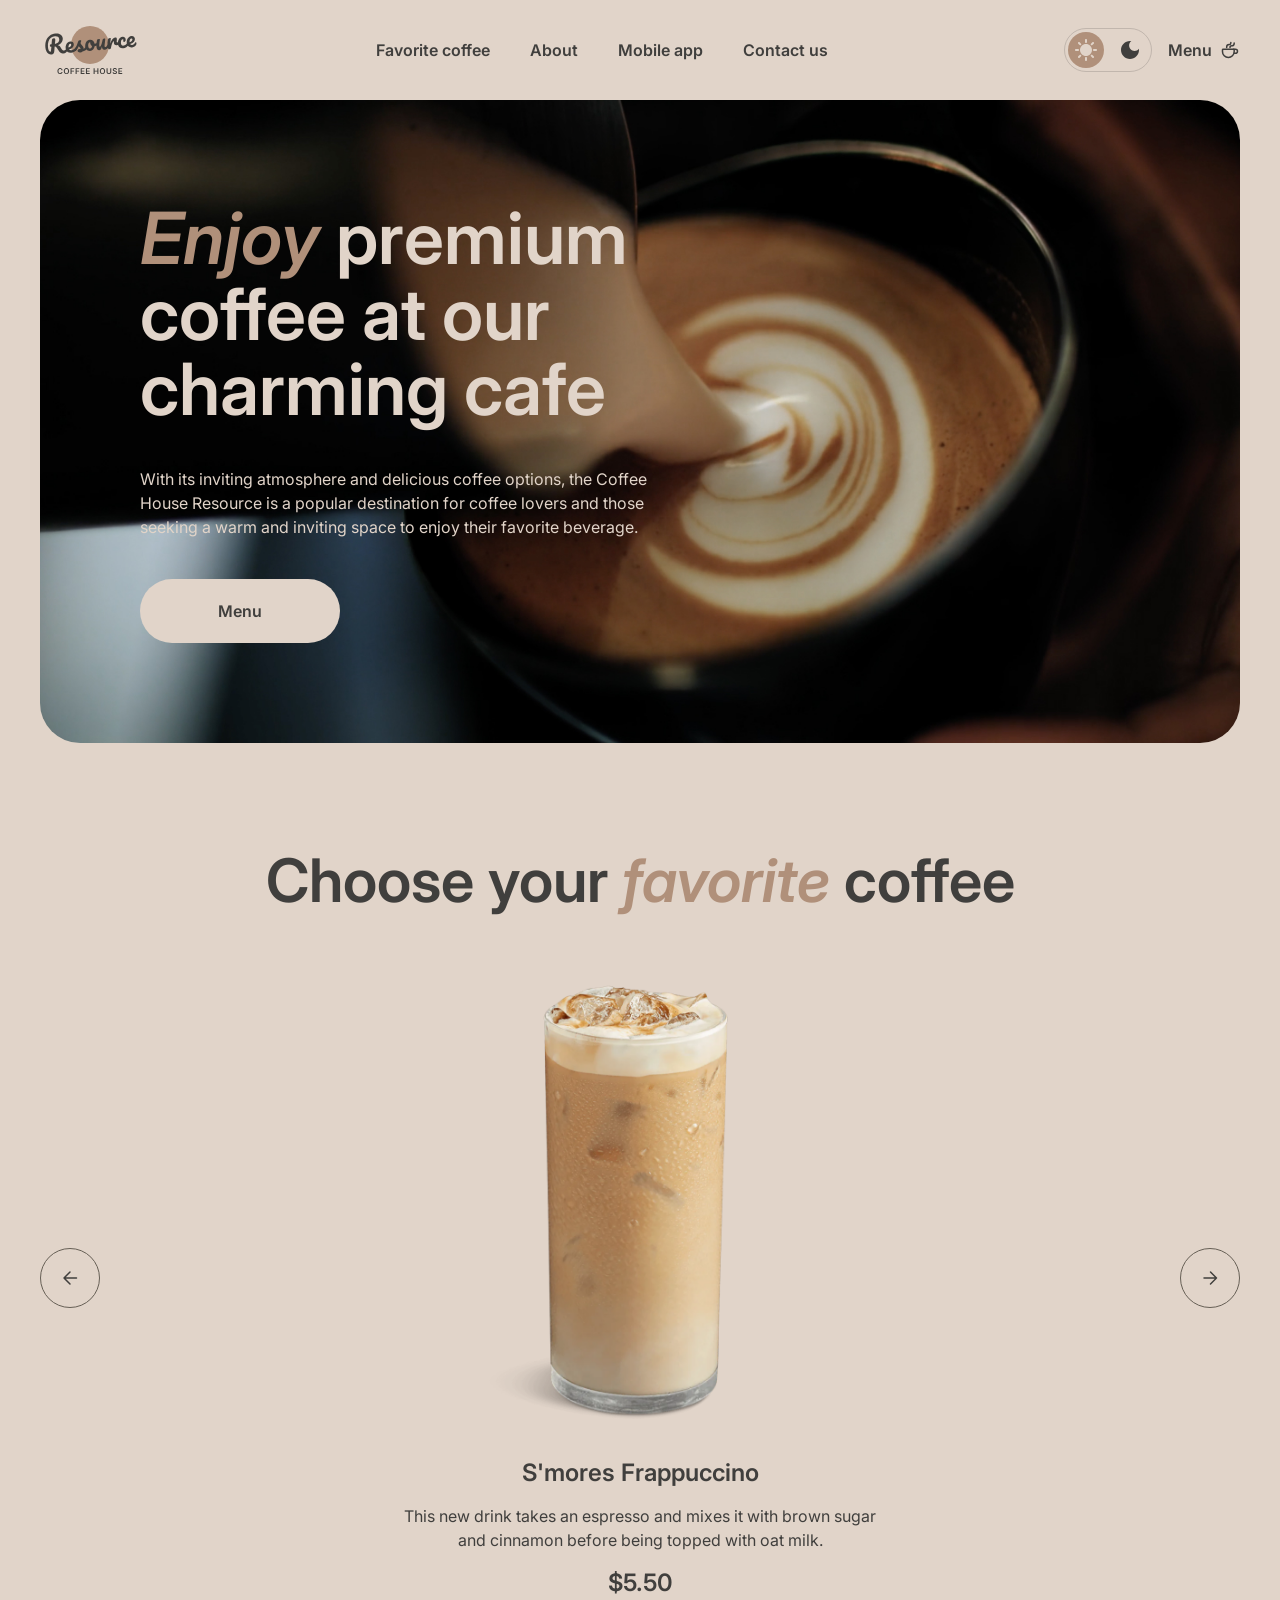
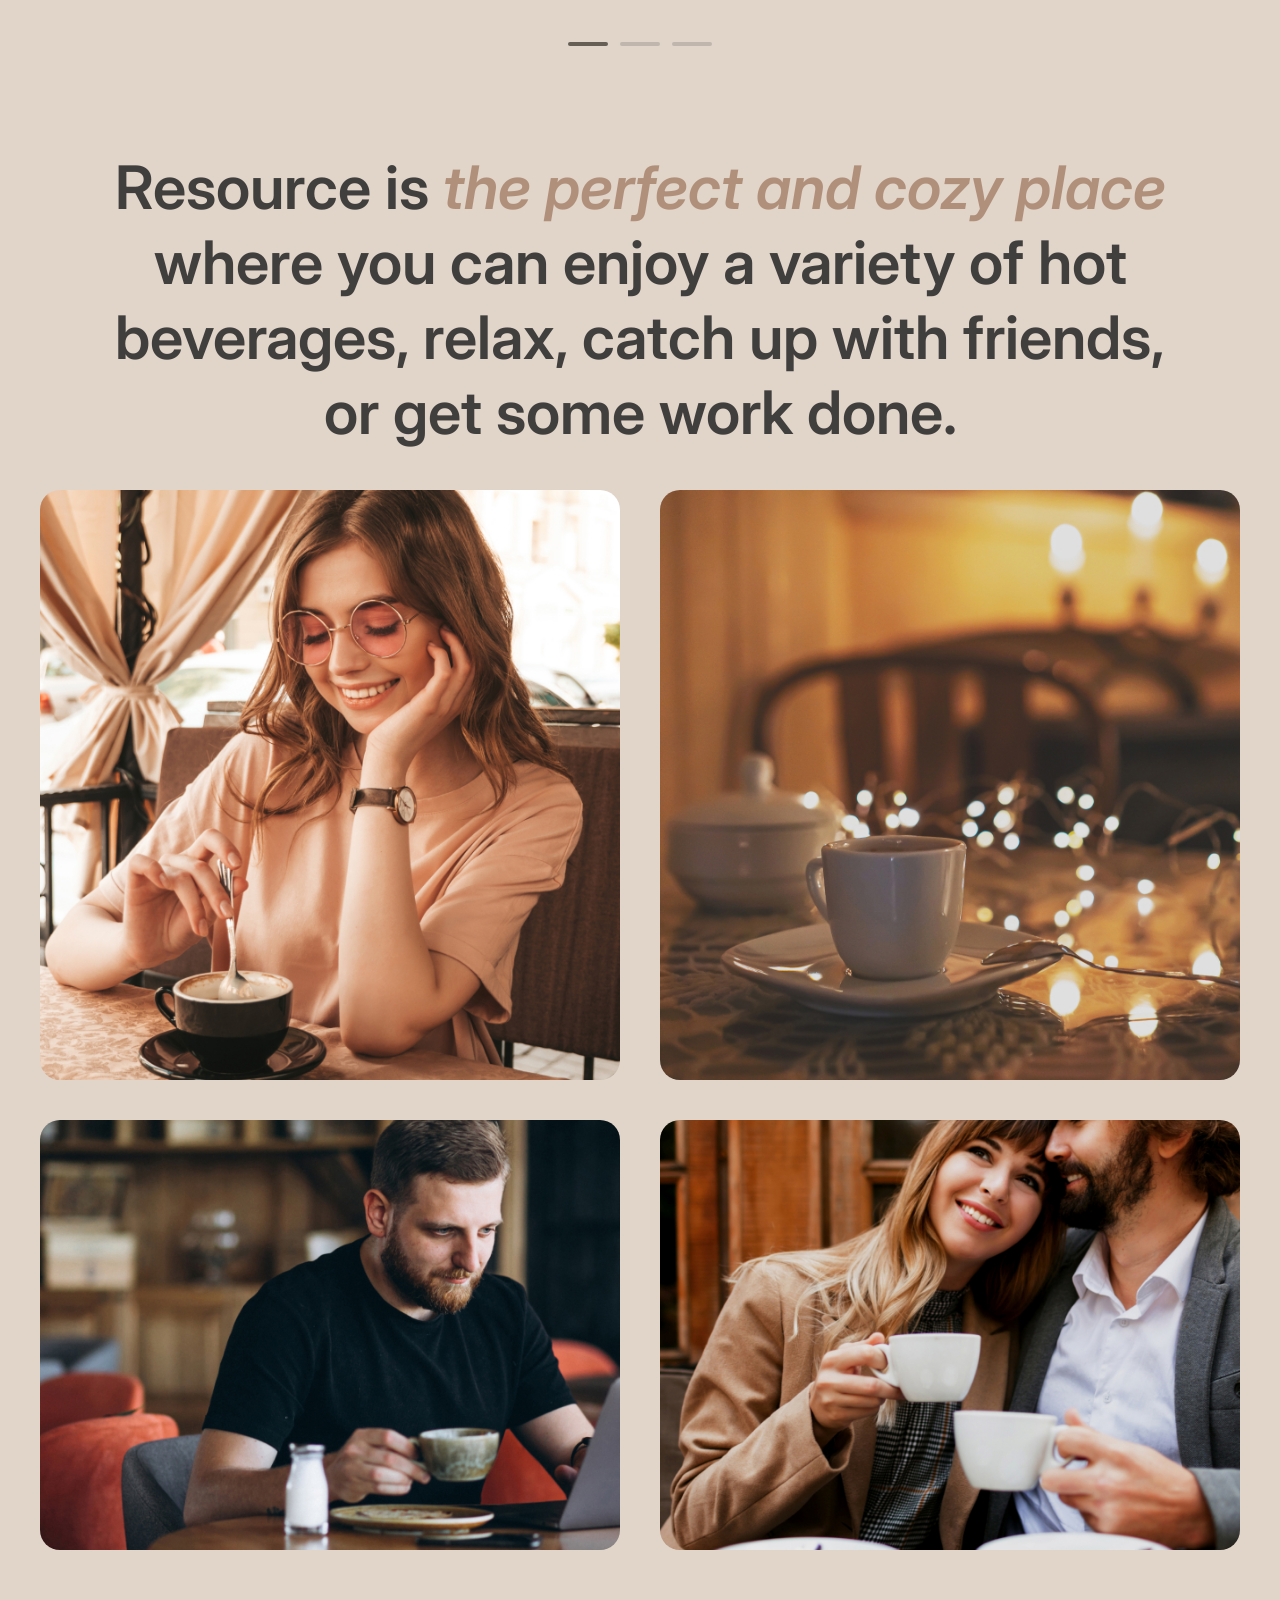
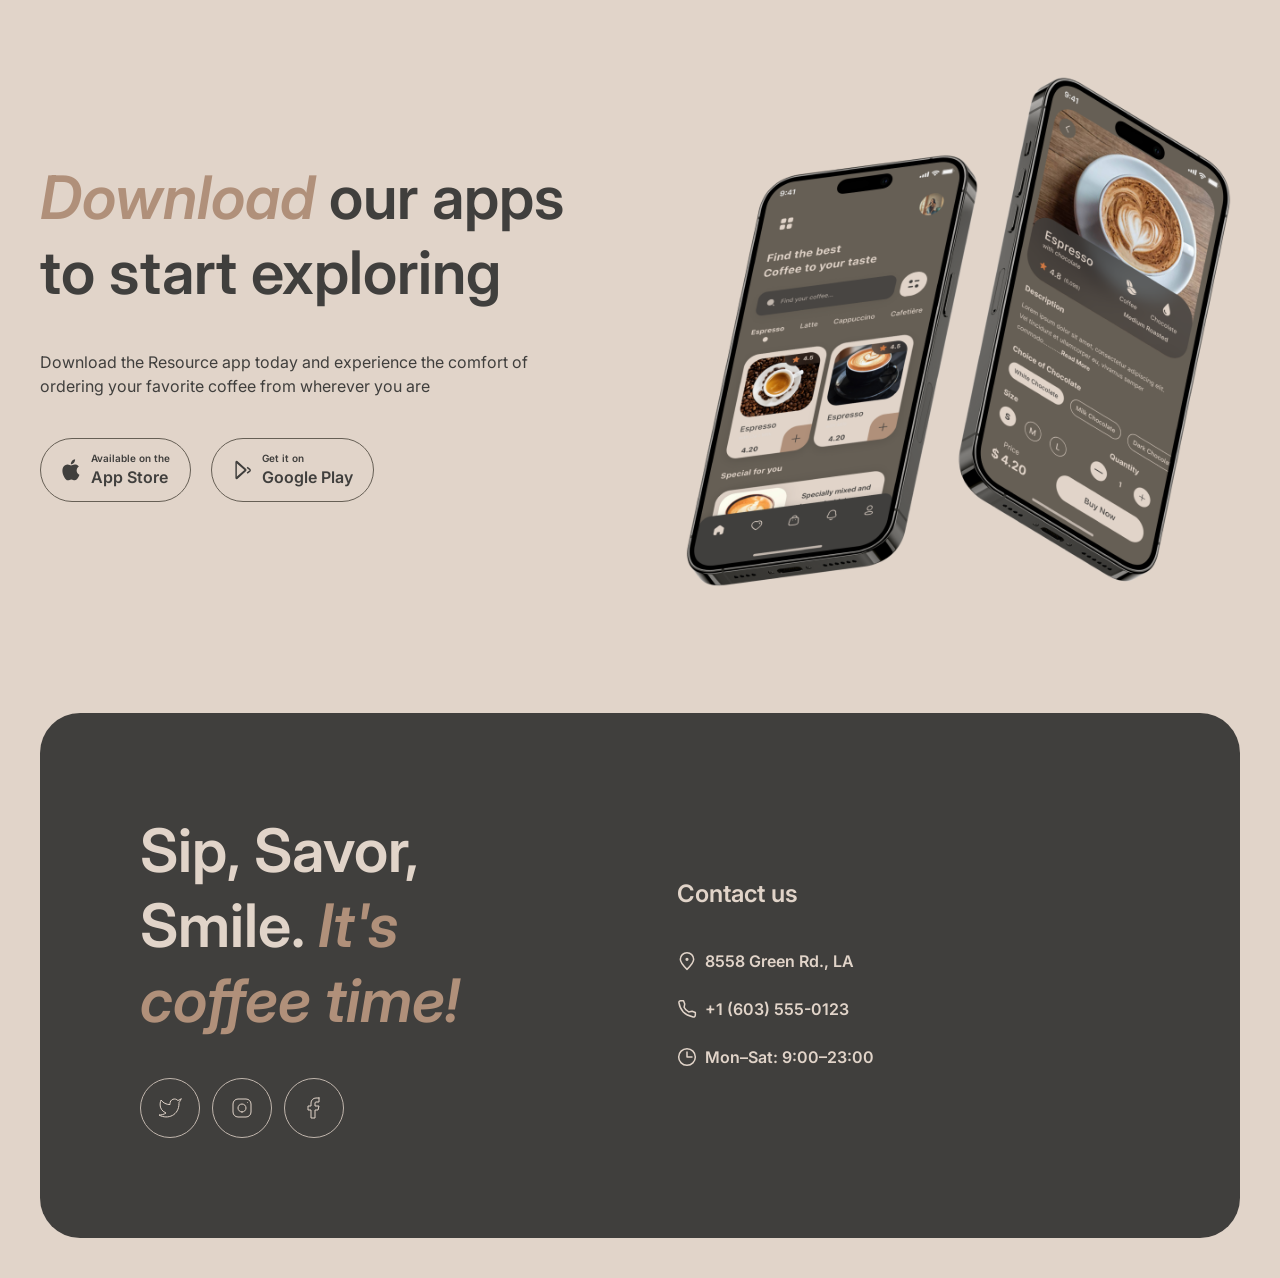
==== index.html @ b9a14c4c "fix: align header, hero, theme switch and palette with mockup styleguide" ====
<!DOCTYPE html>
<html lang="en" data-theme="light">
<head>
  <meta charset="UTF-8">
  <meta name="viewport" content="width=device-width, initial-scale=1.0">
  <meta name="description" content="Coffee House — a cozy cafe serving premium coffee, tea and desserts.">
  <title>Coffee House</title>
  <link rel="icon" type="image/svg+xml" href="favicon.svg">
  <script>
    (function () {
      var theme = 'light';
      try {
        var saved = localStorage.getItem('coffee-house-theme');
        if (saved === 'dark' || saved === 'light') {
          theme = saved;
        } else if (window.matchMedia && window.matchMedia('(prefers-color-scheme: dark)').matches) {
          theme = 'dark';
        }
      } catch (e) { /* keep default */ }
      document.documentElement.dataset.theme = theme;
    })();
  </script>
  <link rel="preconnect" href="https://fonts.googleapis.com">
  <link rel="preconnect" href="https://fonts.gstatic.com" crossorigin>
  <link href="https://fonts.googleapis.com/css2?family=Inter:ital,wght@0,400;0,600;0,700;1,600&display=swap" rel="stylesheet">
  <link rel="stylesheet" href="css/style.css">
</head>
<body>
  <header class="header">
    <div class="container header__inner">
      <a class="logo" href="index.html" aria-label="Coffee House — home page">
        <svg class="logo__img" aria-hidden="true" viewBox="0 0 100 60" fill="none" xmlns="http://www.w3.org/2000/svg"> <path d="M69 25C69 35.4934 60.4934 44 50 44C39.5066 44 31 35.4934 31 25C31 14.5066 39.5066 6 50 6C60.4934 6 69 14.5066 69 25Z" fill="#B0907A"/> <path d="M95.6784 22.2913C95.8856 22.2732 96.0534 22.3548 96.1817 22.5364C96.326 22.7165 96.4127 22.9739 96.442 23.3086C96.4922 23.8824 96.4 24.3884 96.1652 24.8265C95.7789 25.5509 95.2359 26.1365 94.5362 26.5832C93.8524 27.0285 93.0084 27.295 92.0042 27.3829C90.4741 27.5168 89.2469 27.1664 88.3226 26.3318C87.3969 25.4812 86.8658 24.2749 86.7291 22.7129C86.6329 21.6131 86.7748 20.5727 87.1547 19.5919C87.5333 18.5951 88.1046 17.7822 88.8687 17.1532C89.6487 16.5229 90.5568 16.1623 91.5928 16.0717C92.5173 15.9908 93.2829 16.2049 93.8895 16.714C94.4948 17.2071 94.8386 17.9239 94.9209 18.8643C95.0171 19.9641 94.7016 20.9473 93.9743 21.814C93.2617 22.6633 91.9772 23.4021 90.1208 24.0303C90.5675 24.73 91.2451 25.0401 92.1537 24.9606C92.8072 24.9035 93.3279 24.7053 93.7158 24.3662C94.1197 24.0257 94.5692 23.4725 95.0643 22.7064C95.2346 22.4506 95.4393 22.3122 95.6784 22.2913ZM91.3914 18.4503C90.8016 18.5019 90.3295 18.8885 89.9751 19.6102C89.6365 20.3304 89.5098 21.1767 89.5949 22.149L89.5991 22.1968C90.5199 21.8914 91.2318 21.4918 91.7347 20.9981C92.2376 20.5044 92.4632 19.9626 92.4117 19.3729C92.3852 19.0701 92.2766 18.8386 92.0859 18.6786C91.9098 18.5013 91.6783 18.4252 91.3914 18.4503Z" fill="currentColor"/> <path d="M83.2976 28.1446C81.7356 28.2813 80.4779 27.9497 79.5245 27.1497C78.5857 26.3324 78.0529 25.1985 77.926 23.7481C77.813 22.457 77.969 21.303 78.394 20.2861C78.819 19.2692 79.4149 18.4622 80.1818 17.8651C80.9487 17.268 81.7784 16.9304 82.671 16.8523C83.5477 16.7756 84.2481 16.9793 84.7723 17.4635C85.311 17.9303 85.6159 18.5702 85.6871 19.383C85.7456 20.0525 85.6437 20.6316 85.3813 21.1203C85.1348 21.6076 84.7725 21.8722 84.2944 21.9141C83.9915 21.9406 83.7382 21.8904 83.5344 21.7637C83.3465 21.6356 83.2414 21.444 83.2191 21.189C83.2093 21.0774 83.2141 20.9485 83.2334 20.8023C83.2527 20.6561 83.2676 20.5504 83.278 20.4852C83.3367 20.2392 83.357 20.0125 83.3389 19.8053C83.3208 19.5981 83.2511 19.4436 83.1297 19.3418C83.0243 19.2386 82.876 19.1953 82.6847 19.2121C82.3181 19.2441 81.9901 19.4415 81.7006 19.8041C81.4097 20.1508 81.193 20.6114 81.0506 21.186C80.9081 21.7606 80.8661 22.3826 80.9247 23.0521C81.0865 24.901 81.9723 25.7551 83.5821 25.6142C84.2356 25.557 84.9181 25.2805 85.6296 24.7846C86.3556 24.2714 87.0469 23.5444 87.7034 22.6036C87.8752 22.3637 88.0806 22.2333 88.3197 22.2124C88.5269 22.1942 88.6946 22.2759 88.8229 22.4574C88.9672 22.6375 89.054 22.895 89.0832 23.2297C89.1362 23.8354 89.028 24.3427 88.7587 24.7518C88.0904 25.7418 87.2526 26.5378 86.2452 27.1399C85.2524 27.7247 84.2699 28.0596 83.2976 28.1446Z" fill="currentColor"/> <path d="M69.548 29.3476C68.9423 29.4006 68.4841 29.1195 68.1733 28.5042C67.8784 27.8876 67.6696 26.8779 67.5469 25.4753C67.3656 23.4032 67.4882 21.4089 67.9148 19.4924C68.0179 19.0177 68.2197 18.6627 68.5203 18.4276C68.8355 18.1752 69.288 18.0232 69.8778 17.9716C70.1965 17.9437 70.4232 17.964 70.5577 18.0326C70.6921 18.1011 70.7692 18.2469 70.7887 18.4701C70.811 18.7251 70.7416 19.3094 70.5806 20.2229C70.477 20.8744 70.3983 21.4434 70.3445 21.93C70.2907 22.4165 70.2626 23.0132 70.2602 23.7201C70.6663 22.3033 71.1584 21.136 71.7366 20.2181C72.3148 19.3002 72.8987 18.6308 73.4883 18.2098C74.0938 17.7874 74.6595 17.5532 75.1855 17.5072C76.2215 17.4166 76.7849 17.8893 76.8755 18.9253C76.8936 19.1325 76.8658 19.6409 76.7921 20.4504C76.7204 21.0991 76.6915 21.5032 76.7054 21.6626C76.7542 22.2204 76.9779 22.4819 77.3764 22.4471C77.8227 22.408 78.3658 22.0072 79.0057 21.2445C79.1948 21.0191 79.4009 20.8967 79.6241 20.8772C79.8313 20.8591 79.9991 20.9408 80.1274 21.1223C80.2702 21.2864 80.3549 21.5199 80.3814 21.8228C80.433 22.4125 80.314 22.8887 80.0245 23.2513C79.6187 23.7526 79.1275 24.1971 78.5511 24.5848C77.9893 24.9552 77.3736 25.1697 76.7042 25.2282C75.8594 25.3021 75.1951 25.1434 74.7111 24.7521C74.2431 24.3594 73.977 23.7965 73.9129 23.0633C73.892 22.8242 73.895 22.583 73.9219 22.3397C73.9258 22.0182 73.923 21.8016 73.9132 21.69C73.8909 21.435 73.7921 21.3151 73.6167 21.3305C73.3777 21.3514 73.0826 21.6503 72.7315 22.2271C72.395 22.7865 72.0738 23.5213 71.768 24.4314C71.4621 25.3415 71.2322 26.2932 71.0782 27.2864C70.9684 28.0509 70.8058 28.5791 70.5904 28.8709C70.3896 29.1455 70.0421 29.3044 69.548 29.3476Z" fill="currentColor"/> <path d="M59.2452 30.2488C58.5279 30.3116 57.9096 30.0364 57.3902 29.4233C56.8853 28.7929 56.5897 27.9836 56.5032 26.9954C56.3986 25.8 56.3828 24.7012 56.4557 23.699C56.5273 22.6809 56.6975 21.5979 56.9665 20.4501C57.0841 19.958 57.2772 19.5958 57.546 19.3635C57.8148 19.1312 58.26 18.9878 58.8816 18.9334C59.2323 18.9028 59.4762 18.9376 59.6135 19.038C59.7667 19.1371 59.8531 19.2981 59.8726 19.5213C59.8838 19.6488 59.8337 20.0868 59.7226 20.8354C59.6148 21.4391 59.534 21.9842 59.4802 22.4707C59.3078 24.1722 59.246 25.3019 59.2948 25.8598C59.3241 26.1945 59.3849 26.4301 59.4771 26.5666C59.568 26.6871 59.7011 26.7397 59.8764 26.7244C60.1155 26.7035 60.3895 26.4386 60.6983 25.9297C61.023 25.4195 61.3421 24.6608 61.6555 23.6536C61.9849 22.6451 62.2788 21.4148 62.5372 19.9627C62.6229 19.4734 62.7842 19.114 63.0211 18.8845C63.2739 18.6535 63.6633 18.5151 64.1893 18.4691C64.5559 18.437 64.8151 18.4625 64.967 18.5456C65.1174 18.6127 65.203 18.7658 65.224 19.0049C65.2588 19.4034 65.1551 20.5127 64.9128 22.3327C64.645 24.412 64.532 25.6907 64.5739 26.1688C64.6004 26.4717 64.685 26.7052 64.8279 26.8694C64.9693 27.0176 65.1437 27.0827 65.3509 27.0645C65.6697 27.0366 66.0275 26.8126 66.4244 26.3924C66.8358 25.9549 67.3698 25.2657 68.0263 24.3249C68.198 24.0851 68.4035 23.9547 68.6425 23.9337C68.8498 23.9156 69.0175 23.9973 69.1458 24.1788C69.2901 24.3589 69.3768 24.6163 69.4061 24.9511C69.4619 25.5886 69.3537 26.096 69.0815 26.4731C68.4701 27.3779 67.7896 28.1361 67.04 28.7477C66.3064 29.358 65.4375 29.707 64.4334 29.7949C63.6683 29.8618 63.0766 29.6165 62.6585 29.0588C62.2562 28.4997 62.0084 27.6862 61.9149 26.6183C61.7388 27.7259 61.4055 28.5982 60.9152 29.2354C60.4235 29.8566 59.8668 30.1944 59.2452 30.2488Z" fill="currentColor"/> <path d="M57.5606 22.8796C57.7678 22.8614 57.9362 22.9511 58.0659 23.1485C58.1956 23.346 58.2744 23.6041 58.3023 23.9229C58.3692 24.688 58.1779 25.1625 57.7282 25.3463C56.8011 25.7647 55.7659 26.048 54.6225 26.1963C54.4367 27.5616 53.9332 28.6898 53.1117 29.5808C52.2888 30.4559 51.3115 30.9429 50.1799 31.0419C49.2235 31.1256 48.3824 30.9663 47.6566 30.564C46.9467 30.1603 46.383 29.5913 45.9654 28.8569C45.5478 28.1225 45.3 27.309 45.2219 26.4164C45.1159 25.205 45.2529 24.1089 45.6328 23.1281C46.0114 22.1313 46.5841 21.3343 47.351 20.7372C48.1165 20.1242 48.9933 19.7744 49.9816 19.688C51.1929 19.582 52.2022 19.9193 53.0093 20.6999C53.8309 21.4632 54.3592 22.453 54.5941 23.6691C55.339 23.5558 56.2177 23.3183 57.23 22.9567C57.3547 22.9136 57.4649 22.8879 57.5606 22.8796ZM50.1494 28.4908C50.6595 28.4462 51.0797 28.2007 51.41 27.7542C51.7563 27.3063 51.959 26.6863 52.0182 25.8941C51.4948 25.6026 51.0739 25.1977 50.7555 24.6795C50.4531 24.1599 50.2754 23.5972 50.2224 22.9916C50.2001 22.7365 50.2017 22.4794 50.2272 22.2202L50.1076 22.2307C49.4701 22.2864 48.9633 22.644 48.5873 23.3032C48.2259 23.9452 48.094 24.824 48.1916 25.9398C48.2683 26.8164 48.4942 27.4712 48.8694 27.9042C49.2605 28.3357 49.6872 28.5313 50.1494 28.4908Z" fill="currentColor"/> <path d="M40.3093 32.4354C39.4805 32.508 38.8262 32.3725 38.3464 32.029C37.8826 31.6841 37.6298 31.2726 37.5879 30.7944C37.5517 30.38 37.6717 30.0081 37.9481 29.6787C38.2244 29.3494 38.6575 29.1589 39.2472 29.1073C39.4544 29.0892 39.6956 29.0922 39.9708 29.1163C40.2604 29.1231 40.4777 29.1282 40.6226 29.1316C40.5704 28.7185 40.4406 28.3364 40.2332 27.9851C40.0417 27.6325 39.8038 27.3 39.5195 26.9876C39.2338 26.6592 38.9682 26.3773 38.7228 26.1418C38.3109 27.1254 37.8851 27.9497 37.4454 28.6145C37.0216 29.278 36.5472 29.9137 36.0222 30.5218C35.7604 30.8338 35.4701 31.0038 35.1513 31.0316C34.8963 31.054 34.6814 30.9844 34.5067 30.823C34.3306 30.6457 34.2307 30.4216 34.207 30.1506C34.1791 29.8318 34.2648 29.5272 34.4643 29.2367L34.7416 28.827C35.5235 27.6664 36.1068 26.7159 36.4918 25.9756C36.7223 25.4896 36.9874 24.8481 37.2871 24.0509C37.5853 23.2379 37.8735 22.4016 38.1517 21.542C38.3932 20.8142 38.9921 20.4085 39.9484 20.3248C40.3947 20.2858 40.709 20.2984 40.8913 20.3628C41.0736 20.4271 41.1725 20.547 41.1878 20.7223C41.1962 20.8179 41.1775 20.9722 41.1319 21.1849C41.0863 21.3977 41.0167 21.6126 40.9233 21.8296C40.6866 22.4285 40.5857 22.9272 40.6205 23.3257C40.6415 23.5647 40.7442 23.8208 40.9286 24.0937C41.1291 24.3653 41.4235 24.7009 41.8118 25.1006C42.3804 25.7254 42.8131 26.2657 43.11 26.7216C43.4214 27.1601 43.6015 27.6583 43.6503 28.2162C43.6642 28.3756 43.6678 28.6001 43.6611 28.8898C44.4156 28.5187 45.2617 27.6335 46.1993 26.2345C46.371 25.9946 46.5765 25.8642 46.8155 25.8433C47.0227 25.8252 47.1905 25.9069 47.3188 26.0884C47.4631 26.2685 47.5498 26.5259 47.5791 26.8606C47.6321 27.4663 47.5239 27.9737 47.2545 28.3827C46.544 29.4407 45.8382 30.185 45.1371 30.6158C44.4505 31.0292 43.5747 31.2985 42.5095 31.4238C41.9194 32.0215 41.186 32.3587 40.3093 32.4354Z" fill="currentColor"/> <path d="M36.6171 26.7357C36.8243 26.7175 36.9921 26.7992 37.1204 26.9807C37.2646 27.1608 37.3514 27.4183 37.3807 27.753C37.4365 28.3905 37.3283 28.8979 37.0561 29.2751C36.5291 30.0439 35.7502 30.7786 34.7193 31.4791C33.7044 32.1782 32.5833 32.5815 31.3559 32.6888C29.6823 32.8353 28.3436 32.4947 27.3396 31.667C26.3356 30.8394 25.7646 29.6365 25.6266 28.0586C25.5304 26.9588 25.6722 25.9185 26.0522 24.9376C26.4308 23.9408 27.0021 23.1279 27.7662 22.4989C28.5462 21.8686 29.4542 21.508 30.4903 21.4174C31.4147 21.3365 32.1803 21.5506 32.787 22.0597C33.3923 22.5528 33.7361 23.2696 33.8183 24.21C33.9145 25.3098 33.599 26.293 32.8718 27.1597C32.1591 28.009 30.8826 28.7471 29.0422 29.3739C29.5048 30.0722 30.294 30.3726 31.4098 30.275C32.127 30.2122 32.9183 29.894 33.7836 29.3204C34.6634 28.7295 35.4025 27.9983 36.0009 27.1269C36.1726 26.887 36.378 26.7566 36.6171 26.7357ZM30.2888 23.796C29.6991 23.8476 29.227 24.2342 28.8725 24.9559C28.534 25.6761 28.4073 26.5224 28.4923 27.4947L28.4965 27.5425C29.4174 27.2371 30.1293 26.8375 30.6322 26.3438C31.1351 25.8501 31.3607 25.3083 31.3091 24.7186C31.2826 24.4158 31.174 24.1843 30.9834 24.0243C30.8072 23.847 30.5757 23.7709 30.2888 23.796Z" fill="currentColor"/> <path d="M27.6906 27.5167C27.8978 27.4986 28.0656 27.5803 28.1939 27.7618C28.3382 27.9419 28.4249 28.1993 28.4542 28.5341C28.5086 29.1557 28.4004 29.6631 28.1296 30.0561C27.4454 31.0476 26.7351 31.8324 25.9987 32.4108C25.261 32.9733 24.3581 33.3012 23.2902 33.3946C22.2541 33.4853 21.3451 33.2837 20.5631 32.79C19.797 32.2949 19.028 31.3985 18.256 30.1009C17.6351 29.063 17.151 28.3023 16.8035 27.8188C16.4547 27.3193 16.119 26.9712 15.7967 26.7745C15.4903 26.5765 15.1198 26.4724 14.6852 26.4622C14.6508 26.8025 14.5595 27.8705 14.4114 29.6663C14.3537 30.4744 14.3165 30.9675 14.3 31.1456C14.2256 32.1319 13.9724 32.9089 13.5402 33.4767C13.1067 34.0286 12.4038 34.3471 11.4315 34.4321C10.3636 34.5256 9.38799 34.2977 8.50477 33.7486C7.63609 33.1822 6.9298 32.3606 6.38589 31.2839C5.84059 30.1913 5.50518 28.9277 5.37968 27.4932C5.1454 24.8154 5.40544 22.4638 6.15978 20.4383C6.93006 18.4115 8.10738 16.8148 9.69174 15.6483C11.2906 14.4644 13.1899 13.7763 15.3895 13.5838C16.9196 13.45 18.223 13.5688 19.2994 13.9404C20.3759 14.312 21.1968 14.8826 21.762 15.6523C22.3432 16.4206 22.6784 17.3148 22.7676 18.3349C22.8457 19.2275 22.7073 20.1229 22.3522 21.0213C22.0117 21.9023 21.4476 22.7066 20.66 23.434C19.8724 24.1614 18.8869 24.7375 17.7034 25.1622C18.4866 25.3025 19.1057 25.5856 19.5605 26.0116C20.0154 26.4376 20.4891 27.0787 20.9816 27.9351C21.5115 28.8524 22.0112 29.5153 22.4806 29.924C22.966 30.3312 23.4955 30.5098 24.0693 30.4596C24.5794 30.4149 25.0509 30.205 25.4838 29.8299C25.9154 29.4388 26.4456 28.7981 27.0744 27.9079C27.2461 27.6681 27.4515 27.5377 27.6906 27.5167ZM11.3837 26.727C10.8418 26.7744 10.4561 26.6797 10.2266 26.4428C10.013 26.2045 9.89225 25.9259 9.86436 25.6071C9.8309 25.2246 9.92394 24.9113 10.1435 24.6672C10.379 24.4218 10.6562 24.2851 10.9749 24.2572L11.5727 24.2049C11.691 22.6206 11.8123 21.2528 11.9364 20.1016C12.053 19.0474 12.6771 18.4708 13.8088 18.3718C14.7173 18.2923 15.2071 18.659 15.2782 19.4719C15.2936 19.6473 15.2975 19.7835 15.2899 19.8805L14.9199 23.9121C15.7764 23.789 16.5393 23.5134 17.2085 23.0855C17.8937 22.6561 18.4149 22.0966 18.7722 21.4068C19.1454 20.7156 19.2957 19.9556 19.2232 19.1268C19.1353 18.1226 18.7236 17.3636 17.988 16.8498C17.2524 16.3359 16.2232 16.1369 14.9002 16.2526C13.3382 16.3893 12.0016 16.8997 10.8904 17.7839C9.79381 18.6508 8.98568 19.8779 8.46605 21.4653C7.94503 23.0366 7.78003 24.9142 7.97108 27.0978C8.06033 28.1179 8.24063 28.9855 8.51198 29.7006C8.78334 30.4157 9.08648 30.9432 9.42139 31.2834C9.75631 31.6235 10.0592 31.7817 10.3302 31.7579C10.5374 31.7398 10.6957 31.6216 10.8051 31.4032C10.9304 31.1834 11.0127 30.839 11.052 30.3698L11.3837 26.727Z" fill="currentColor"/> <path d="M78.4033 54.0001V48.1819H82.1874V49.0654H79.4573V50.645H81.9914V51.5285H79.4573V53.1165H82.2101V54.0001H78.4033Z" fill="currentColor"/> <path d="M75.9698 49.7813C75.9433 49.5332 75.8316 49.34 75.6346 49.2017C75.4395 49.0635 75.1857 48.9943 74.8732 48.9943C74.6535 48.9943 74.4651 49.0275 74.3079 49.0938C74.1507 49.1601 74.0304 49.25 73.9471 49.3637C73.8638 49.4773 73.8211 49.607 73.8192 49.7529C73.8192 49.8741 73.8467 49.9792 73.9016 50.0682C73.9585 50.1572 74.0352 50.233 74.1317 50.2955C74.2283 50.3561 74.3353 50.4072 74.4528 50.4489C74.5702 50.4906 74.6886 50.5256 74.8079 50.554L75.3533 50.6904C75.573 50.7415 75.7842 50.8106 75.9869 50.8977C76.1914 50.9849 76.3742 51.0947 76.5352 51.2273C76.698 51.3599 76.8268 51.5199 76.9215 51.7074C77.0162 51.8949 77.0636 52.1146 77.0636 52.3665C77.0636 52.7074 76.9764 53.0076 76.8022 53.2671C76.628 53.5246 76.3761 53.7263 76.0465 53.8722C75.7189 54.0161 75.3221 54.0881 74.8562 54.0881C74.4035 54.0881 74.0105 54.018 73.6772 53.8779C73.3458 53.7377 73.0863 53.5332 72.8988 53.2642C72.7132 52.9953 72.6128 52.6676 72.5977 52.2813H73.6346C73.6497 52.4839 73.7122 52.6525 73.8221 52.787C73.9319 52.9214 74.0749 53.0218 74.2511 53.0881C74.4291 53.1544 74.628 53.1875 74.8477 53.1875C75.0768 53.1875 75.2776 53.1534 75.4499 53.0852C75.6242 53.0152 75.7605 52.9186 75.859 52.7955C75.9575 52.6705 76.0077 52.5246 76.0096 52.358C76.0077 52.2065 75.9632 52.0815 75.8761 51.983C75.7889 51.8826 75.6668 51.7993 75.5096 51.733C75.3543 51.6648 75.1725 51.6042 74.9641 51.5512L74.3022 51.3807C73.823 51.2576 73.4442 51.071 73.1658 50.821C72.8893 50.5692 72.7511 50.2349 72.7511 49.8182C72.7511 49.4754 72.8439 49.1752 73.0295 48.9176C73.217 48.6601 73.4717 48.4602 73.7937 48.3182C74.1156 48.1743 74.4802 48.1023 74.8874 48.1023C75.3003 48.1023 75.6621 48.1743 75.9727 48.3182C76.2852 48.4602 76.5304 48.6582 76.7085 48.912C76.8865 49.1638 76.9783 49.4536 76.984 49.7813H75.9698Z" fill="currentColor"/> <path d="M70.2086 48.1819H71.2626V51.983C71.2626 52.3997 71.1641 52.7662 70.9672 53.0825C70.7721 53.3987 70.4975 53.6459 70.1433 53.8239C69.7891 54.0001 69.3753 54.0881 68.9018 54.0881C68.4264 54.0881 68.0117 54.0001 67.6575 53.8239C67.3033 53.6459 67.0287 53.3987 66.8336 53.0825C66.6386 52.7662 66.541 52.3997 66.541 51.983V48.1819H67.595V51.895C67.595 52.1374 67.648 52.3533 67.7541 52.5427C67.862 52.7321 68.0136 52.8807 68.2086 52.9887C68.4037 53.0948 68.6348 53.1478 68.9018 53.1478C69.1689 53.1478 69.3999 53.0948 69.595 52.9887C69.792 52.8807 69.9435 52.7321 70.0495 52.5427C70.1556 52.3533 70.2086 52.1374 70.2086 51.895V48.1819Z" fill="currentColor"/> <path d="M65.1444 51.0909C65.1444 51.7178 65.027 52.2548 64.7922 52.7017C64.5592 53.1468 64.241 53.4877 63.8376 53.7245C63.4361 53.9612 62.9806 54.0796 62.4711 54.0796C61.9617 54.0796 61.5052 53.9612 61.1018 53.7245C60.7003 53.4858 60.3821 53.144 60.1473 52.6989C59.9143 52.2519 59.7979 51.7159 59.7979 51.0909C59.7979 50.464 59.9143 49.9281 60.1473 49.483C60.3821 49.036 60.7003 48.6942 61.1018 48.4574C61.5052 48.2207 61.9617 48.1023 62.4711 48.1023C62.9806 48.1023 63.4361 48.2207 63.8376 48.4574C64.241 48.6942 64.5592 49.036 64.7922 49.483C65.027 49.9281 65.1444 50.464 65.1444 51.0909ZM64.0848 51.0909C64.0848 50.6496 64.0157 50.2775 63.8774 49.9745C63.741 49.6695 63.5516 49.4394 63.3092 49.2841C63.0668 49.1269 62.7874 49.0483 62.4711 49.0483C62.1549 49.0483 61.8755 49.1269 61.6331 49.2841C61.3907 49.4394 61.2003 49.6695 61.0621 49.9745C60.9257 50.2775 60.8575 50.6496 60.8575 51.0909C60.8575 51.5322 60.9257 51.9053 61.0621 52.2102C61.2003 52.5133 61.3907 52.7434 61.6331 52.9006C61.8755 53.0559 62.1549 53.1335 62.4711 53.1335C62.7874 53.1335 63.0668 53.0559 63.3092 52.9006C63.5516 52.7434 63.741 52.5133 63.8774 52.2102C64.0157 51.9053 64.0848 51.5322 64.0848 51.0909Z" fill="currentColor"/> <path d="M53.5918 54.0001V48.1819H54.6458V50.645H57.3418V48.1819H58.3986V54.0001H57.3418V51.5285H54.6458V54.0001H53.5918Z" fill="currentColor"/> <path d="M45.9482 54.0001V48.1819H49.7323V49.0654H47.0022V50.645H49.5363V51.5285H47.0022V53.1165H49.7551V54.0001H45.9482Z" fill="currentColor"/> <path d="M40.6895 54.0001V48.1819H44.4735V49.0654H41.7434V50.645H44.2775V51.5285H41.7434V53.1165H44.4963V54.0001H40.6895Z" fill="currentColor"/> <path d="M35.6016 54.0001V48.1819H39.3288V49.0654H36.6555V50.645H39.0732V51.5285H36.6555V54.0001H35.6016Z" fill="currentColor"/> <path d="M30.5137 54.0001V48.1819H34.2409V49.0654H31.5676V50.645H33.9853V51.5285H31.5676V54.0001H30.5137Z" fill="currentColor"/> <path d="M29.1181 51.0909C29.1181 51.7178 29.0007 52.2548 28.7658 52.7017C28.5328 53.1468 28.2147 53.4877 27.8113 53.7245C27.4097 53.9612 26.9542 54.0796 26.4448 54.0796C25.9353 54.0796 25.4789 53.9612 25.0755 53.7245C24.6739 53.4858 24.3558 53.144 24.1209 52.6989C23.888 52.2519 23.7715 51.7159 23.7715 51.0909C23.7715 50.464 23.888 49.9281 24.1209 49.483C24.3558 49.036 24.6739 48.6942 25.0755 48.4574C25.4789 48.2207 25.9353 48.1023 26.4448 48.1023C26.9542 48.1023 27.4097 48.2207 27.8113 48.4574C28.2147 48.6942 28.5328 49.036 28.7658 49.483C29.0007 49.9281 29.1181 50.464 29.1181 51.0909ZM28.0584 51.0909C28.0584 50.6496 27.9893 50.2775 27.851 49.9745C27.7147 49.6695 27.5253 49.4394 27.2828 49.2841C27.0404 49.1269 26.7611 49.0483 26.4448 49.0483C26.1285 49.0483 25.8491 49.1269 25.6067 49.2841C25.3643 49.4394 25.1739 49.6695 25.0357 49.9745C24.8993 50.2775 24.8311 50.6496 24.8311 51.0909C24.8311 51.5322 24.8993 51.9053 25.0357 52.2102C25.1739 52.5133 25.3643 52.7434 25.6067 52.9006C25.8491 53.0559 26.1285 53.1335 26.4448 53.1335C26.7611 53.1335 27.0404 53.0559 27.2828 52.9006C27.5253 52.7434 27.7147 52.5133 27.851 52.2102C27.9893 51.9053 28.0584 51.5322 28.0584 51.0909Z" fill="currentColor"/> <path d="M22.5536 50.1449H21.4911C21.4608 49.9707 21.4049 49.8163 21.3235 49.6818C21.2421 49.5455 21.1407 49.4299 21.0195 49.3352C20.8983 49.2406 20.7601 49.1695 20.6048 49.1222C20.4513 49.0729 20.2856 49.0483 20.1076 49.0483C19.7913 49.0483 19.511 49.1279 19.2667 49.287C19.0224 49.4442 18.8311 49.6752 18.6928 49.9801C18.5546 50.2832 18.4854 50.6534 18.4854 51.0909C18.4854 51.536 18.5546 51.911 18.6928 52.2159C18.833 52.519 19.0243 52.7481 19.2667 52.9034C19.511 53.0568 19.7904 53.1335 20.1048 53.1335C20.279 53.1335 20.4419 53.1108 20.5934 53.0654C20.7468 53.018 20.8841 52.9489 21.0053 52.858C21.1284 52.7671 21.2317 52.6553 21.315 52.5227C21.4002 52.3902 21.4589 52.2387 21.4911 52.0682L22.5536 52.0739C22.5138 52.3504 22.4277 52.6099 22.2951 52.8523C22.1644 53.0947 21.993 53.3087 21.7809 53.4943C21.5688 53.6781 21.3207 53.822 21.0366 53.9262C20.7525 54.0284 20.4371 54.0796 20.0906 54.0796C19.5792 54.0796 19.1228 53.9612 18.7212 53.7245C18.3197 53.4877 18.0034 53.1459 17.7724 52.6989C17.5413 52.2519 17.4258 51.7159 17.4258 51.0909C17.4258 50.464 17.5423 49.9281 17.7752 49.483C18.0082 49.036 18.3254 48.6942 18.7269 48.4574C19.1284 48.2207 19.583 48.1023 20.0906 48.1023C20.4144 48.1023 20.7156 48.1477 20.994 48.2387C21.2724 48.3296 21.5205 48.4631 21.7383 48.6392C21.9561 48.8135 22.1351 49.0275 22.2752 49.2813C22.4173 49.5332 22.5101 49.821 22.5536 50.1449Z" fill="currentColor"/> </svg>
      </a>

      <nav class="nav" aria-label="Main navigation">
        <ul class="nav__list">
          <li class="nav__item"><a class="nav__link" href="#favorite">Favorite coffee</a></li>
          <li class="nav__item"><a class="nav__link" href="#about">About</a></li>
          <li class="nav__item"><a class="nav__link" href="#mobile-app">Mobile app</a></li>
          <li class="nav__item"><a class="nav__link" href="#contacts">Contact us</a></li>
        </ul>
      </nav>

      <div class="header__actions">
        <button class="theme-toggle" type="button" data-theme-toggle aria-label="Switch to dark theme" aria-pressed="false">
          <span class="theme-toggle__option theme-toggle__option--sun">
            <svg viewBox="0 0 22 22" width="22" height="22" aria-hidden="true">
              <path d="M10 3V1c0-.55.45-1 1-1s1 .45 1 1v2c0 .55-.45 1-1 1s-1-.45-1-1zm7.36 3.05 1.41-1.42c.39-.39.39-1.02 0-1.41s-1.02-.39-1.41 0l-1.41 1.42c-.39.39-.39 1.02 0 1.41s1.02.39 1.41 0zM21 10h-2c-.55 0-1 .45-1 1s.45 1 1 1h2c.55 0 1-.45 1-1s-.45-1-1-1zm-10 8c-.55 0-1 .45-1 1v2c0 .55.45 1 1 1s1-.45 1-1v-2c0-.55-.45-1-1-1zM4.64 6.05 3.22 4.64c-.39-.39-.39-1.03 0-1.41.39-.38 1.03-.39 1.41 0l1.41 1.41c.39.39.39 1.03 0 1.41-.39.38-1.02.39-1.4 0zm11.31 9.9c-.39.39-.39 1.03 0 1.41l1.41 1.41c.39.39 1.03.39 1.41 0 .39-.39.39-1.03 0-1.41l-1.41-1.41c-.39-.39-1.02-.39-1.41 0zM1 12h2c.55 0 1-.45 1-1s-.45-1-1-1H1c-.55 0-1 .45-1 1s.45 1 1 1zm3.64 6.78 1.41-1.41c.39-.39.39-1.03 0-1.41-.38-.38-1.02-.39-1.41 0l-1.41 1.41c-.39.39-.39 1.03 0 1.41.38.39 1.02.39 1.41 0zM11 5c-3.31 0-6 2.69-6 6s2.69 6 6 6 6-2.69 6-6-2.69-6-6-6z" fill="#E1D4C9"/>
            </svg>
          </span>
          <span class="theme-toggle__option theme-toggle__option--moon">
            <svg viewBox="0 0 18 18" width="18" height="18" aria-hidden="true">
              <path d="M9 0C4.03 0 0 4.03 0 9c0 4.97 4.03 9 9 9 4.97 0 9-4.03 9-9 0-.46-.04-.92-.1-1.36-.98 1.37-2.58 2.26-4.4 2.26-2.98 0-5.4-2.42-5.4-5.4 0-1.81.89-3.42 2.26-4.4C9.92.04 9.46 0 9 0z" fill="currentColor"/>
            </svg>
          </span>
        </button>

        <a class="menu-link" href="menu.html">
          <span>Menu</span>
          <svg class="menu-link__icon" viewBox="0 0 20 20" width="20" height="20" aria-hidden="true">
            <path d="M14.167 9.76667V11.6667C14.167 14.8883 11.5553 17.5 8.33366 17.5C5.112 17.5 2.50033 14.8883 2.50033 11.6667V9.76667C2.50033 9.4353 2.76896 9.16667 3.10033 9.16667H13.567C13.8984 9.16667 14.167 9.4353 14.167 9.76667Z" fill="none" stroke="currentColor" stroke-width="1.5" stroke-linecap="round" stroke-linejoin="round"/>
            <path d="M10.0003 7.50008C10.0003 6.66675 10.5956 5.83341 11.786 5.83341C13.101 5.83341 14.167 4.76743 14.167 3.45246V2.91675" fill="none" stroke="currentColor" stroke-width="1.5" stroke-linecap="round" stroke-linejoin="round"/>
            <path d="M6.66634 7.5V7.08333C6.66634 5.70262 7.78563 4.58333 9.16634 4.58333C10.0868 4.58333 10.833 3.83714 10.833 2.91667V2.5" fill="none" stroke="currentColor" stroke-width="1.5" stroke-linecap="round" stroke-linejoin="round"/>
            <path d="M13.333 9.16675H15.4163C16.5669 9.16675 17.4997 10.0995 17.4997 11.2501C17.4997 12.4007 16.5669 13.3334 15.4163 13.3334H14.1663" fill="none" stroke="currentColor" stroke-width="1.5" stroke-linecap="round" stroke-linejoin="round"/>
          </svg>
        </a>

        <button class="burger" type="button" aria-label="Open menu" aria-expanded="false">
          <span class="burger__line"></span>
          <span class="burger__line"></span>
        </button>
      </div>
    </div>
  </header>

  <main>
    <!-- Hero -->
    <section class="hero">
      <div class="container">
        <div class="hero__wrapper">
          <div class="hero__content">
            <h1 class="hero__title"><em>Enjoy</em> premium coffee at our charming cafe</h1>
            <p class="hero__text">With its inviting atmosphere and delicious coffee options, the Coffee House Resource is a popular destination for coffee lovers and those seeking a warm and inviting space to enjoy their favorite beverage.</p>
            <a class="hero__button" href="menu.html">
              <span>Menu</span>
              <svg class="hero__button-icon" viewBox="0 0 20 20" width="20" height="20" aria-hidden="true">
                <path d="M14.167 9.76667V11.6667C14.167 14.8883 11.5553 17.5 8.33366 17.5C5.112 17.5 2.50033 14.8883 2.50033 11.6667V9.76667C2.50033 9.4353 2.76896 9.16667 3.10033 9.16667H13.567C13.8984 9.16667 14.167 9.4353 14.167 9.76667Z" fill="none" stroke="currentColor" stroke-width="1.5" stroke-linecap="round" stroke-linejoin="round"/>
                <path d="M10.0003 7.50008C10.0003 6.66675 10.5956 5.83341 11.786 5.83341C13.101 5.83341 14.167 4.76743 14.167 3.45246V2.91675" fill="none" stroke="currentColor" stroke-width="1.5" stroke-linecap="round" stroke-linejoin="round"/>
                <path d="M6.66634 7.5V7.08333C6.66634 5.70262 7.78563 4.58333 9.16634 4.58333C10.0868 4.58333 10.833 3.83714 10.833 2.91667V2.5" fill="none" stroke="currentColor" stroke-width="1.5" stroke-linecap="round" stroke-linejoin="round"/>
                <path d="M13.333 9.16675H15.4163C16.5669 9.16675 17.4997 10.0995 17.4997 11.2501C17.4997 12.4007 16.5669 13.3334 15.4163 13.3334H14.1663" fill="none" stroke="currentColor" stroke-width="1.5" stroke-linecap="round" stroke-linejoin="round"/>
              </svg>
            </a>
          </div>
        </div>
      </div>
    </section>

    <!-- Favorite coffee slider -->
    <section class="section favorite" id="favorite">
      <div class="container">
        <h2 class="section__title">Choose your <em>favorite</em> coffee</h2>

        <div class="slider">
          <button class="slider__arrow slider__arrow--prev" type="button" aria-label="Previous slide">
            <svg viewBox="0 0 24 24" width="24" height="24" aria-hidden="true">
              <path d="M18.5 12H6M6 12l6-6M6 12l6 6" fill="none" stroke="currentColor" stroke-width="1.5" stroke-linecap="round" stroke-linejoin="round"/>
            </svg>
          </button>

          <div class="slider__viewport">
            <ul class="slider__track">
              <li class="slider__slide slide">
                <img class="slide__image" src="assets/img/slider-1.png" alt="S'mores Frappuccino" width="480" height="480">
                <h3 class="slide__name">S'mores Frappuccino</h3>
                <p class="slide__description">This new drink takes an espresso and mixes it with brown sugar and cinnamon before being topped with oat milk.</p>
                <p class="slide__price">$5.50</p>
              </li>
              <li class="slider__slide slide" aria-hidden="true">
                <img class="slide__image" src="assets/img/slider-2.png" alt="Caramel Macchiato" width="480" height="480">
                <h3 class="slide__name">Caramel Macchiato</h3>
                <p class="slide__description">Fragrant and unique classic espresso with rich caramel-peanut syrup, with cream under whipped thick foam.</p>
                <p class="slide__price">$5.00</p>
              </li>
              <li class="slider__slide slide" aria-hidden="true">
                <img class="slide__image" src="assets/img/slider-3.png" alt="Ice coffee" width="480" height="480">
                <h3 class="slide__name">Ice coffee</h3>
                <p class="slide__description">A popular summer drink that tones and invigorates. Prepared from coffee, milk and ice.</p>
                <p class="slide__price">$4.50</p>
              </li>
            </ul>
          </div>

          <button class="slider__arrow slider__arrow--next" type="button" aria-label="Next slide">
            <svg viewBox="0 0 24 24" width="24" height="24" aria-hidden="true">
              <path d="M6 12h12.5M18.5 12L12.5 6M18.5 12l-6 6" fill="none" stroke="currentColor" stroke-width="1.5" stroke-linecap="round" stroke-linejoin="round"/>
            </svg>
          </button>
        </div>

        <ul class="slider__controls">
          <li><button class="slider__dot slider__dot--active" type="button" aria-label="Go to slide 1" aria-current="true"><span></span></button></li>
          <li><button class="slider__dot" type="button" aria-label="Go to slide 2"><span></span></button></li>
          <li><button class="slider__dot" type="button" aria-label="Go to slide 3"><span></span></button></li>
        </ul>
      </div>
    </section>

    <!-- About -->
    <section class="section about" id="about">
      <div class="container">
        <h2 class="section__title">Resource is <em>the perfect and cozy place</em> where you can enjoy a variety of hot beverages, relax, catch up with friends, or get some work done.</h2>

        <div class="about__grid">
          <div class="about__item about__item--tall">
            <img src="assets/img/about-1.jpg" alt="Barista pouring latte art in the cafe" loading="lazy">
          </div>
          <div class="about__item about__item--short">
            <img src="assets/img/about-2.jpg" alt="Cup of coffee on a wooden table" loading="lazy">
          </div>
          <div class="about__item about__item--short">
            <img src="assets/img/about-3.jpg" alt="Freshly roasted coffee beans" loading="lazy">
          </div>
          <div class="about__item about__item--tall">
            <img src="assets/img/about-4.jpg" alt="Cozy interior of the coffee house" loading="lazy">
          </div>
        </div>
      </div>
    </section>

    <!-- Mobile app -->
    <section class="section mobile-app" id="mobile-app">
      <div class="container mobile-app__inner">
        <div class="mobile-app__content">
          <h2 class="section__title"><em>Download</em> our apps to start exploring</h2>
          <p class="mobile-app__text">Download the Resource app today and experience the comfort of ordering your favorite coffee from wherever you are</p>
          <div class="mobile-app__buttons">
            <a class="store-button" href="https://www.apple.com/app-store/" target="_blank" rel="noopener noreferrer">
              <svg viewBox="0 0 24 24" width="22" height="22" aria-hidden="true">
                <path d="M17.05 12.54c-.03-2.89 2.36-4.27 2.47-4.34-1.35-1.97-3.44-2.24-4.18-2.27-1.78-.18-3.47 1.05-4.37 1.05-.9 0-2.29-1.02-3.77-1-1.94.03-3.72 1.13-4.72 2.86-2.01 3.49-.51 8.66 1.45 11.5.96 1.39 2.1 2.94 3.6 2.88 1.45-.06 2-.93 3.74-.93s2.24.93 3.77.9c1.56-.03 2.55-1.41 3.5-2.8 1.1-1.61 1.55-3.17 1.58-3.25-.04-.02-3.03-1.16-3.07-4.6zM14.16 4.06c.8-.97 1.34-2.32 1.19-3.66-1.15.05-2.55.77-3.38 1.73-.74.86-1.39 2.23-1.22 3.55 1.29.1 2.6-.65 3.41-1.62z" fill="currentColor"/>
              </svg>
              <span class="store-button__text">
                <span class="store-button__caption">Available on the</span>
                <span class="store-button__name">App Store</span>
              </span>
            </a>
            <a class="store-button" href="https://play.google.com/store" target="_blank" rel="noopener noreferrer">
              <svg viewBox="0 0 24 24" width="22" height="22" aria-hidden="true">
                <path d="M4.5 3.2v17.6c0 .4.44.64.78.43l9.6-8.8a.5.5 0 0 0 0-.86L5.28 2.77a.5.5 0 0 0-.78.43z" fill="none" stroke="currentColor" stroke-width="1.6" stroke-linejoin="round"/>
                <path d="M4.9 3.4l9.9 8.6M4.9 20.6l9.9-8.6" stroke="currentColor" stroke-width="1.6"/>
                <path d="M16.5 9.2l2.9 2.2a1.15 1.15 0 0 1 0 1.8l-2.9 2.2" fill="none" stroke="currentColor" stroke-width="1.6" stroke-linejoin="round"/>
              </svg>
              <span class="store-button__text">
                <span class="store-button__caption">Get it on</span>
                <span class="store-button__name">Google Play</span>
              </span>
            </a>
          </div>
        </div>

        <div class="mobile-app__screens">
          <img class="mobile-app__image" src="assets/img/mobile-screens.png" alt="Coffee House mobile app screens" width="630" height="630" loading="lazy">
        </div>
      </div>
    </section>
  </main>

  <footer class="footer" id="contacts">
    <div class="container">
      <div class="footer__inner">
        <div class="footer__left">
          <h2 class="footer__title">Sip, Savor, Smile. <em>It's coffee time!</em></h2>
          <ul class="footer__socials">
            <li>
              <a class="social" href="https://x.com" target="_blank" rel="noopener noreferrer" aria-label="Coffee House on X (Twitter)">
                <svg viewBox="0 0 24 24" width="24" height="24" aria-hidden="true">
                  <path d="M23 3.01006C23 3.01006 20.9821 4.20217 19.86 4.54006C19.2577 3.84757 18.4573 3.35675 17.567 3.13398C16.6767 2.91122 15.7395 2.96725 14.8821 3.29451C14.0247 3.62177 13.2884 4.20446 12.773 4.96377C12.2575 5.72309 11.9877 6.62239 12 7.54006V8.54006C10.2426 8.58562 8.50127 8.19587 6.93101 7.4055C5.36074 6.61513 4.01032 5.44869 3 4.01006C3 4.01006 -1 13.0101 8 17.0101C5.94053 18.408 3.48716 19.109 1 19.0101C10 24.0101 21 19.0101 21 7.51006C20.9991 7.23151 20.9723 6.95365 20.92 6.68006C21.9406 5.67355 23 3.01006 23 3.01006Z" fill="none" stroke="currentColor" stroke-linecap="round" stroke-linejoin="round"/>
                </svg>
              </a>
            </li>
            <li>
              <a class="social" href="https://www.instagram.com" target="_blank" rel="noopener noreferrer" aria-label="Coffee House on Instagram">
                <svg viewBox="0 0 24 24" width="24" height="24" aria-hidden="true">
                  <path d="M12 16C14.2091 16 16 14.2091 16 12C16 9.79086 14.2091 8 12 8C9.79086 8 8 9.79086 8 12C8 14.2091 9.79086 16 12 16Z" fill="none" stroke="currentColor" stroke-linecap="round" stroke-linejoin="round"/>
                  <path d="M3 16V8C3 5.23858 5.23858 3 8 3H16C18.7614 3 21 5.23858 21 8V16C21 18.7614 18.7614 21 16 21H8C5.23858 21 3 18.7614 3 16Z" fill="none" stroke="currentColor"/>
                  <path d="M17.5 6.51L17.51 6.49889" fill="none" stroke="currentColor" stroke-linecap="round" stroke-linejoin="round"/>
                </svg>
              </a>
            </li>
            <li>
              <a class="social" href="https://www.facebook.com" target="_blank" rel="noopener noreferrer" aria-label="Coffee House on Facebook">
                <svg viewBox="0 0 24 24" width="24" height="24" aria-hidden="true">
                  <path d="M17 2H14C12.6739 2 11.4021 2.52678 10.4645 3.46447C9.52678 4.40215 9 5.67392 9 7V10H6V14H9V22H13V14H16L17 10H13V7C13 6.73478 13.1054 6.48043 13.2929 6.29289C13.4804 6.10536 13.7348 6 14 6H17V2Z" fill="none" stroke="currentColor" stroke-linecap="round" stroke-linejoin="round"/>
                </svg>
              </a>
            </li>
          </ul>
        </div>

        <div class="footer__right">
          <h3 class="footer__subtitle">Contact us</h3>
          <ul class="footer__contacts">
            <li>
              <a class="footer__contact" href="https://maps.google.com/?q=8558+Pecan+St.,+Pittsburgh,+PA+15217" target="_blank" rel="noopener noreferrer">
                <svg viewBox="0 0 20 20" width="20" height="20" aria-hidden="true">
                  <path d="M16.6663 8.33329C16.6663 12.0152 9.99967 18.3333 9.99967 18.3333C9.99967 18.3333 3.33301 12.0152 3.33301 8.33329C3.33301 4.65139 6.31778 1.66663 9.99967 1.66663C13.6816 1.66663 16.6663 4.65139 16.6663 8.33329Z" fill="none" stroke="currentColor" stroke-width="1.5"/>
                  <path d="M10.0003 9.16667C10.4606 9.16667 10.8337 8.79357 10.8337 8.33333C10.8337 7.8731 10.4606 7.5 10.0003 7.5C9.54009 7.5 9.16699 7.8731 9.16699 8.33333C9.16699 8.79357 9.54009 9.16667 10.0003 9.16667Z" fill="currentColor" stroke="currentColor" stroke-width="1.5" stroke-linecap="round" stroke-linejoin="round"/>
                </svg>
                <span>8558 Green Rd., LA</span>
              </a>
            </li>
            <li>
              <a class="footer__contact" href="tel:+16035550123">
                <svg viewBox="0 0 20 20" width="20" height="20" aria-hidden="true">
                  <path d="M15.0984 12.2516L11.6665 12.9166C9.34845 11.7531 7.91654 10.4166 7.08321 8.33329L7.72483 4.89154L6.51197 1.66663L3.72946 1.66663C2.60191 1.66663 1.71466 2.59958 1.90108 3.71161C2.29888 6.08454 3.37231 10.0391 6.24987 12.9166C9.27338 15.9401 13.5661 17.3318 16.1378 17.9288C17.299 18.1983 18.3332 17.2908 18.3332 16.0988L18.3332 13.4843L15.0984 12.2516Z" fill="none" stroke="currentColor" stroke-width="1.5" stroke-linecap="round" stroke-linejoin="round"/>
                </svg>
                <span>+1 (603) 555-0123</span>
              </a>
            </li>
            <li>
              <span class="footer__contact footer__contact--static">
                <svg viewBox="0 0 20 20" width="20" height="20" aria-hidden="true">
                  <path d="M10 5L10 10L15 10" fill="none" stroke="currentColor" stroke-width="1.5" stroke-linecap="round" stroke-linejoin="round"/>
                  <path d="M10.0003 18.3333C14.6027 18.3333 18.3337 14.6023 18.3337 9.99996C18.3337 5.39759 14.6027 1.66663 10.0003 1.66663C5.39795 1.66663 1.66699 5.39759 1.66699 9.99996C1.66699 14.6023 5.39795 18.3333 10.0003 18.3333Z" fill="none" stroke="currentColor" stroke-width="1.5" stroke-linecap="round" stroke-linejoin="round"/>
                </svg>
                <span>Mon–Sat: 9:00–23:00</span>
              </span>
            </li>
          </ul>
        </div>
      </div>
    </div>
  </footer>

  <script src="js/theme.js"></script>
</body>
</html>
---- css/style.css ----
/* ============================================================
   Coffee House — main stylesheet
   Sections: variables/themes, base, header, hero, slider,
   about, mobile app, footer, menu page, responsive
   ============================================================ */

/* ---------- Theme variables ---------- */
:root {
  --bg-body: #e1d4c9;
  --bg-card: transparent;
  --bg-container-dark: #403f3d;
  --bg-backdrop: rgba(64, 63, 61, 0.35);
  --border-light: #c1b6ad;
  --border-dark: #665f55;

  --text-dark: #403f3d;
  --text-light: #e1d4c9;
  --text-accent: #b0907a;

  --button-bg: #665f55;
  --button-text: #e1d4c9;

  --dot-track: #c1b6ad;
  --dot-active: #665f55;

  --color-scheme: light;
}

[data-theme="dark"] {
  --bg-body: #292826;
  --bg-card: transparent;
  --bg-container-dark: #403f3d;
  --bg-backdrop: rgba(20, 17, 15, 0.5);
  --border-light: #c1b6ad;
  --border-dark: #c1b6ad;

  --text-dark: #e1d4c9;
  --text-light: #e1d4c9;
  --text-accent: #b0907a;

  --button-bg: #403f3d;
  --button-text: #e1d4c9;

  --dot-track: #665f55;
  --dot-active: #c1b6ad;

  --color-scheme: dark;
}

/* ---------- Base ---------- */
*,
*::before,
*::after {
  box-sizing: border-box;
}

html {
  scroll-behavior: smooth;
  color-scheme: var(--color-scheme);
}

body {
  margin: 0;
  font-family: "Inter", "Segoe UI", Arial, sans-serif;
  font-size: 16px;
  line-height: 1.5;
  font-weight: 400;
  color: var(--text-dark);
  background-color: var(--bg-body);
  overflow-x: clip;
  transition: background-color 0.4s ease, color 0.4s ease;
}

img {
  display: block;
  max-width: 100%;
  height: auto;
}

h1, h2, h3, p, ul {
  margin: 0;
  padding: 0;
}

ul {
  list-style: none;
}

a {
  color: inherit;
  text-decoration: none;
}

button {
  font: inherit;
  color: inherit;
  background: none;
  border: none;
  padding: 0;
  cursor: pointer;
}

.container {
  max-width: 1440px;
  margin: 0 auto;
  padding: 0 40px;
}

.section {
  padding: 50px 0;
}

section[id],
footer[id] {
  scroll-margin-top: 90px;
}

.section__title {
  font-size: 60px;
  line-height: 1.25;
  font-weight: 600;
  text-align: center;
  max-width: 1100px;
  margin: 0 auto 40px;
}

.section__title em,
.hero__title em,
.footer__title em {
  font-style: italic;
  color: var(--text-accent);
}

/* ---------- Header ---------- */
.header {
  background-color: var(--bg-body);
  transition: background-color 0.4s ease;
}

.header__inner {
  display: flex;
  align-items: center;
  justify-content: space-between;
  gap: 24px;
  padding-top: 20px;
  padding-bottom: 20px;
}

.logo {
  display: inline-flex;
  align-items: center;
  color: var(--text-dark);
  transition: color 0.3s ease, opacity 0.3s ease;
}

.logo:hover {
  color: var(--text-accent);
}

.logo__img {
  display: block;
  width: 100px;
  height: 60px;
}

.nav__list {
  display: flex;
  align-items: center;
  gap: 40px;
}

.nav__link {
  position: relative;
  display: inline-block;
  padding: 4px 0;
  font-weight: 600;
  line-height: 1.5;
}

.nav__link::after {
  content: "";
  position: absolute;
  left: 50%;
  bottom: -2px;
  width: 0;
  height: 2px;
  background-color: currentColor;
  transform: translateX(-50%);
  transition: width 0.3s ease;
}

.nav__link:hover::after {
  width: 100%;
}

.header__actions {
  display: flex;
  align-items: center;
  gap: 16px;
}

.menu-link {
  display: inline-flex;
  align-items: center;
  gap: 8px;
  font-weight: 600;
  line-height: 1.5;
  padding: 4px 0;
  position: relative;
}

.menu-link::after {
  content: "";
  position: absolute;
  left: 50%;
  bottom: -2px;
  width: 0;
  height: 2px;
  background-color: currentColor;
  transform: translateX(-50%);
  transition: width 0.3s ease;
}

.menu-link:hover::after,
.menu-link--active::after {
  width: 100%;
}

.menu-link--active {
  cursor: default;
}

.theme-toggle {
  display: inline-flex;
  align-items: center;
  justify-content: space-between;
  width: 88px;
  height: 44px;
  padding: 3px;
  border: 1px solid var(--border-light);
  border-radius: 100px;
  transition: border-color 0.3s ease;
}

.theme-toggle__option {
  display: inline-flex;
  align-items: center;
  justify-content: center;
  width: 36px;
  height: 36px;
  border-radius: 50%;
  transition: background-color 0.3s ease, color 0.3s ease;
}

.theme-toggle__option--moon {
  color: #403f3d;
}

[data-theme="dark"] .theme-toggle__option--moon {
  color: #e1d4c9;
}

[data-theme="light"] .theme-toggle__option--sun,
.theme-toggle__option--sun:hover {
  background-color: #b0907a;
}

[data-theme="dark"] .theme-toggle__option--moon,
[data-theme="dark"] .theme-toggle__option--moon:hover {
  background-color: #665f55;
  color: #e1d4c9;
}

[data-theme="light"] .theme-toggle__option--moon:hover {
  background-color: #665f55;
  color: #e1d4c9;
}

[data-theme="dark"] .theme-toggle__option--sun:hover {
  background-color: #b0907a;
}

.burger {
  display: none;
  flex-direction: column;
  align-items: center;
  justify-content: center;
  gap: 8px;
  width: 44px;
  height: 44px;
  border: 1px solid var(--border-dark);
  border-radius: 50%;
  transition: background-color 0.3s ease, border-color 0.3s ease;
}

.burger__line {
  display: block;
  width: 18px;
  height: 2px;
  border-radius: 1px;
  background-color: var(--text-dark);
  transition: background-color 0.3s ease, transform 0.3s ease;
}

.burger:hover {
  background-color: var(--button-bg);
  border-color: var(--button-bg);
}

.burger:hover .burger__line {
  background-color: var(--button-text);
}

/* ---------- Hero ---------- */
.hero {
  padding: 0 0 50px;
}

.hero__wrapper {
  border-radius: 40px;
  overflow: hidden;
  background-image: url("../assets/img/hero.jpg");
  background-size: cover;
  background-position: center;
  display: flex;
  flex-direction: column;
  justify-content: center;
  align-items: flex-start;
  padding: 100px;
}

.hero__content {
  display: flex;
  flex-direction: column;
  gap: 40px;
  max-width: 530px;
  color: #e1d4c9;
}

.hero__title {
  font-size: 72px;
  line-height: 1.05;
  font-weight: 600;
}

.hero__title em {
  color: #b0907a;
}

.hero__text {
  line-height: 1.5;
}

.hero__button {
  position: relative;
  display: flex;
  align-items: center;
  justify-content: center;
  width: 200px;
  padding: 20px;
  border-radius: 100px;
  background-color: #e1d4c9;
  color: #403f3d;
  font-weight: 600;
  line-height: 1.5;
  transition: background-color 0.3s ease, color 0.3s ease;
}

.hero__button-icon {
  position: absolute;
  right: 53px;
  opacity: 0;
  transition: opacity 0.3s ease;
}

.hero__button:hover .hero__button-icon {
  opacity: 1;
}

/* ---------- Slider ---------- */
.slider {
  display: flex;
  align-items: center;
  justify-content: space-between;
  gap: 40px;
}

.slider__arrow {
  flex: 0 0 auto;
  display: inline-flex;
  align-items: center;
  justify-content: center;
  width: 60px;
  height: 60px;
  border: 1px solid var(--border-dark);
  border-radius: 50%;
  color: var(--text-dark);
  transition: background-color 0.3s ease, color 0.3s ease, border-color 0.3s ease;
}

.slider__arrow:hover {
  background-color: var(--bg-container-dark);
  color: var(--text-light);
  border-color: var(--bg-container-dark);
}

.slider__viewport {
  flex: 1 1 auto;
  max-width: 480px;
  overflow: hidden;
}

.slider__track {
  display: flex;
}

.slider__slide {
  flex: 0 0 100%;
  min-width: 0;
}

.slider__slide[aria-hidden="true"] {
  visibility: hidden;
}

.slide {
  text-align: center;
}

.slide__image {
  width: 100%;
  aspect-ratio: 1 / 1;
  object-fit: cover;
  border-radius: 40px;
  margin-bottom: 20px;
}

.slide__name {
  font-size: 24px;
  font-weight: 600;
  line-height: 1.25;
  margin-bottom: 16px;
}

.slide__description {
  margin-bottom: 16px;
}

.slide__price {
  font-size: 24px;
  font-weight: 600;
  line-height: 1.25;
}

.slider__controls {
  display: flex;
  justify-content: center;
  gap: 12px;
  margin-top: 40px;
}

.slider__dot {
  display: flex;
  align-items: center;
  padding: 4px 0;
}

.slider__dot span {
  display: block;
  width: 40px;
  height: 4px;
  border-radius: 100px;
  background-color: var(--dot-track);
  transition: background-color 0.3s ease;
}

.slider__dot--active span {
  background-color: var(--dot-active);
}

/* ---------- About ---------- */
.about__grid {
  display: grid;
  grid-template-columns: 1fr 1fr;
  grid-template-rows: 590px 430px;
  gap: 40px;
}

.about__item {
  border-radius: 20px;
  overflow: hidden;
}

.about__item img {
  width: 100%;
  height: 100%;
  object-fit: cover;
  transform: scale(1.1);
  transition: transform 0.6s ease;
}

.about__item:hover img {
  transform: scale(1);
}

.about__item--tall {
  grid-row: span 1;
}

/* ---------- Mobile app ---------- */
.mobile-app__inner {
  display: flex;
  align-items: center;
  justify-content: space-between;
  gap: 100px;
}

.mobile-app__content {
  flex: 1 1 50%;
}

.mobile-app__content .section__title {
  text-align: left;
  margin: 0 0 40px;
}

.mobile-app__text {
  margin-bottom: 40px;
}

.mobile-app__buttons {
  display: flex;
  flex-wrap: wrap;
  gap: 20px;
}

.store-button {
  display: inline-flex;
  align-items: center;
  gap: 8px;
  padding: 12px 20px;
  border: 1px solid var(--border-dark);
  border-radius: 100px;
  color: var(--text-dark);
  transition: background-color 0.3s ease, color 0.3s ease, border-color 0.3s ease;
}

.store-button:hover {
  background-color: var(--bg-container-dark);
  color: var(--text-light);
  border-color: var(--bg-container-dark);
}

.store-button__text {
  display: flex;
  flex-direction: column;
  text-align: left;
}

.store-button__caption {
  font-size: 10px;
  line-height: 1.4;
  font-weight: 600;
}

.store-button__name {
  font-size: 16px;
  line-height: 1.5;
  font-weight: 600;
}

.mobile-app__screens {
  flex: 0 1 630px;
  min-width: 0;
}

.mobile-app__image {
  width: 100%;
  height: auto;
}

/* ---------- Footer ---------- */
.footer {
  padding: 50px 0 40px;
}

.footer__inner {
  display: flex;
  align-items: center;
  justify-content: space-between;
  gap: 100px;
  padding: 100px;
  border-radius: 40px;
  background-color: var(--bg-container-dark);
  color: var(--text-light);
  transition: background-color 0.4s ease;
}

.footer__left {
  flex: 1 1 50%;
}

.footer__title {
  font-size: 60px;
  line-height: 1.25;
  font-weight: 600;
  margin-bottom: 40px;
}

.footer__socials {
  display: flex;
  gap: 12px;
}

.social {
  display: inline-flex;
  align-items: center;
  justify-content: center;
  width: 60px;
  height: 60px;
  border: 1px solid var(--border-light);
  border-radius: 50%;
  color: var(--text-light);
  transition: background-color 0.3s ease, color 0.3s ease, border-color 0.3s ease;
}

.social:hover {
  background-color: var(--text-light);
  color: var(--bg-container-dark);
  border-color: var(--text-light);
}

.footer__right {
  flex: 0 1 530px;
}

.footer__subtitle {
  font-size: 24px;
  font-weight: 600;
  line-height: 1.25;
  margin-bottom: 40px;
}

.footer__contacts {
  display: flex;
  flex-direction: column;
  gap: 20px;
}

.footer__contact {
  display: inline-flex;
  align-items: center;
  gap: 8px;
  font-weight: 600;
  line-height: 1.5;
  position: relative;
  width: fit-content;
}

.footer__contact::after {
  content: "";
  position: absolute;
  left: 0;
  bottom: -3px;
  width: 0;
  height: 2px;
  background-color: currentColor;
  transition: width 0.3s ease;
}

a.footer__contact:hover::after {
  width: 100%;
}

/* ---------- Menu page ---------- */
.menu__title {
  max-width: 800px;
}

.menu__tabs {
  display: flex;
  justify-content: center;
  flex-wrap: wrap;
  gap: 16px;
  margin-bottom: 40px;
}

.tab {
  display: inline-flex;
  align-items: center;
  gap: 8px;
  padding: 10px 16px 10px 8px;
  border: 1px solid var(--border-light);
  border-radius: 100px;
  font-weight: 600;
  color: var(--text-dark);
  transition: background-color 0.3s ease, color 0.3s ease, border-color 0.3s ease;
}

.tab__icon {
  display: inline-flex;
  align-items: center;
  justify-content: center;
  width: 30px;
  height: 30px;
  border-radius: 50%;
  background-color: var(--border-light);
  transition: background-color 0.3s ease;
}

.tab__icon img {
  width: 17px;
  height: 17px;
  object-fit: contain;
}

.tab:hover {
  background-color: var(--bg-container-dark);
  color: var(--text-light);
  border-color: var(--bg-container-dark);
}

.tab:hover .tab__icon {
  background-color: var(--bg-body);
}

.tab--active,
.tab--active:hover {
  background-color: var(--bg-container-dark);
  color: var(--text-light);
  border-color: var(--bg-container-dark);
  cursor: default;
}

.tab--active .tab__icon {
  background-color: var(--bg-body);
}

.menu__grid {
  display: grid;
  grid-template-columns: repeat(4, 1fr);
  gap: 40px;
}

.card[hidden] {
  display: none;
}

.card {
  display: flex;
  flex-direction: column;
  border: 1px solid var(--border-light);
  border-radius: 40px;
  overflow: hidden;
  cursor: pointer;
  transition: border-color 0.4s ease;
}

.card__image {
  border-radius: 40px;
  overflow: hidden;
  margin: -1px;
}

.card__image img {
  width: 100%;
  aspect-ratio: 1 / 1;
  object-fit: cover;
  transform: scale(1.05);
  transition: transform 0.6s ease;
}

.card:hover .card__image img {
  transform: scale(1);
}

.card__body {
  display: flex;
  flex-direction: column;
  flex: 1 1 auto;
  gap: 12px;
  padding: 20px;
}

.card__name {
  font-size: 24px;
  font-weight: 600;
  line-height: 1.25;
}

.card__price {
  margin-top: auto;
  font-size: 24px;
  font-weight: 600;
  line-height: 1.25;
}

.menu__more {
  display: flex;
  align-items: center;
  justify-content: center;
  width: 60px;
  height: 60px;
  margin: 40px auto 0;
  border: 1px solid var(--border-dark);
  border-radius: 50%;
  color: var(--text-dark);
  transition: background-color 0.3s ease, color 0.3s ease, border-color 0.3s ease;
}

.menu__more:hover {
  background-color: var(--bg-container-dark);
  color: var(--text-light);
  border-color: var(--bg-container-dark);
}

/* ============================================================
   Responsive
   ============================================================ */

@media (max-width: 1200px) {
  .mobile-app__inner {
    gap: 60px;
  }

  .mobile-app__screens {
    flex-basis: 480px;
  }

  .footer__inner {
    padding: 60px;
    gap: 60px;
  }

  .menu__grid {
    grid-template-columns: repeat(3, 1fr);
  }
}

@media (max-width: 1024px) {
  .menu__grid {
    grid-template-columns: repeat(2, 1fr);
  }

  .mobile-app__inner {
    flex-direction: column;
    align-items: flex-start;
  }

  .mobile-app__screens {
    align-self: center;
  }

  .footer__inner {
    flex-direction: column;
    align-items: flex-start;
    padding: 60px;
  }

  .footer__right {
    flex-basis: auto;
  }
}

@media (max-width: 900px) {
  .about__grid {
    grid-template-rows: 480px 360px;
    gap: 32px;
  }
}

@media (max-width: 768px) {
  .nav {
    display: none;
  }

  .burger {
    display: inline-flex;
  }

  .hero__wrapper {
    padding: 100px 60px;
  }

  .hero__title {
    font-size: 42px;
    line-height: 1.15;
  }

  .slider {
    gap: 16px;
  }

  .about__grid {
    grid-template-columns: 1fr;
    grid-template-rows: none;
    grid-auto-rows: 590px;
  }

  .about__item--short {
    display: none;
  }

  .menu__grid {
    gap: 32px;
  }
}

@media (max-width: 640px) {
  .section {
    padding: 40px 0;
  }

  .hero__wrapper {
    padding: 60px 24px;
  }

  .slider__arrow {
    display: none;
  }

  .slider {
    justify-content: center;
  }

  .about__grid {
    grid-auto-rows: 420px;
  }

  .mobile-app__screens {
    flex-basis: auto;
    width: 100%;
    max-width: 348px;
  }

  .footer__inner {
    padding: 50px 24px;
    gap: 40px;
  }

  .menu__grid {
    grid-template-columns: 1fr;
    max-width: 420px;
    margin: 0 auto;
  }
}

@media (max-width: 480px) {
  .container {
    padding: 0 16px;
  }

  .section__title,
  .footer__title {
    font-size: 32px;
  }

  .hero__wrapper {
    padding: 60px 16px;
  }

  .menu__tabs {
    gap: 8px;
  }

  .tab {
    padding: 8px 12px 8px 6px;
    gap: 6px;
    font-size: 14px;
  }

  .header__inner {
    gap: 12px;
  }

  .menu-link span {
    display: none;
  }

  .menu-link {
    padding: 10px;
    border: 1px solid var(--border-dark);
    border-radius: 50%;
  }

  .menu-link::after {
    display: none;
  }

  .about__grid {
    grid-auto-rows: 348px;
  }

  .footer__inner {
    border-radius: 32px;
  }
}
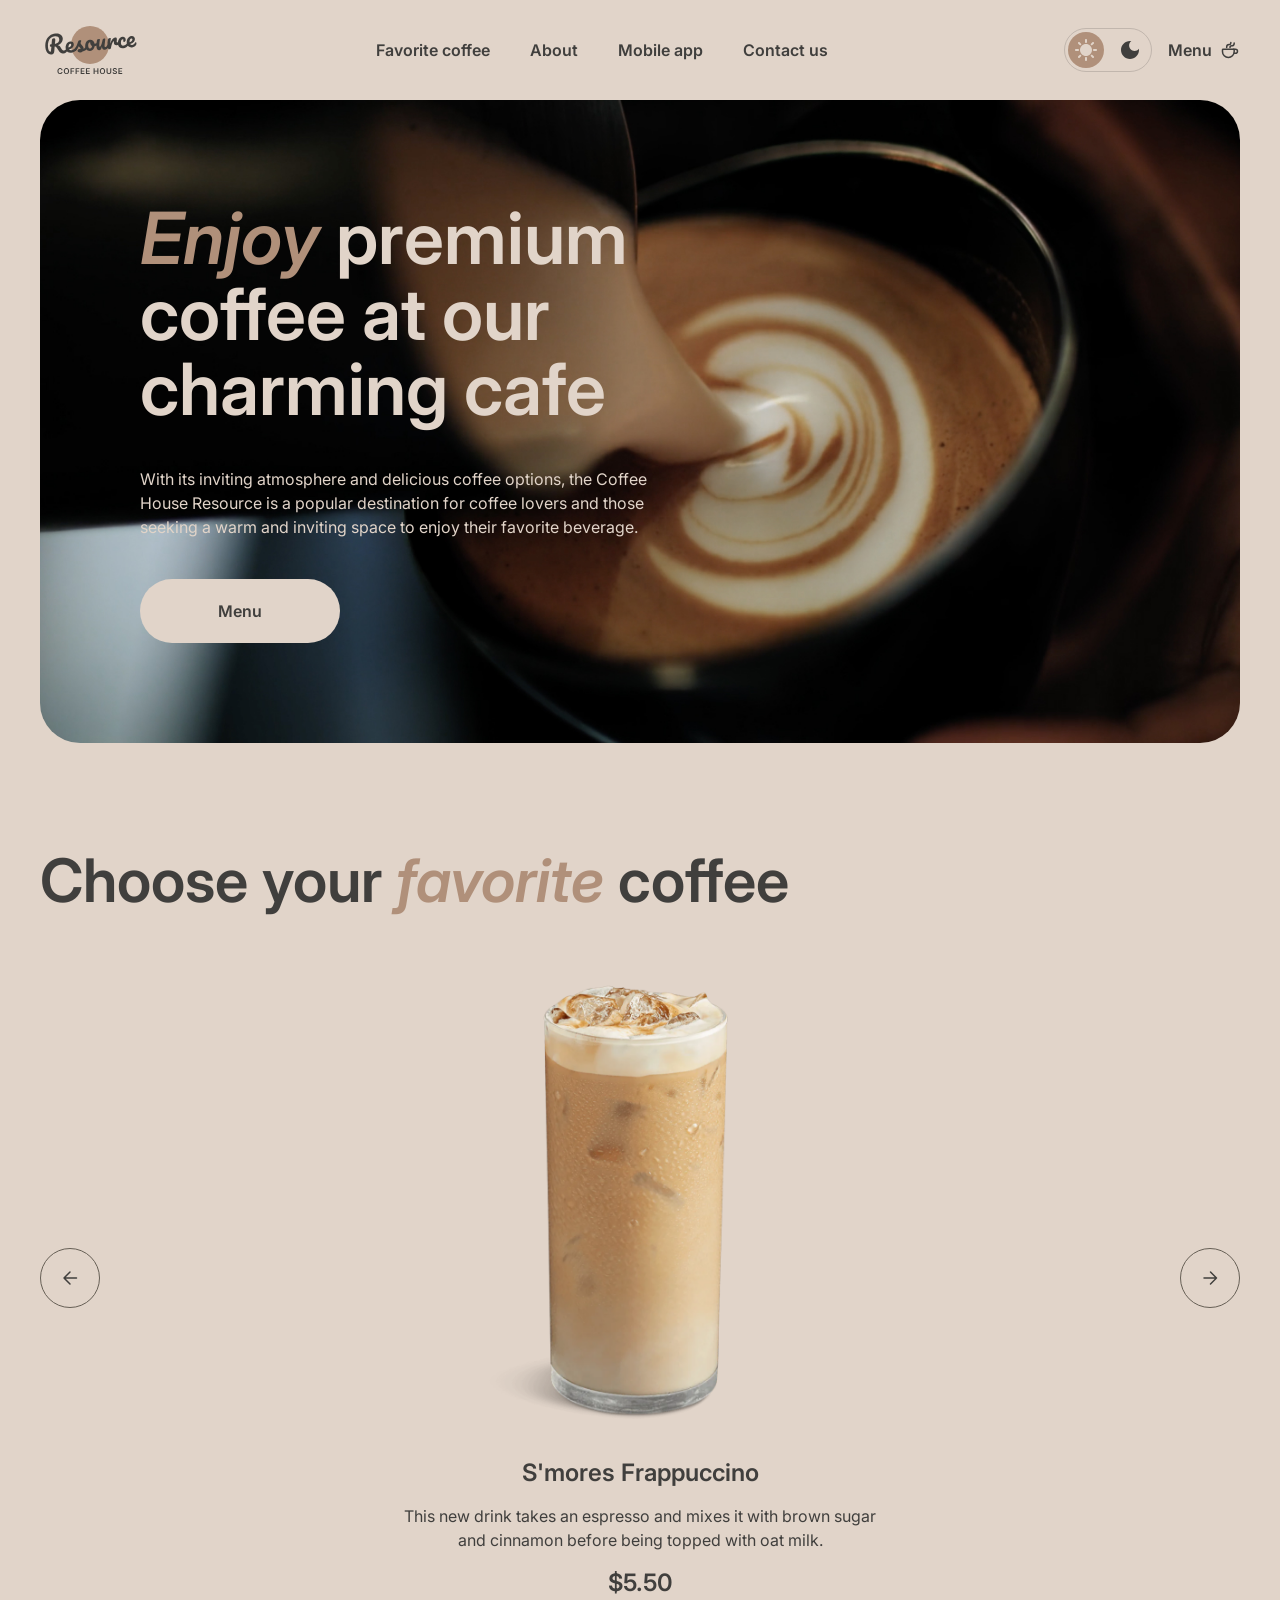
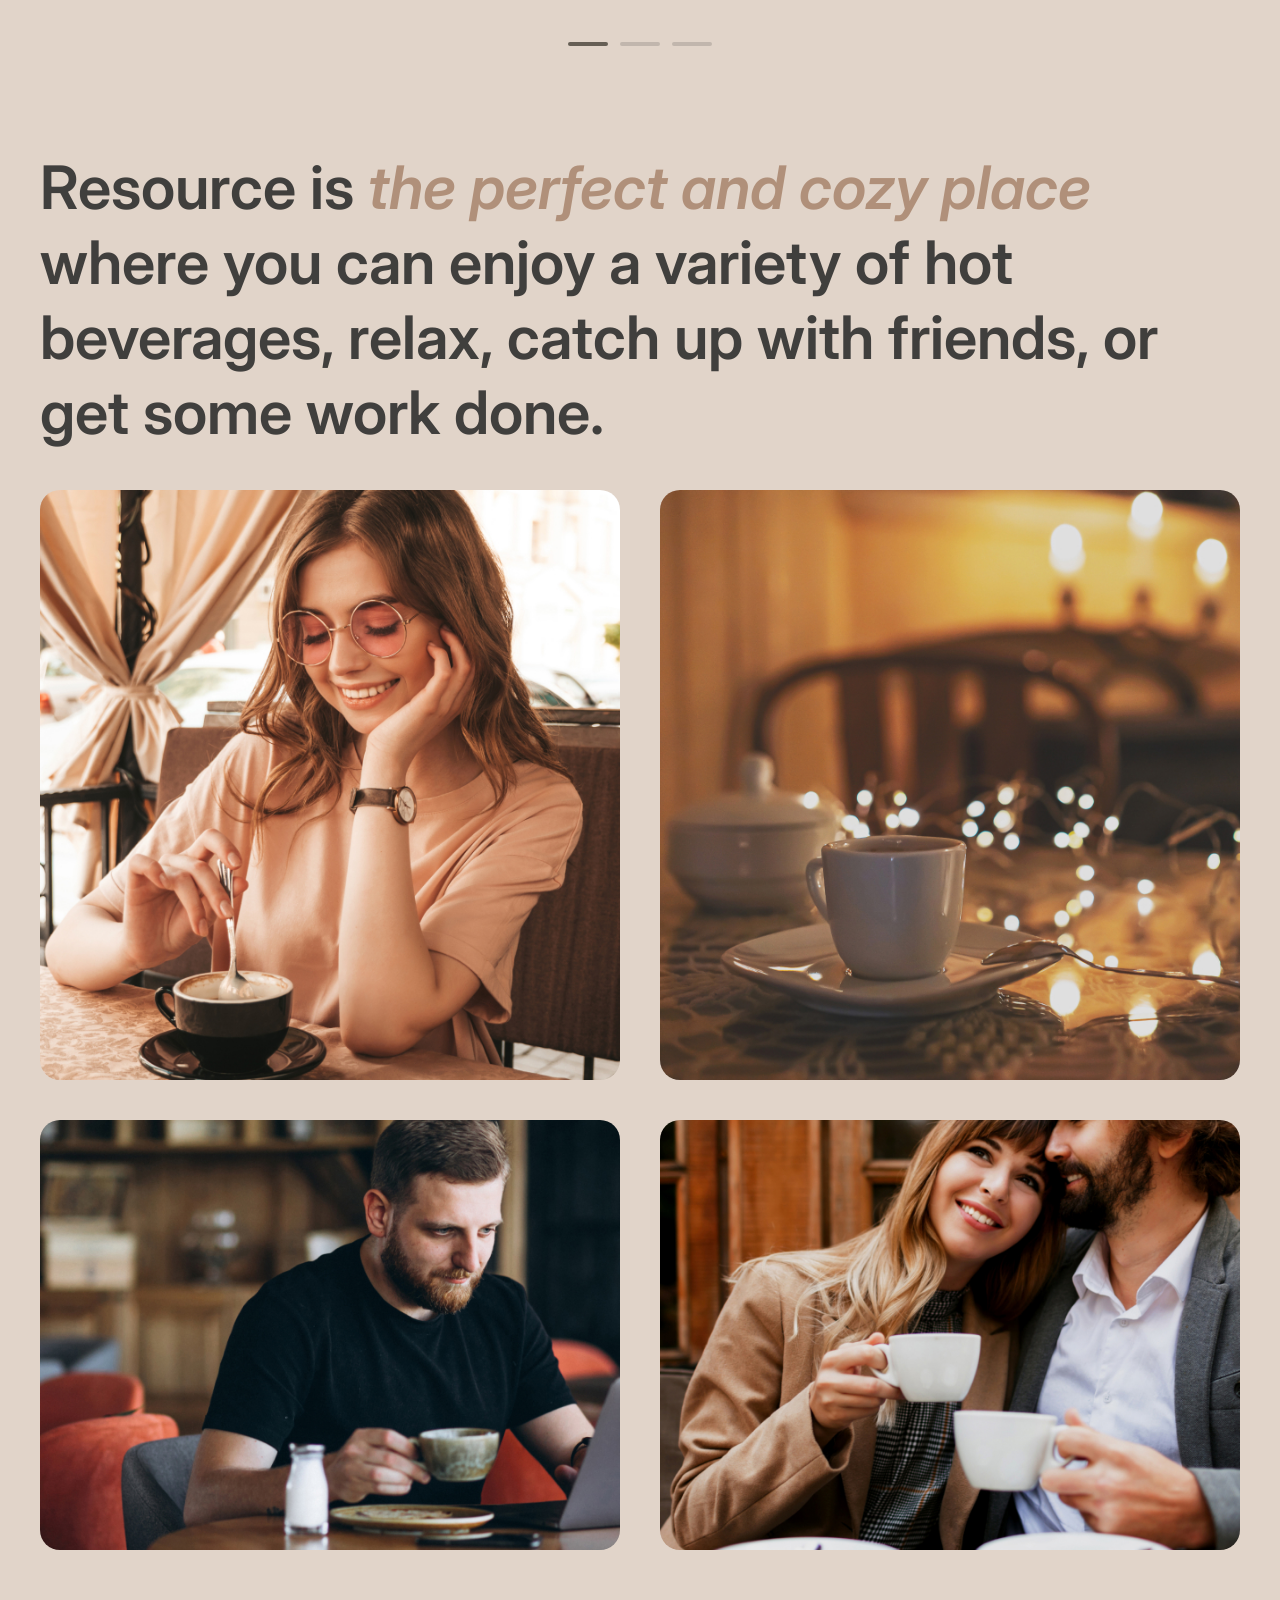
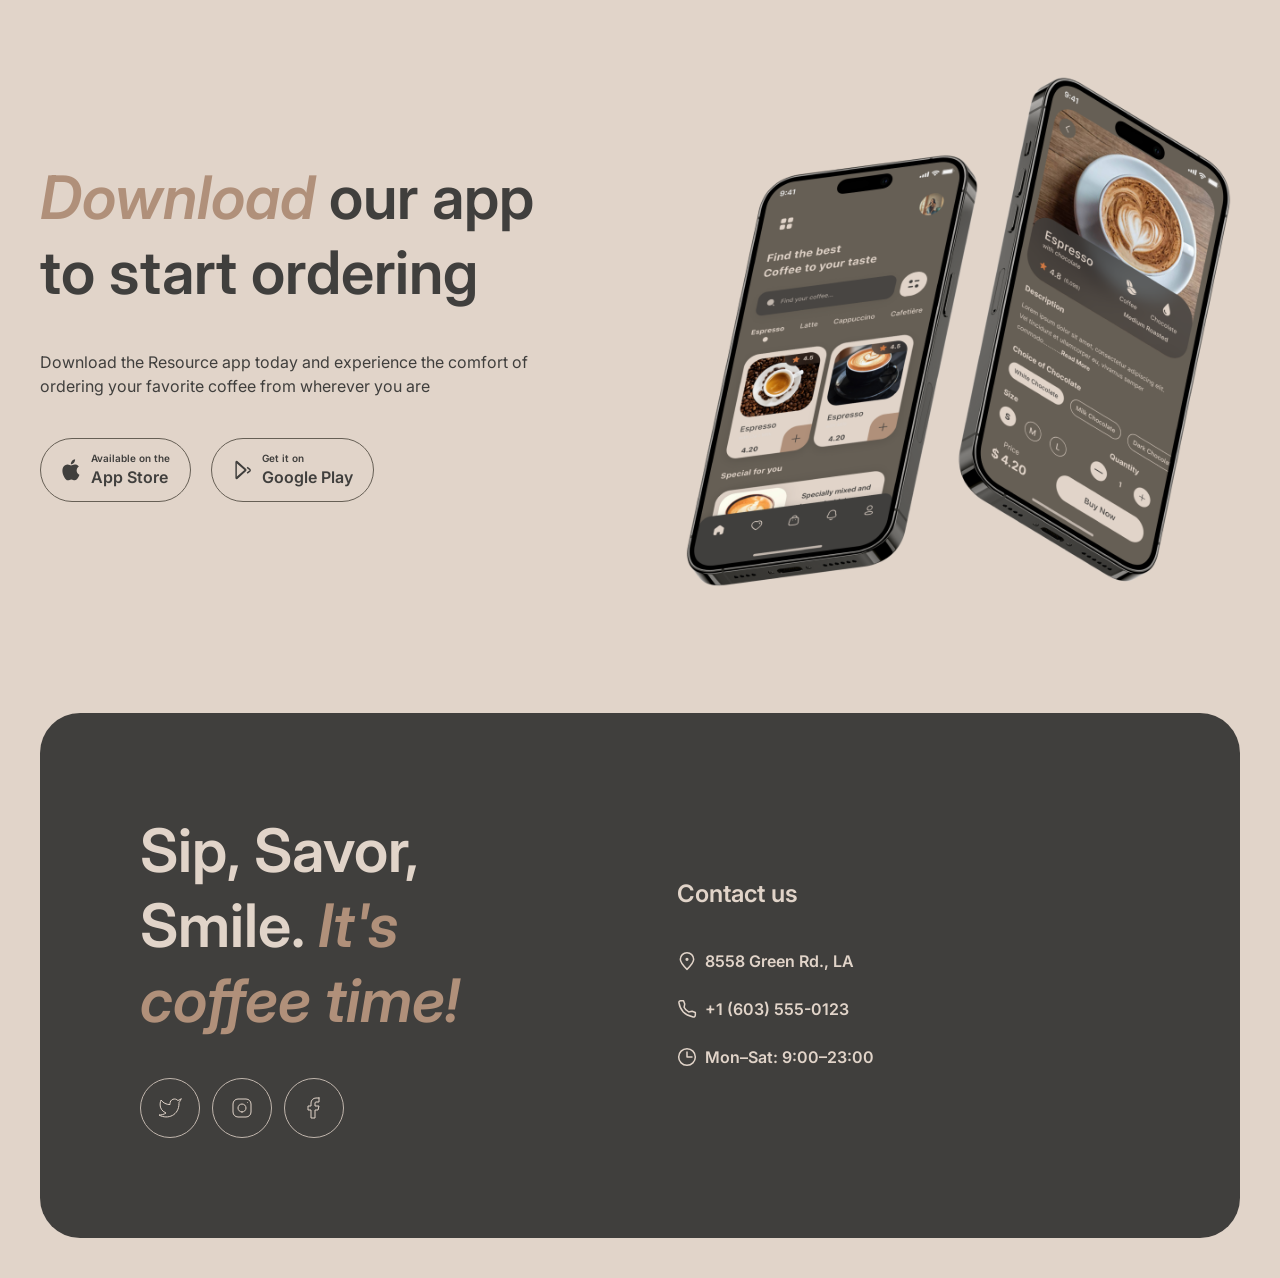
==== commit 1a191b5e: "fix: section mobile app title" ====
--- a/index.html
+++ b/index.html
@@ -171,7 +171,7 @@
     <section class="section mobile-app" id="mobile-app">
       <div class="container mobile-app__inner">
         <div class="mobile-app__content">
-          <h2 class="section__title"><em>Download</em> our apps to start exploring</h2>
+          <h2 class="section__title"><em>Download</em> our app to start ordering</h2>
           <p class="mobile-app__text">Download the Resource app today and experience the comfort of ordering your favorite coffee from wherever you are</p>
           <div class="mobile-app__buttons">
             <a class="store-button" href="https://www.apple.com/app-store/" target="_blank" rel="noopener noreferrer">
--- a/css/style.css
+++ b/css/style.css
@@ -119,8 +119,6 @@
   font-size: 60px;
   line-height: 1.25;
   font-weight: 600;
-  text-align: center;
-  max-width: 1100px;
   margin: 0 auto 40px;
 }
 
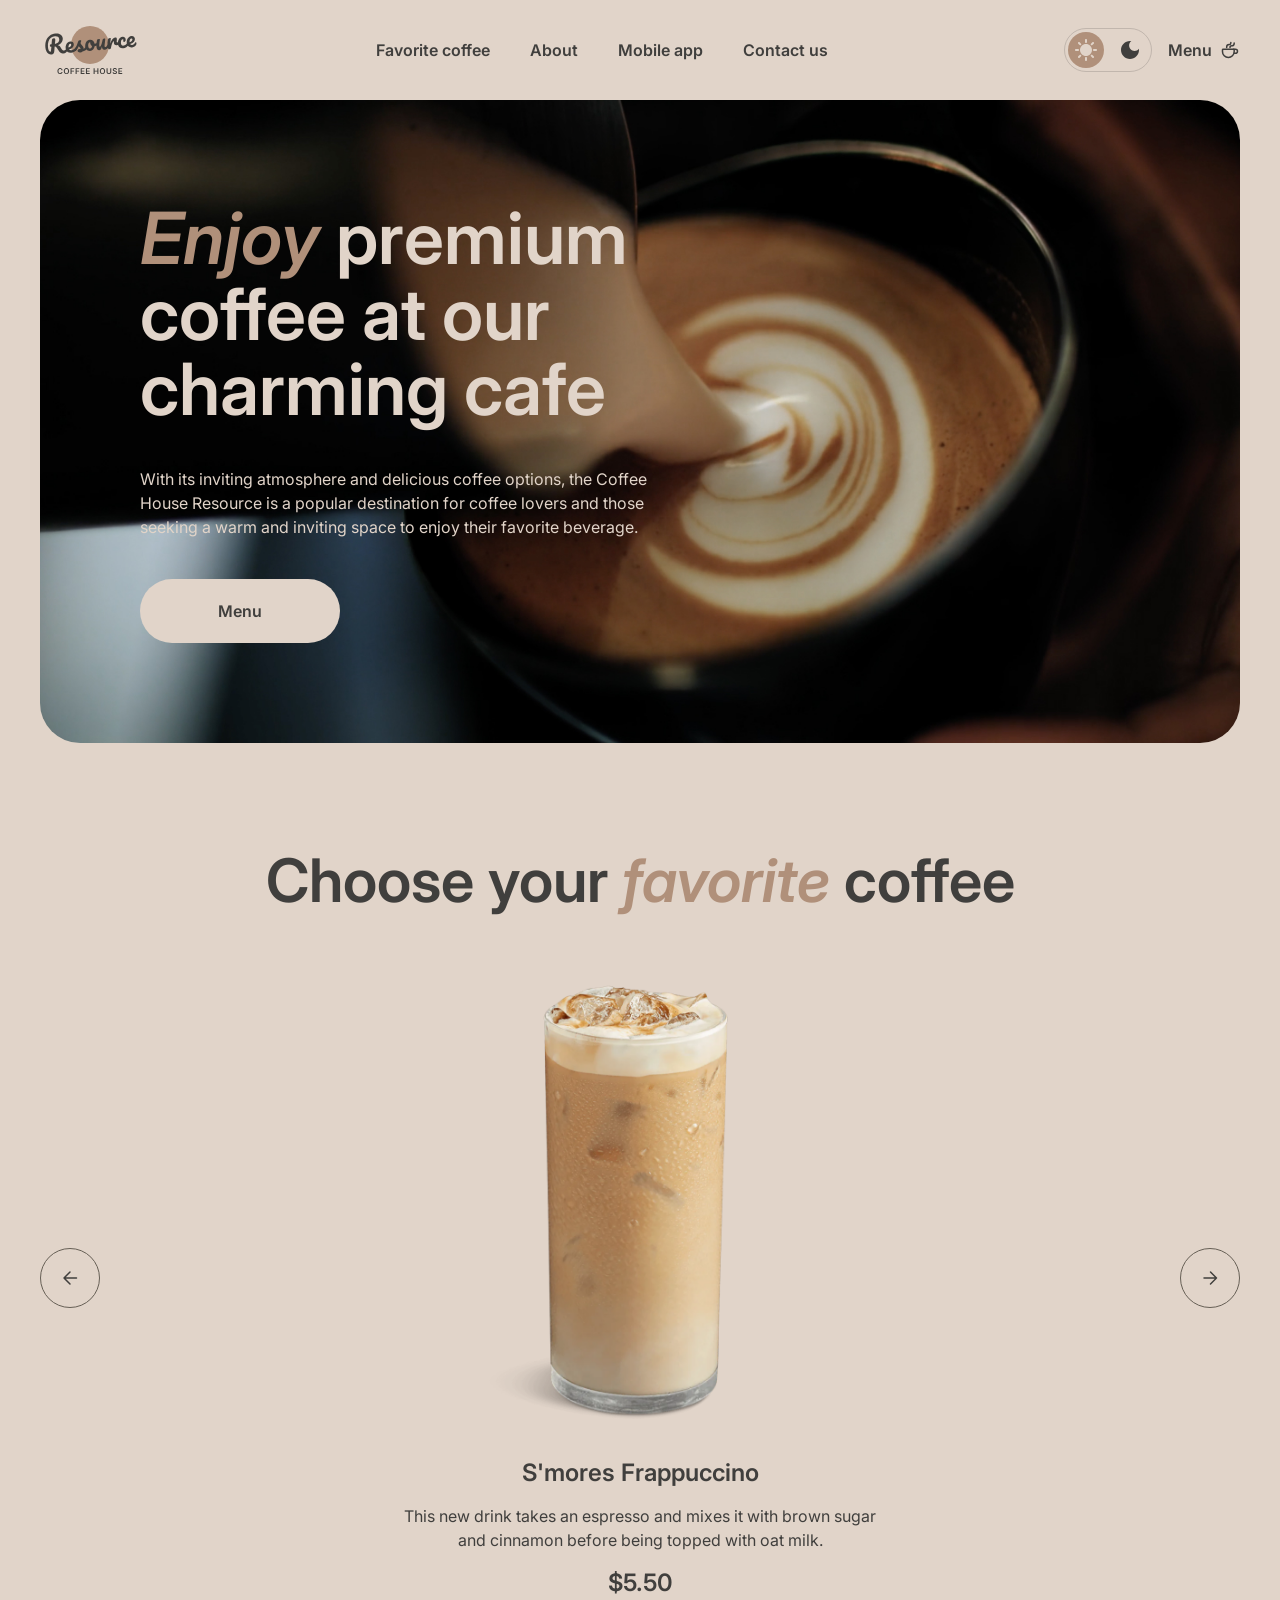
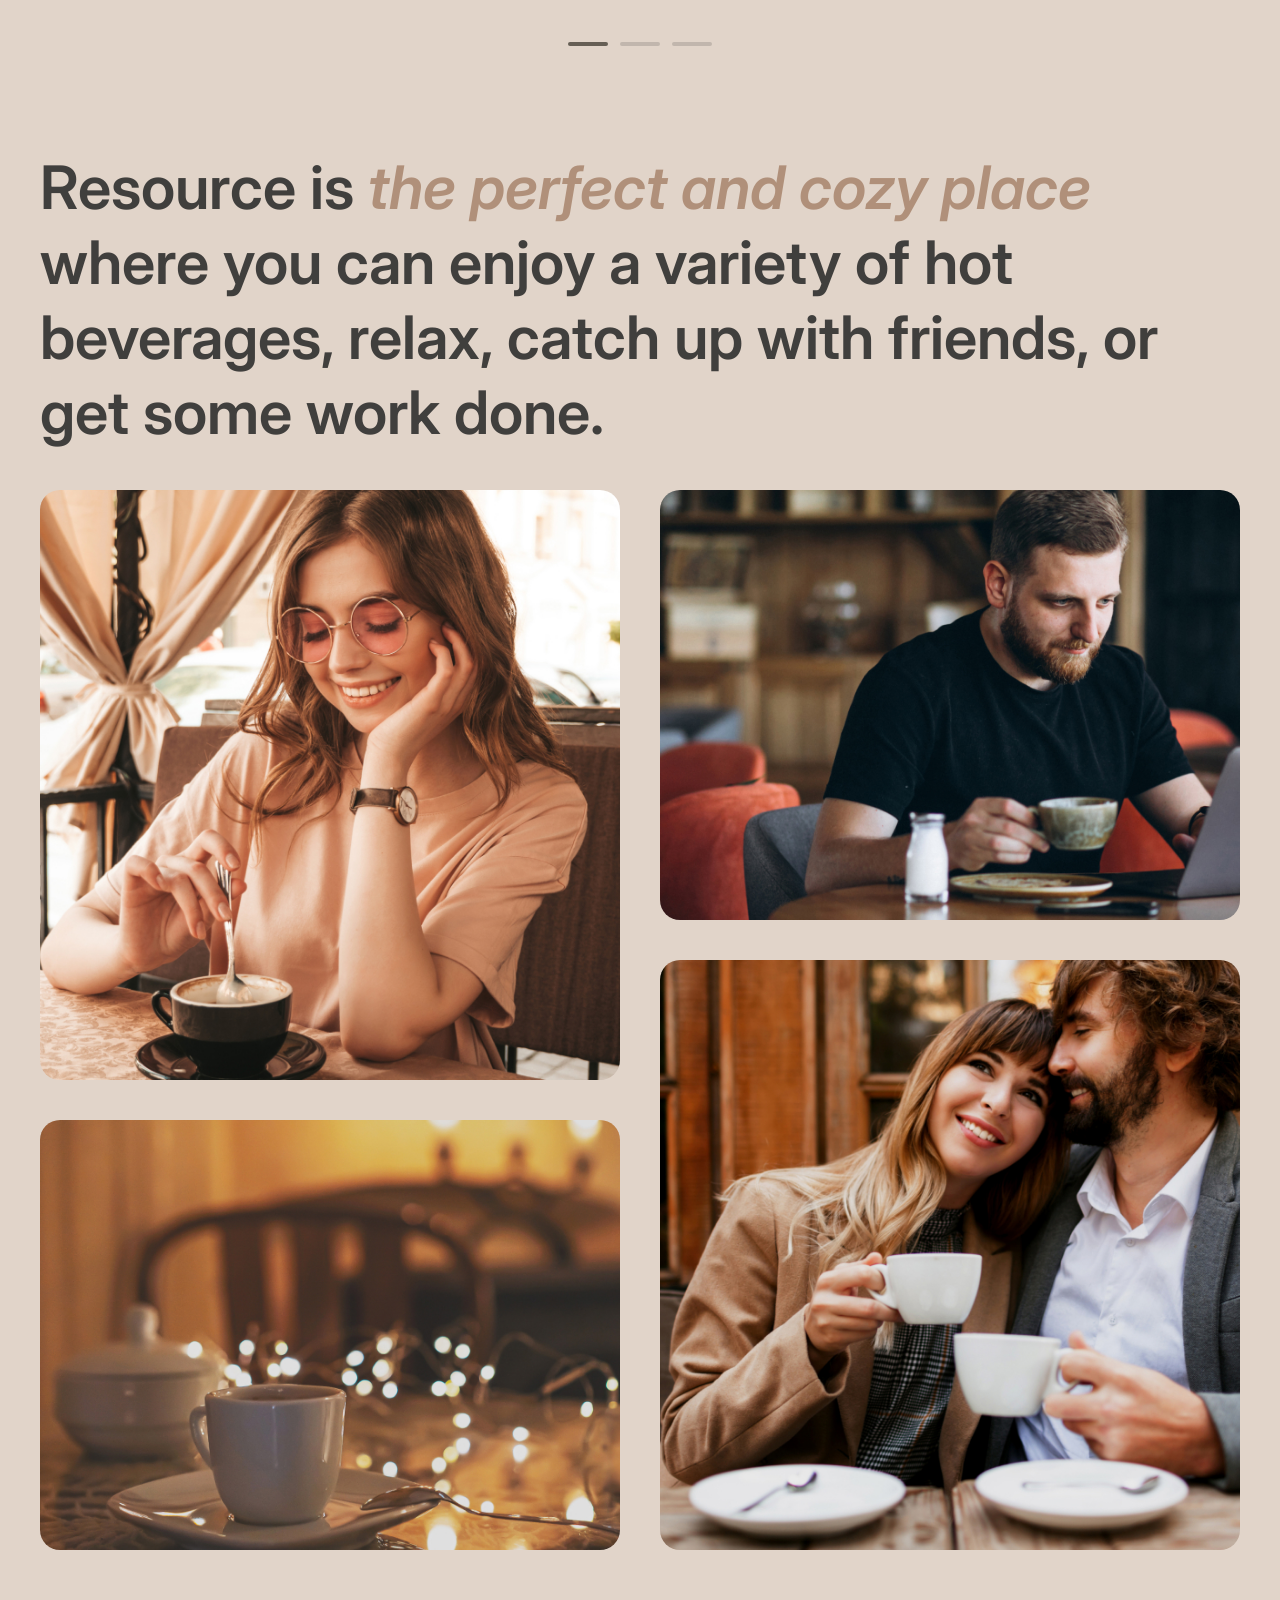
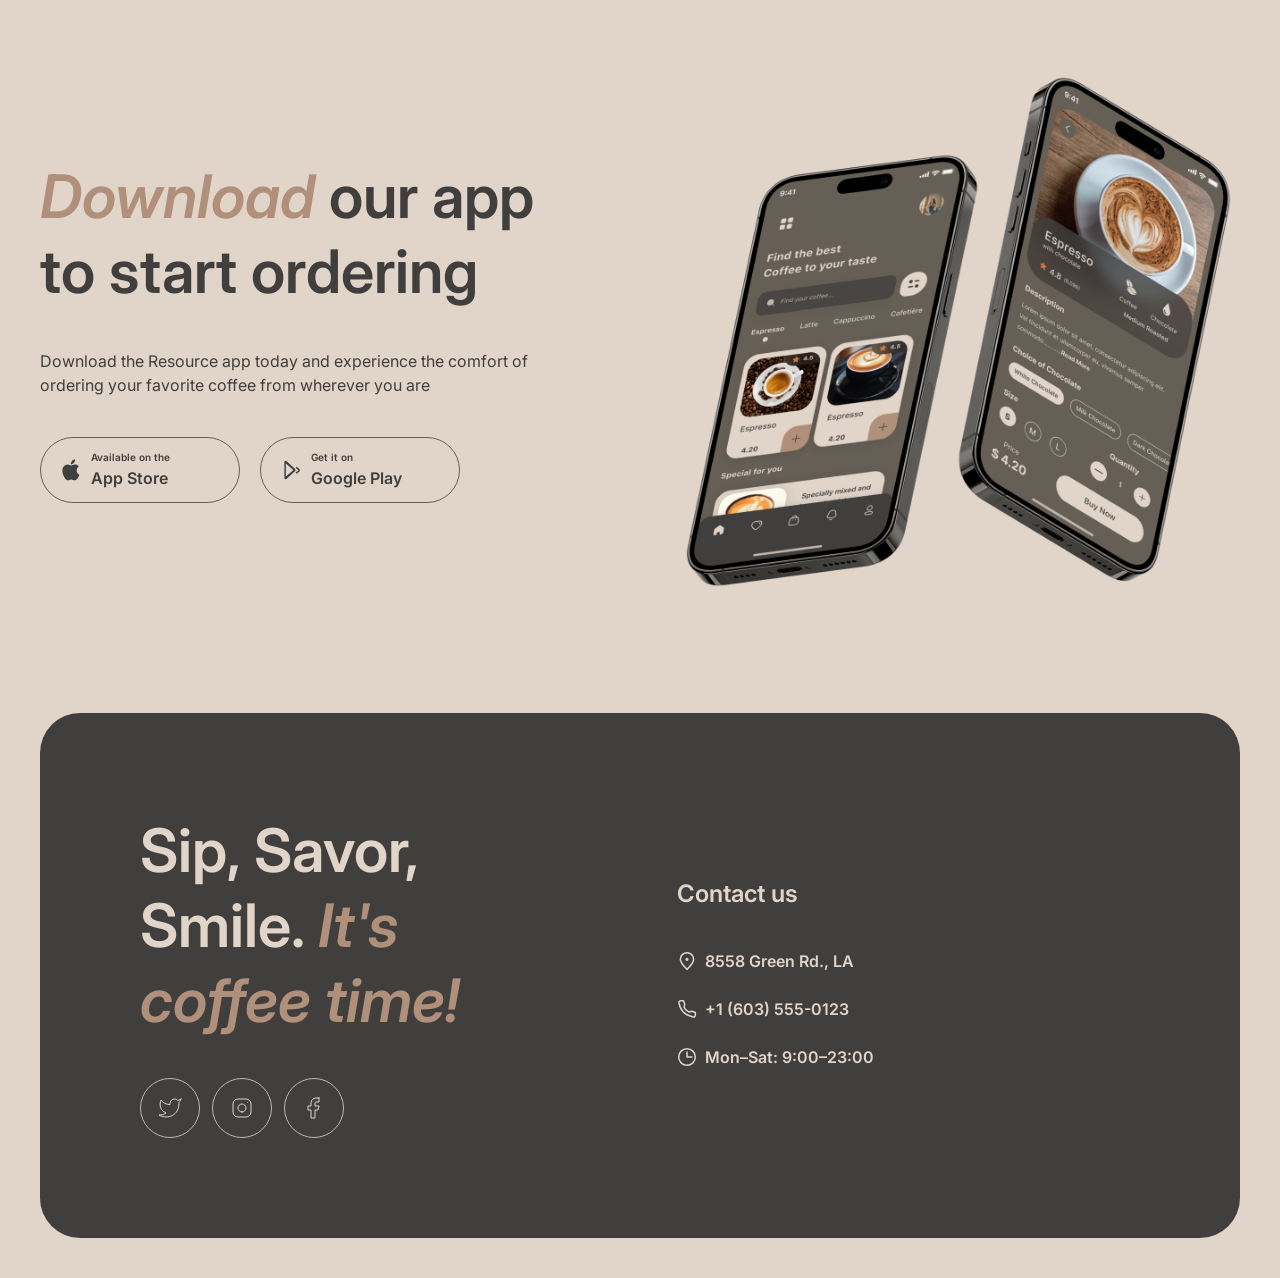
==== commit ed5f362e: "fix: staggered about gallery columns, fixed-width store buttons, scoped title centering" ====
--- a/index.html
+++ b/index.html
@@ -151,17 +151,21 @@
         <h2 class="section__title">Resource is <em>the perfect and cozy place</em> where you can enjoy a variety of hot beverages, relax, catch up with friends, or get some work done.</h2>
 
         <div class="about__grid">
-          <div class="about__item about__item--tall">
-            <img src="assets/img/about-1.jpg" alt="Barista pouring latte art in the cafe" loading="lazy">
-          </div>
-          <div class="about__item about__item--short">
-            <img src="assets/img/about-2.jpg" alt="Cup of coffee on a wooden table" loading="lazy">
-          </div>
-          <div class="about__item about__item--short">
-            <img src="assets/img/about-3.jpg" alt="Freshly roasted coffee beans" loading="lazy">
-          </div>
-          <div class="about__item about__item--tall">
-            <img src="assets/img/about-4.jpg" alt="Cozy interior of the coffee house" loading="lazy">
+          <div class="about__column">
+            <div class="about__item about__item--big">
+              <img src="assets/img/about-1.jpg" alt="Barista pouring latte art in the cafe" loading="lazy">
+            </div>
+            <div class="about__item about__item--small">
+              <img src="assets/img/about-2.jpg" alt="Cup of coffee on a wooden table" loading="lazy">
+            </div>
+          </div>
+          <div class="about__column">
+            <div class="about__item about__item--small">
+              <img src="assets/img/about-3.jpg" alt="Freshly roasted coffee beans" loading="lazy">
+            </div>
+            <div class="about__item about__item--big">
+              <img src="assets/img/about-4.jpg" alt="Cozy interior of the coffee house" loading="lazy">
+            </div>
           </div>
         </div>
       </div>
--- a/css/style.css
+++ b/css/style.css
@@ -119,7 +119,14 @@
   font-size: 60px;
   line-height: 1.25;
   font-weight: 600;
-  margin: 0 auto 40px;
+  margin: 0 0 40px;
+}
+
+.favorite .section__title,
+.menu__title {
+  text-align: center;
+  margin-left: auto;
+  margin-right: auto;
 }
 
 .section__title em,
@@ -480,29 +487,46 @@
 .about__grid {
   display: grid;
   grid-template-columns: 1fr 1fr;
-  grid-template-rows: 590px 430px;
+  gap: 40px;
+}
+
+.about__column {
+  display: flex;
+  flex-direction: column;
   gap: 40px;
 }
 
 .about__item {
   border-radius: 20px;
   overflow: hidden;
+  cursor: pointer;
+}
+
+.about__item--big {
+  height: 590px;
+}
+
+.about__item--small {
+  height: 430px;
 }
 
 .about__item img {
   width: 100%;
   height: 100%;
   object-fit: cover;
-  transform: scale(1.1);
   transition: transform 0.6s ease;
+}
+
+.about__item--big img {
+  transform: scale(1.12);
+}
+
+.about__item--small img {
+  transform: scale(1.09);
 }
 
 .about__item:hover img {
   transform: scale(1);
-}
-
-.about__item--tall {
-  grid-row: span 1;
 }
 
 /* ---------- Mobile app ---------- */
@@ -528,14 +552,15 @@
 
 .mobile-app__buttons {
   display: flex;
-  flex-wrap: wrap;
   gap: 20px;
 }
 
 .store-button {
-  display: inline-flex;
+  display: flex;
   align-items: center;
   gap: 8px;
+  width: 100%;
+  max-width: 200px;
   padding: 12px 20px;
   border: 1px solid var(--border-dark);
   border-radius: 100px;
@@ -546,13 +571,17 @@
 .store-button:hover {
   background-color: var(--bg-container-dark);
   color: var(--text-light);
-  border-color: var(--bg-container-dark);
+  border-color: transparent;
+}
+
+.store-button svg {
+  flex-shrink: 0;
 }
 
 .store-button__text {
   display: flex;
   flex-direction: column;
-  text-align: left;
+  align-items: flex-start;
 }
 
 .store-button__caption {
@@ -565,6 +594,7 @@
   font-size: 16px;
   line-height: 1.5;
   font-weight: 600;
+  margin-top: 2px;
 }
 
 .mobile-app__screens {
@@ -673,6 +703,7 @@
 /* ---------- Menu page ---------- */
 .menu__title {
   max-width: 800px;
+  text-align: center;
 }
 
 .menu__tabs {
@@ -860,13 +891,6 @@
   }
 }
 
-@media (max-width: 900px) {
-  .about__grid {
-    grid-template-rows: 480px 360px;
-    gap: 32px;
-  }
-}
-
 @media (max-width: 768px) {
   .nav {
     display: none;
@@ -891,11 +915,9 @@
 
   .about__grid {
     grid-template-columns: 1fr;
-    grid-template-rows: none;
-    grid-auto-rows: 590px;
-  }
-
-  .about__item--short {
+  }
+
+  .about__item--small {
     display: none;
   }
 
@@ -921,8 +943,8 @@
     justify-content: center;
   }
 
-  .about__grid {
-    grid-auto-rows: 420px;
+  .about__item--big {
+    height: 420px;
   }
 
   .mobile-app__screens {
@@ -985,8 +1007,12 @@
     display: none;
   }
 
-  .about__grid {
-    grid-auto-rows: 348px;
+  .about__item--big {
+    height: 348px;
+  }
+
+  .mobile-app__buttons {
+    flex-direction: column;
   }
 
   .footer__inner {
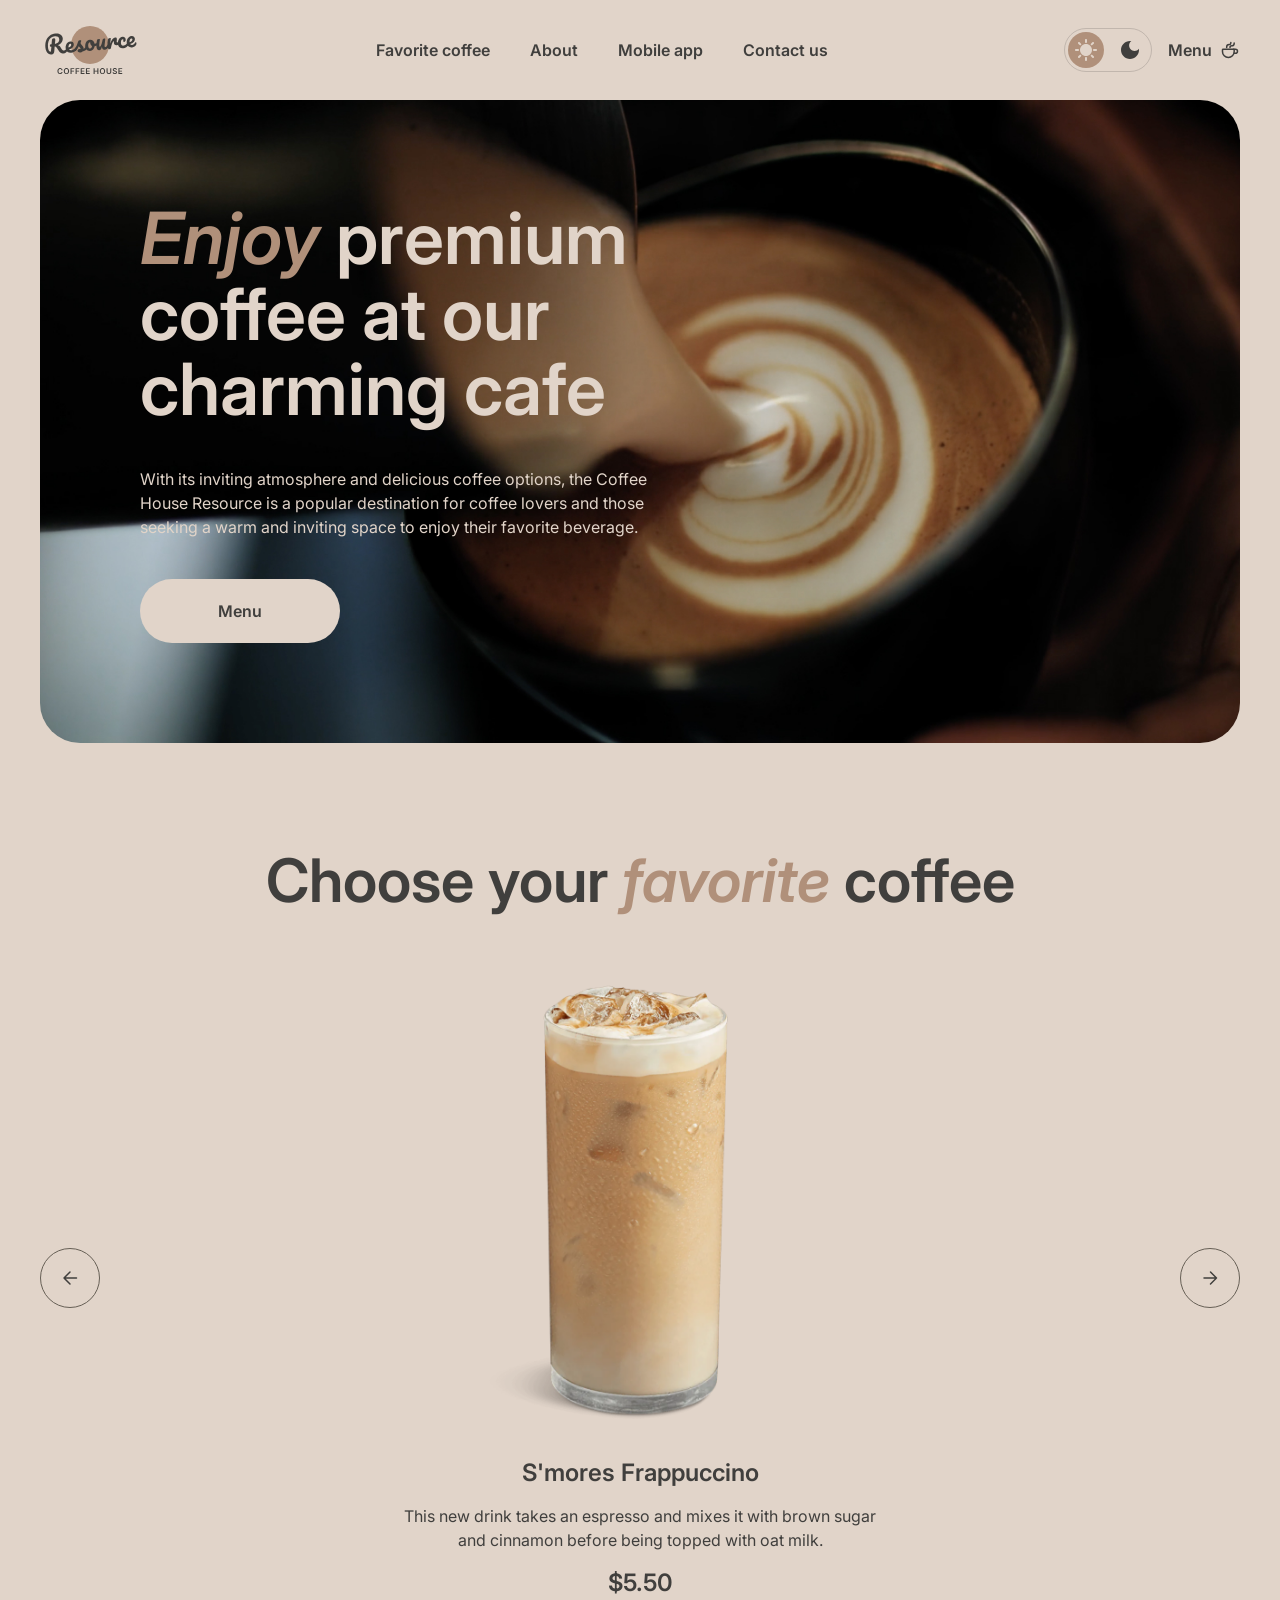
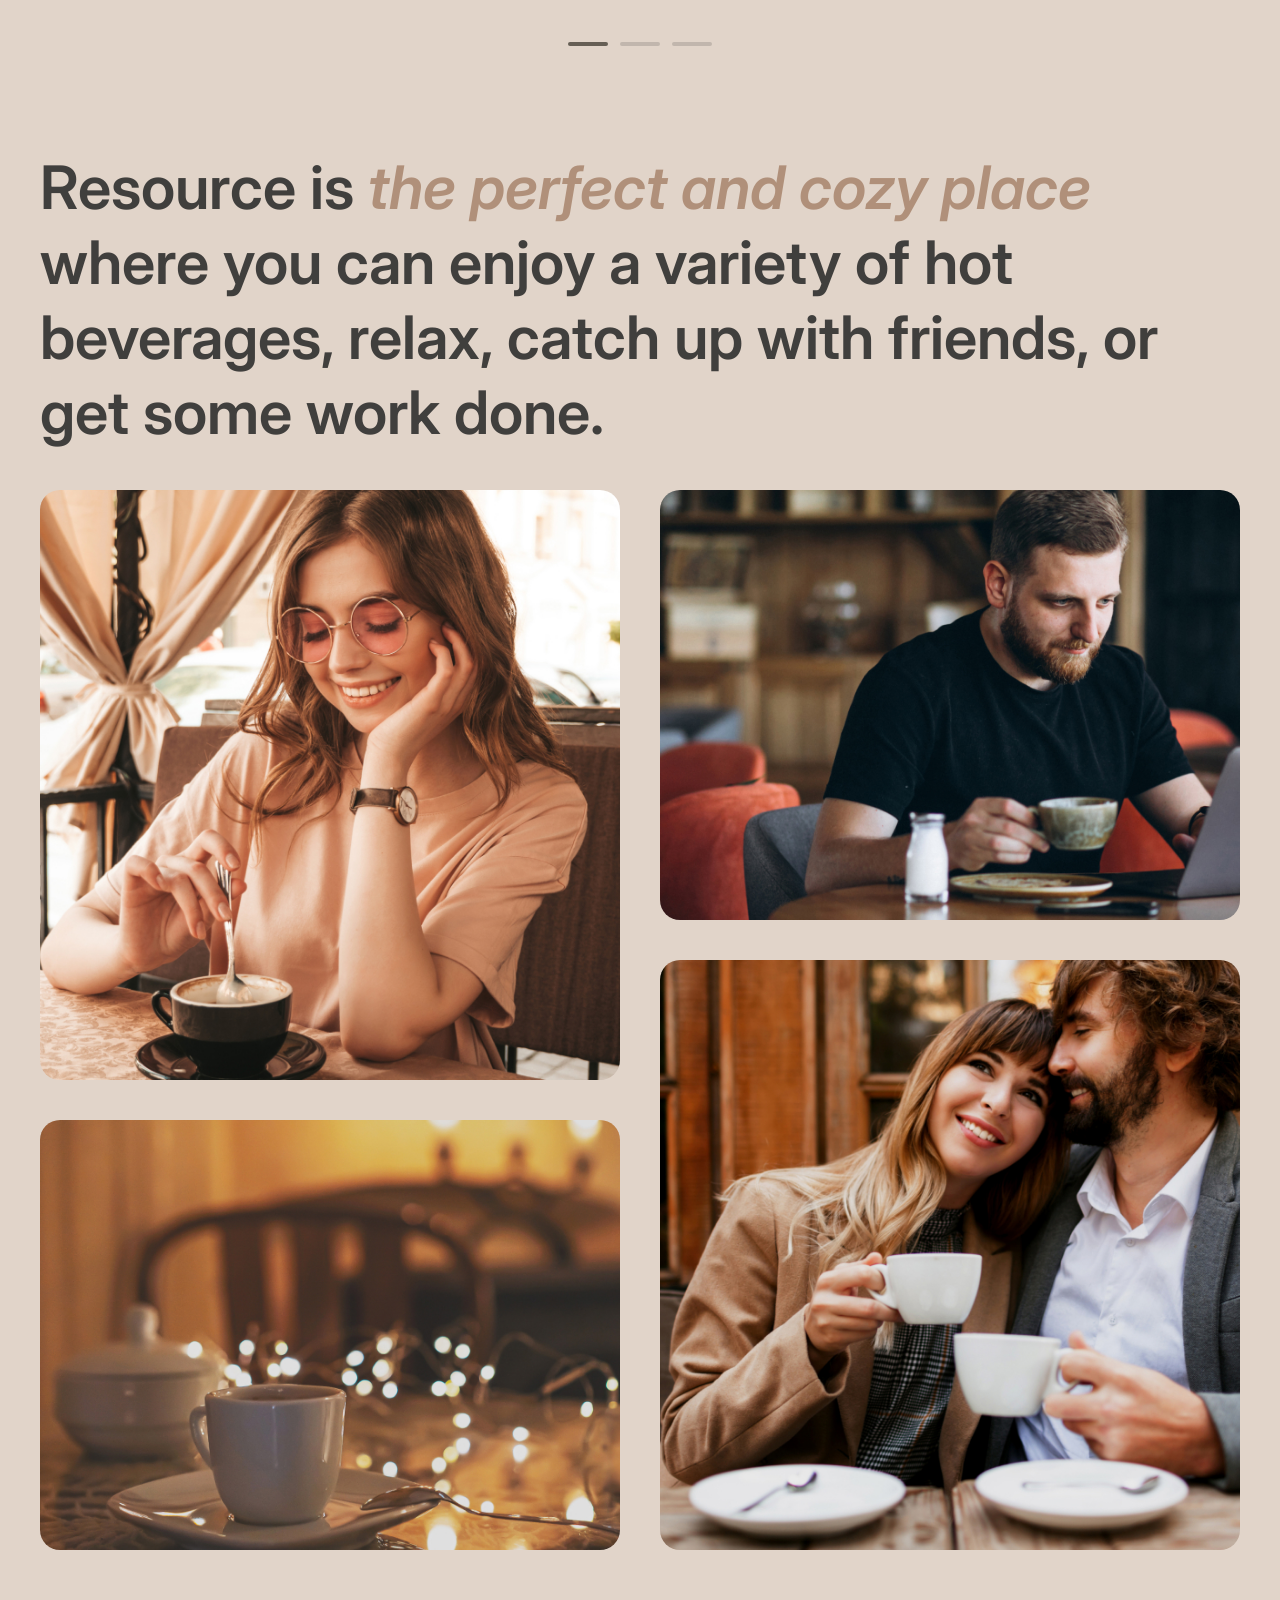
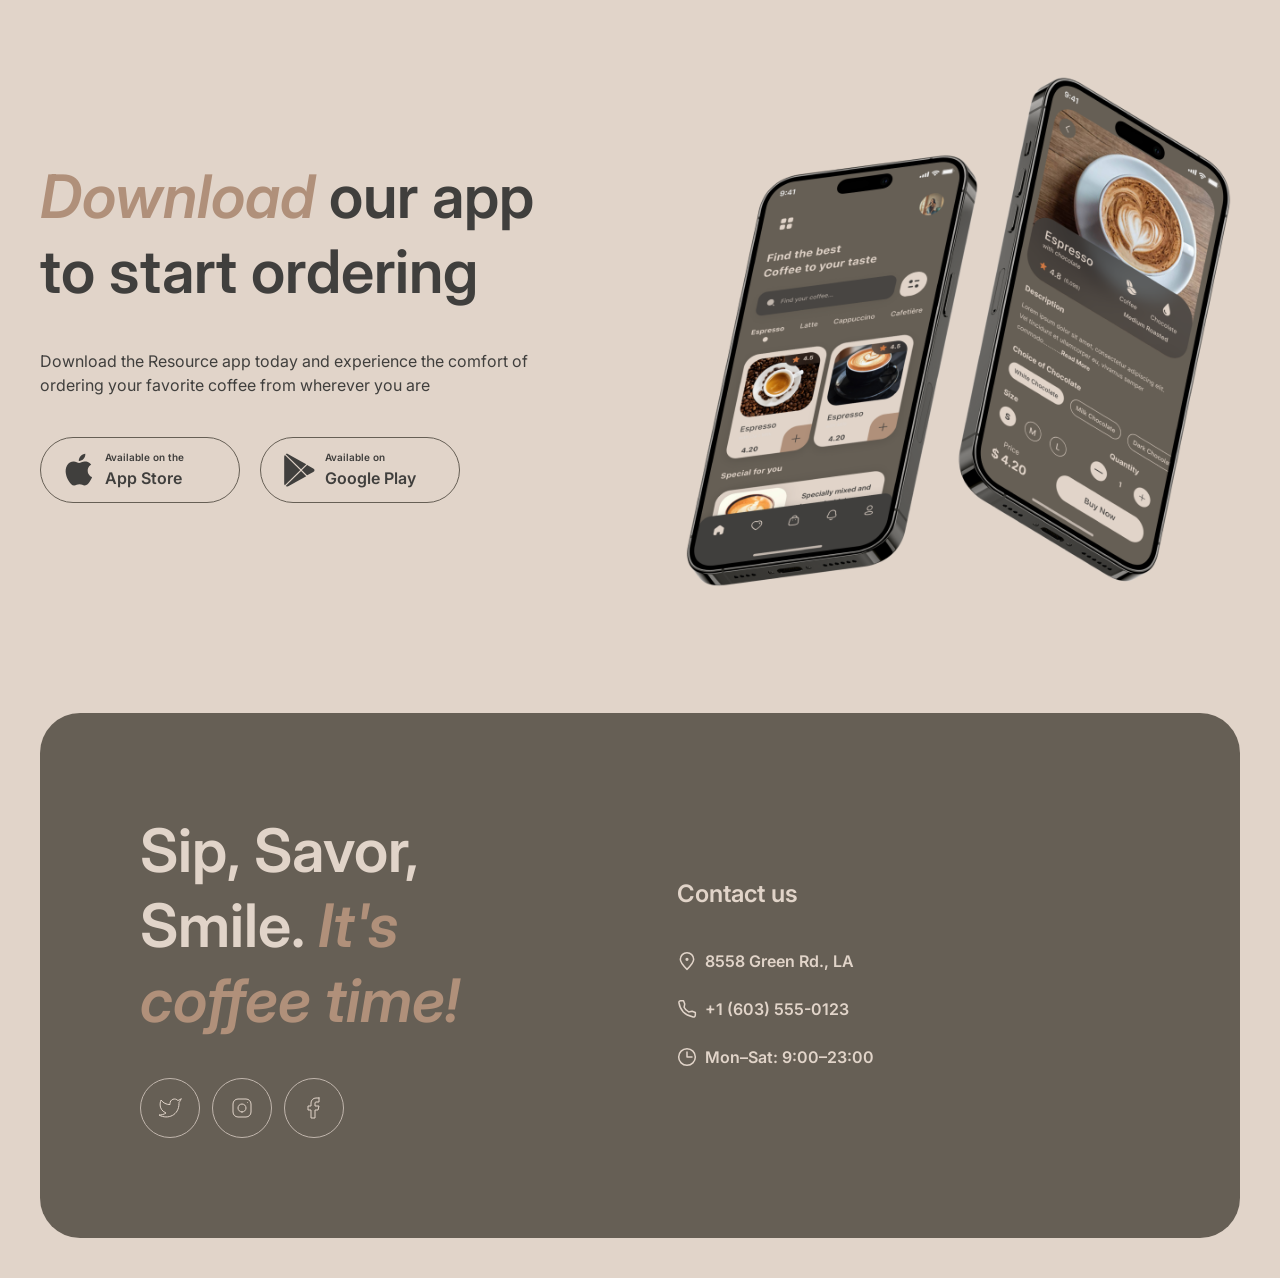
==== commit 334846d5: "fix: store button icons 36x36 mockup SVGs, Google Play caption 'Available on'" ====
--- a/index.html
+++ b/index.html
@@ -179,8 +179,9 @@
           <p class="mobile-app__text">Download the Resource app today and experience the comfort of ordering your favorite coffee from wherever you are</p>
           <div class="mobile-app__buttons">
             <a class="store-button" href="https://www.apple.com/app-store/" target="_blank" rel="noopener noreferrer">
-              <svg viewBox="0 0 24 24" width="22" height="22" aria-hidden="true">
-                <path d="M17.05 12.54c-.03-2.89 2.36-4.27 2.47-4.34-1.35-1.97-3.44-2.24-4.18-2.27-1.78-.18-3.47 1.05-4.37 1.05-.9 0-2.29-1.02-3.77-1-1.94.03-3.72 1.13-4.72 2.86-2.01 3.49-.51 8.66 1.45 11.5.96 1.39 2.1 2.94 3.6 2.88 1.45-.06 2-.93 3.74-.93s2.24.93 3.77.9c1.56-.03 2.55-1.41 3.5-2.8 1.1-1.61 1.55-3.17 1.58-3.25-.04-.02-3.03-1.16-3.07-4.6zM14.16 4.06c.8-.97 1.34-2.32 1.19-3.66-1.15.05-2.55.77-3.38 1.73-.74.86-1.39 2.23-1.22 3.55 1.29.1 2.6-.65 3.41-1.62z" fill="currentColor"/>
+              <svg width="36" height="36" viewBox="0 0 36 36" fill="none" aria-hidden="true">
+                <path d="M26.7063 18.6307C26.6694 14.6324 30.0641 12.6872 30.2193 12.5966C28.2967 9.86366 25.3169 9.49026 24.2697 9.46048C21.767 9.20369 19.3393 10.9206 18.0644 10.9206C16.764 10.9206 14.8008 9.48529 12.6848 9.52747C9.96196 9.56841 7.41468 11.1055 6.01762 13.4923C3.13444 18.359 5.28474 25.5108 8.04705 29.4446C9.42884 31.3712 11.0435 33.5223 13.1569 33.4466C15.2245 33.3635 15.9968 32.1614 18.4919 32.1614C20.9641 32.1614 21.6893 33.4466 23.8447 33.3983C26.0637 33.3635 27.4608 31.463 28.7942 29.519C30.3911 27.3108 31.0323 25.1362 31.0578 25.0245C31.0056 25.0071 26.7483 23.4229 26.7063 18.6307Z" fill="currentColor"/>
+                <path d="M22.6347 6.87268C23.7468 5.51675 24.5076 3.67205 24.2964 1.80005C22.6869 1.86952 20.674 2.88554 19.5149 4.21169C18.4893 5.38029 17.5732 7.29571 17.8099 9.097C19.6179 9.2285 21.4743 8.20752 22.6347 6.87268Z" fill="currentColor"/>
               </svg>
               <span class="store-button__text">
                 <span class="store-button__caption">Available on the</span>
@@ -188,13 +189,14 @@
               </span>
             </a>
             <a class="store-button" href="https://play.google.com/store" target="_blank" rel="noopener noreferrer">
-              <svg viewBox="0 0 24 24" width="22" height="22" aria-hidden="true">
-                <path d="M4.5 3.2v17.6c0 .4.44.64.78.43l9.6-8.8a.5.5 0 0 0 0-.86L5.28 2.77a.5.5 0 0 0-.78.43z" fill="none" stroke="currentColor" stroke-width="1.6" stroke-linejoin="round"/>
-                <path d="M4.9 3.4l9.9 8.6M4.9 20.6l9.9-8.6" stroke="currentColor" stroke-width="1.6"/>
-                <path d="M16.5 9.2l2.9 2.2a1.15 1.15 0 0 1 0 1.8l-2.9 2.2" fill="none" stroke="currentColor" stroke-width="1.6" stroke-linejoin="round"/>
+              <svg width="36" height="36" viewBox="0 0 36 36" fill="none" aria-hidden="true">
+                <path d="M3.7558 3.20309C3.39335 3.57302 3.18359 4.14896 3.18359 4.89483V31.4995C3.18359 32.2454 3.39335 32.8213 3.7558 33.1913L3.84525 33.2725L19.1359 18.3701V18.0182L3.84525 3.11587L3.7558 3.20309Z" fill="currentColor"/>
+                <path d="M26.0776 23.34L20.9863 18.3701V18.0182L26.0837 13.0482L26.1979 13.1129L32.2345 16.4618C33.9573 17.4122 33.9573 18.9761 32.2345 19.9325L26.1979 23.2754L26.0776 23.34Z" fill="currentColor"/>
+                <path d="M25.2733 24.2008L20.0617 19.1196L4.68164 34.1167C5.25384 34.7031 6.18695 34.7738 7.24807 34.1873L25.2733 24.2008Z" fill="currentColor"/>
+                <path d="M25.2733 12.1876L7.24807 2.20103C6.18695 1.62058 5.25384 1.69125 4.68164 2.27772L20.0617 17.2688L25.2733 12.1876Z" fill="currentColor"/>
               </svg>
               <span class="store-button__text">
-                <span class="store-button__caption">Get it on</span>
+                <span class="store-button__caption">Available on</span>
                 <span class="store-button__name">Google Play</span>
               </span>
             </a>
--- a/css/style.css
+++ b/css/style.css
@@ -8,7 +8,7 @@
 :root {
   --bg-body: #e1d4c9;
   --bg-card: transparent;
-  --bg-container-dark: #403f3d;
+  --bg-container-dark: #665f55;
   --bg-backdrop: rgba(64, 63, 61, 0.35);
   --border-light: #c1b6ad;
   --border-dark: #665f55;
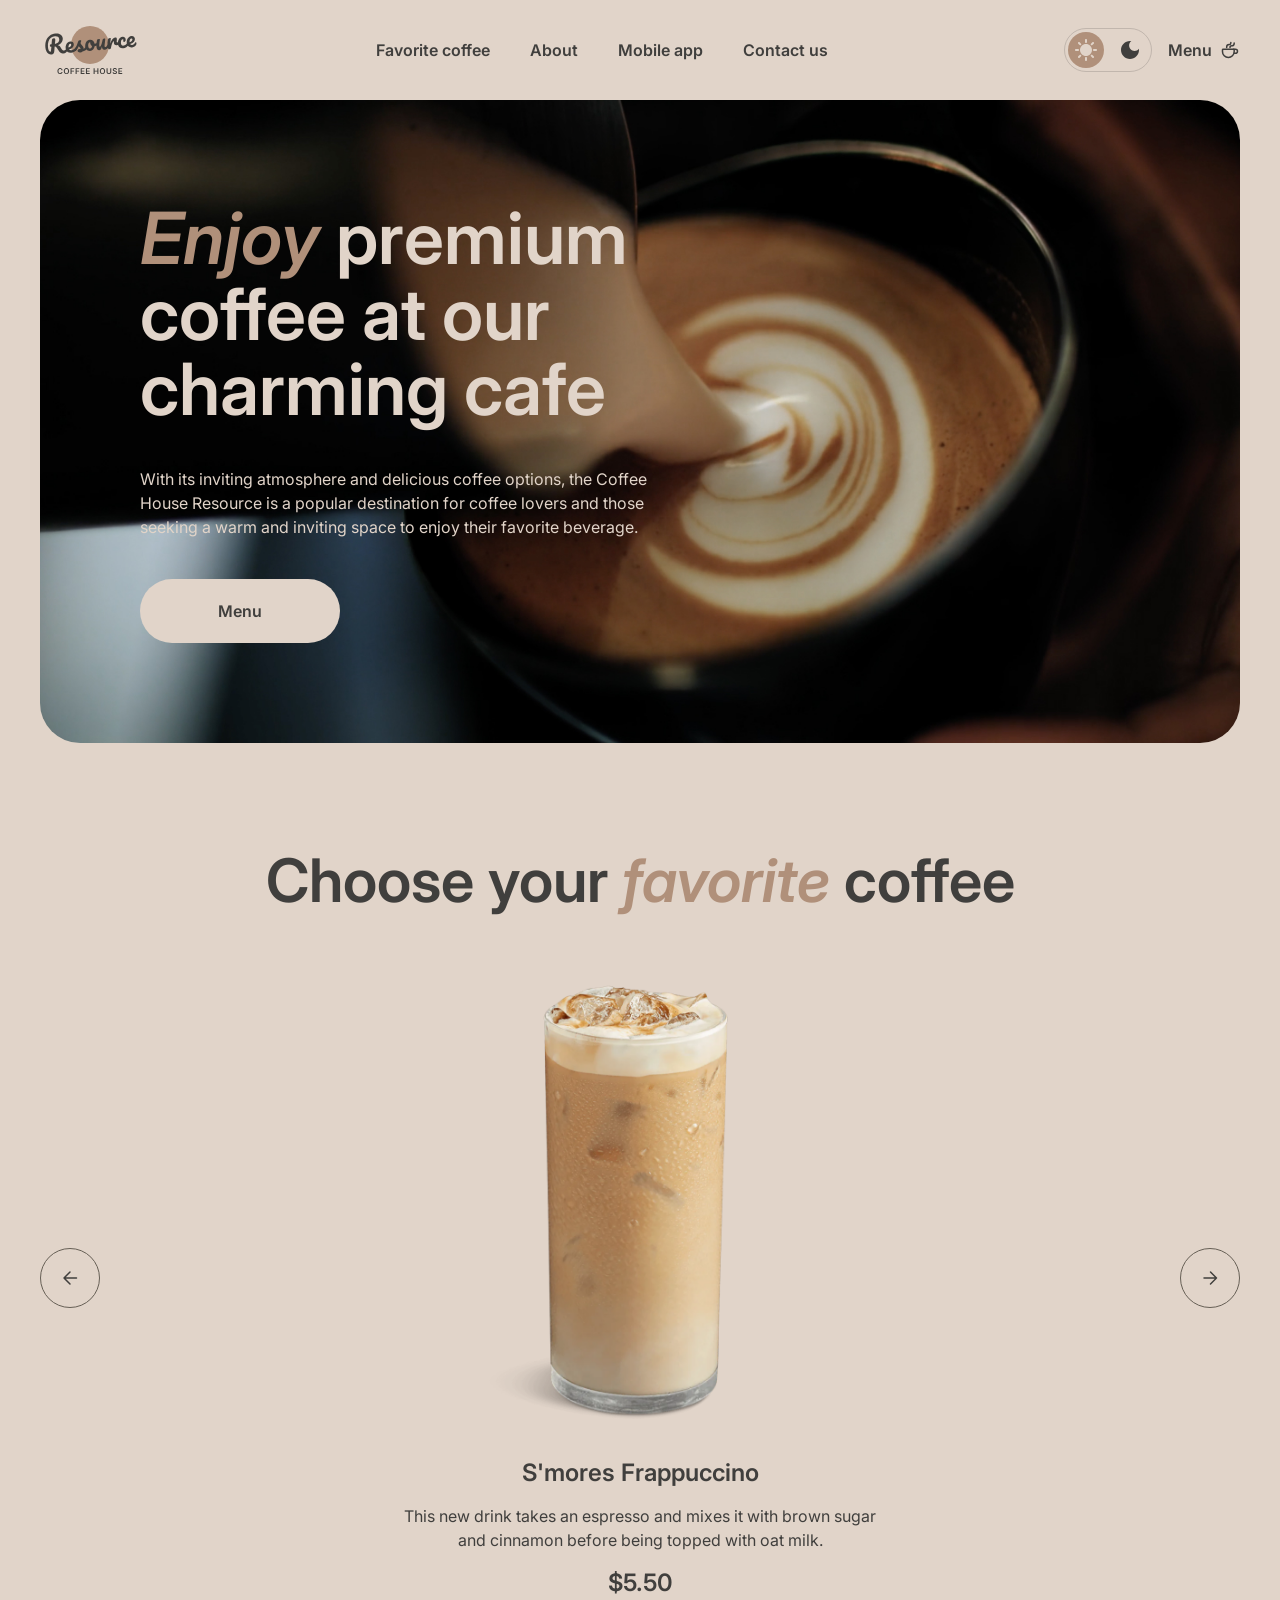
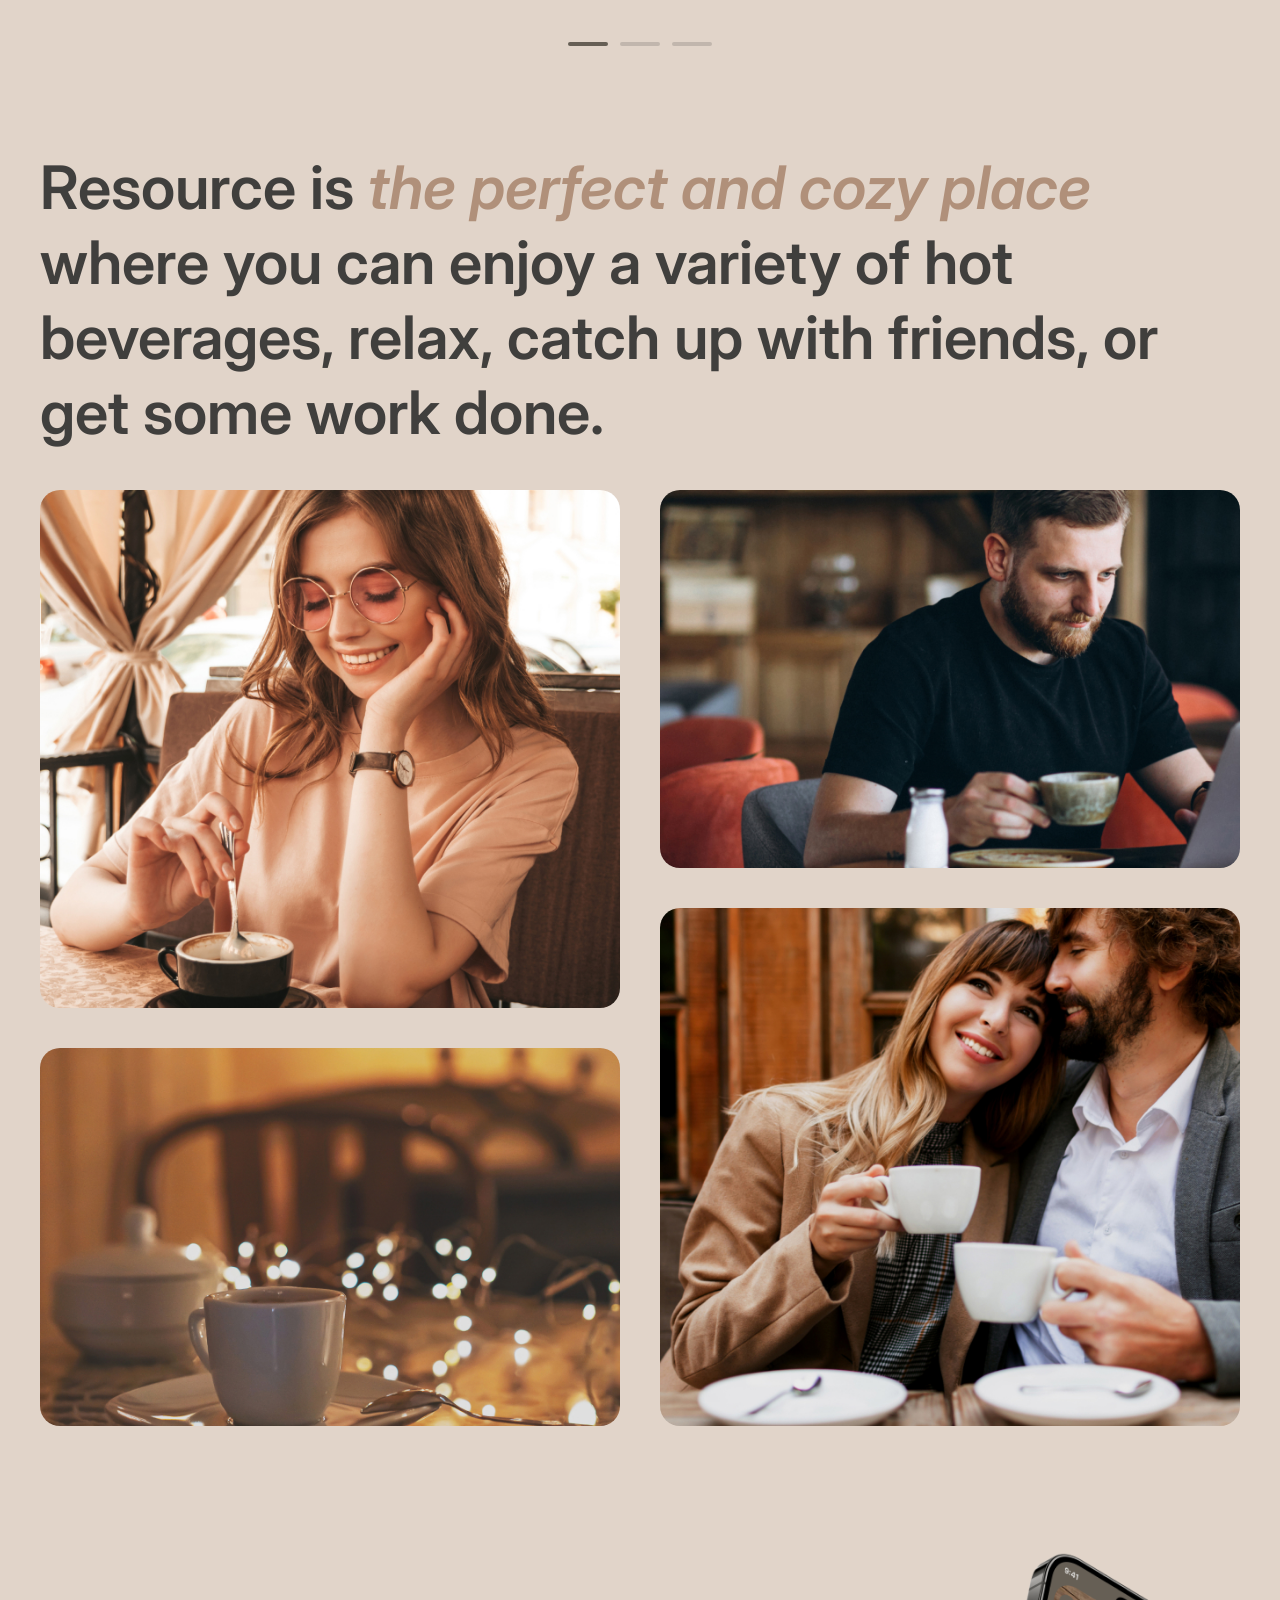
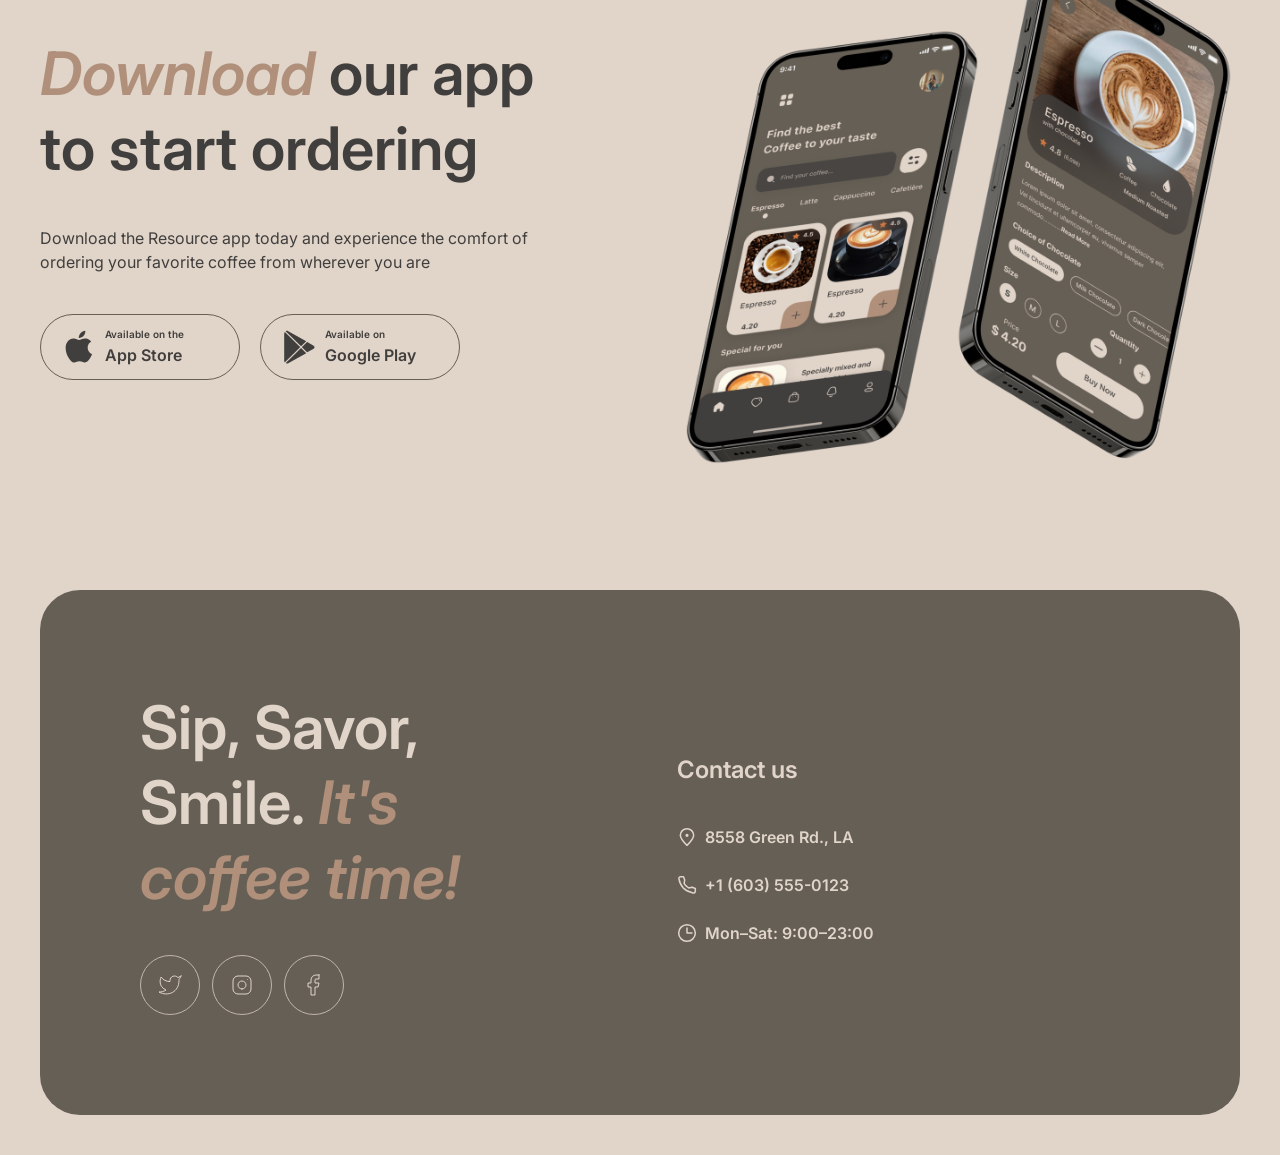
==== commit 2614ff88: "fix: font italic style" ====
--- a/index.html
+++ b/index.html
@@ -22,7 +22,7 @@
   </script>
   <link rel="preconnect" href="https://fonts.googleapis.com">
   <link rel="preconnect" href="https://fonts.gstatic.com" crossorigin>
-  <link href="https://fonts.googleapis.com/css2?family=Inter:ital,wght@0,400;0,600;0,700;1,600&display=swap" rel="stylesheet">
+  <link href="https://fonts.googleapis.com/css2?family=Inter:ital,opsz,wght@0,400;0,600;0,700;1,600&display=swap" rel="stylesheet">
   <link rel="stylesheet" href="css/style.css">
 </head>
 <body>
--- a/css/style.css
+++ b/css/style.css
@@ -12,6 +12,7 @@
   --bg-backdrop: rgba(64, 63, 61, 0.35);
   --border-light: #c1b6ad;
   --border-dark: #665f55;
+  --border-social: #c1b6ad;
 
   --text-dark: #403f3d;
   --text-light: #e1d4c9;
@@ -22,6 +23,13 @@
 
   --dot-track: #c1b6ad;
   --dot-active: #665f55;
+
+  --transition-colors: background-color 0.3s ease, color 0.3s ease, border-color 0.3s ease;
+  --transition-bg: background-color 0.3s ease;
+  --transition-theme: background-color 0.4s ease, color 0.4s ease;
+  --transition-width: width 0.3s ease;
+  --transition-opacity: opacity 0.3s ease;
+  --transition-zoom: transform 0.6s ease;
 
   --color-scheme: light;
 }
@@ -33,6 +41,7 @@
   --bg-backdrop: rgba(20, 17, 15, 0.5);
   --border-light: #c1b6ad;
   --border-dark: #c1b6ad;
+  --border-social: #665f55;
 
   --text-dark: #e1d4c9;
   --text-light: #e1d4c9;
@@ -68,7 +77,7 @@
   color: var(--text-dark);
   background-color: var(--bg-body);
   overflow-x: clip;
-  transition: background-color 0.4s ease, color 0.4s ease;
+  transition: var(--transition-theme);
 }
 
 img {
@@ -139,7 +148,7 @@
 /* ---------- Header ---------- */
 .header {
   background-color: var(--bg-body);
-  transition: background-color 0.4s ease;
+  transition: var(--transition-theme);
 }
 
 .header__inner {
@@ -156,10 +165,6 @@
   align-items: center;
   color: var(--text-dark);
   transition: color 0.3s ease, opacity 0.3s ease;
-}
-
-.logo:hover {
-  color: var(--text-accent);
 }
 
 .logo__img {
@@ -191,7 +196,7 @@
   height: 2px;
   background-color: currentColor;
   transform: translateX(-50%);
-  transition: width 0.3s ease;
+  transition: var(--transition-width);
 }
 
 .nav__link:hover::after {
@@ -223,7 +228,7 @@
   height: 2px;
   background-color: currentColor;
   transform: translateX(-50%);
-  transition: width 0.3s ease;
+  transition: var(--transition-width);
 }
 
 .menu-link:hover::after,
@@ -254,35 +259,29 @@
   width: 36px;
   height: 36px;
   border-radius: 50%;
-  transition: background-color 0.3s ease, color 0.3s ease;
+  transition: var(--transition-colors);
 }
 
 .theme-toggle__option--moon {
-  color: #403f3d;
-}
-
+  color: var(--text-dark);
+}
+
+/* active option: sun in light theme, moon in dark theme */
+[data-theme="light"] .theme-toggle__option--sun,
 [data-theme="dark"] .theme-toggle__option--moon {
-  color: #e1d4c9;
-}
-
-[data-theme="light"] .theme-toggle__option--sun,
-.theme-toggle__option--sun:hover {
-  background-color: #b0907a;
-}
-
-[data-theme="dark"] .theme-toggle__option--moon,
-[data-theme="dark"] .theme-toggle__option--moon:hover {
-  background-color: #665f55;
-  color: #e1d4c9;
-}
-
+  background-color: var(--text-accent);
+  color: var(--text-light);
+}
+
+/* hover on the inactive option */
 [data-theme="light"] .theme-toggle__option--moon:hover {
-  background-color: #665f55;
-  color: #e1d4c9;
+  background-color: var(--border-dark);
+  color: var(--text-light);
 }
 
 [data-theme="dark"] .theme-toggle__option--sun:hover {
-  background-color: #b0907a;
+  background-color: var(--text-accent);
+  color: var(--text-light);
 }
 
 .burger {
@@ -295,7 +294,7 @@
   height: 44px;
   border: 1px solid var(--border-dark);
   border-radius: 50%;
-  transition: background-color 0.3s ease, border-color 0.3s ease;
+  transition: var(--transition-colors);
 }
 
 .burger__line {
@@ -339,7 +338,7 @@
   flex-direction: column;
   gap: 40px;
   max-width: 530px;
-  color: #e1d4c9;
+  color: var(--text-light);
 }
 
 .hero__title {
@@ -349,7 +348,7 @@
 }
 
 .hero__title em {
-  color: #b0907a;
+  color: var(--text-accent);
 }
 
 .hero__text {
@@ -364,18 +363,18 @@
   width: 200px;
   padding: 20px;
   border-radius: 100px;
-  background-color: #e1d4c9;
-  color: #403f3d;
+  background-color: var(--bg-body);
+  color: var(--text-dark);
   font-weight: 600;
   line-height: 1.5;
-  transition: background-color 0.3s ease, color 0.3s ease;
+  transition: var(--transition-colors);
 }
 
 .hero__button-icon {
   position: absolute;
   right: 53px;
   opacity: 0;
-  transition: opacity 0.3s ease;
+  transition: var(--transition-opacity);
 }
 
 .hero__button:hover .hero__button-icon {
@@ -400,7 +399,7 @@
   border: 1px solid var(--border-dark);
   border-radius: 50%;
   color: var(--text-dark);
-  transition: background-color 0.3s ease, color 0.3s ease, border-color 0.3s ease;
+  transition: var(--transition-colors);
 }
 
 .slider__arrow:hover {
@@ -476,7 +475,7 @@
   height: 4px;
   border-radius: 100px;
   background-color: var(--dot-track);
-  transition: background-color 0.3s ease;
+  transition: var(--transition-bg);
 }
 
 .slider__dot--active span {
@@ -503,26 +502,23 @@
 }
 
 .about__item--big {
-  height: 590px;
+  aspect-ratio: 660 / 590;
 }
 
 .about__item--small {
-  height: 430px;
+  aspect-ratio: 660 / 430;
 }
 
 .about__item img {
   width: 100%;
   height: 100%;
   object-fit: cover;
-  transition: transform 0.6s ease;
-}
-
-.about__item--big img {
-  transform: scale(1.12);
-}
-
+  transition: var(--transition-zoom);
+}
+
+.about__item--big img,
 .about__item--small img {
-  transform: scale(1.09);
+  transform: scale(1.10);
 }
 
 .about__item:hover img {
@@ -541,7 +537,7 @@
   flex: 1 1 50%;
 }
 
-.mobile-app__content .section__title {
+                                                                                                                                                                                                                                                                                                                                                                                                                                                                                                                                                                                                                                                                                                                                                                                                                                                                                                                                                                                                            .mobile-app__content .section__title {
   text-align: left;
   margin: 0 0 40px;
 }
@@ -565,7 +561,7 @@
   border: 1px solid var(--border-dark);
   border-radius: 100px;
   color: var(--text-dark);
-  transition: background-color 0.3s ease, color 0.3s ease, border-color 0.3s ease;
+  transition: var(--transition-colors);
 }
 
 .store-button:hover {
@@ -621,7 +617,7 @@
   border-radius: 40px;
   background-color: var(--bg-container-dark);
   color: var(--text-light);
-  transition: background-color 0.4s ease;
+  transition: var(--transition-theme);
 }
 
 .footer__left {
@@ -646,16 +642,16 @@
   justify-content: center;
   width: 60px;
   height: 60px;
-  border: 1px solid var(--border-light);
+  border: 1px solid var(--border-social);
   border-radius: 50%;
   color: var(--text-light);
-  transition: background-color 0.3s ease, color 0.3s ease, border-color 0.3s ease;
+  transition: var(--transition-colors);
 }
 
 .social:hover {
-  background-color: var(--text-light);
-  color: var(--bg-container-dark);
-  border-color: var(--text-light);
+  background-color: var(--bg-body);
+  color: var(--text-dark);
+  border-color: transparent;
 }
 
 .footer__right {
@@ -693,7 +689,7 @@
   width: 0;
   height: 2px;
   background-color: currentColor;
-  transition: width 0.3s ease;
+  transition: var(--transition-width);
 }
 
 a.footer__contact:hover::after {
@@ -723,7 +719,7 @@
   border-radius: 100px;
   font-weight: 600;
   color: var(--text-dark);
-  transition: background-color 0.3s ease, color 0.3s ease, border-color 0.3s ease;
+  transition: var(--transition-colors);
 }
 
 .tab__icon {
@@ -734,7 +730,7 @@
   height: 30px;
   border-radius: 50%;
   background-color: var(--border-light);
-  transition: background-color 0.3s ease;
+  transition: var(--transition-bg);
 }
 
 .tab__icon img {
@@ -796,7 +792,7 @@
   aspect-ratio: 1 / 1;
   object-fit: cover;
   transform: scale(1.05);
-  transition: transform 0.6s ease;
+  transition: var(--transition-zoom);
 }
 
 .card:hover .card__image img {
@@ -834,7 +830,7 @@
   border: 1px solid var(--border-dark);
   border-radius: 50%;
   color: var(--text-dark);
-  transition: background-color 0.3s ease, color 0.3s ease, border-color 0.3s ease;
+  transition: var(--transition-colors);
 }
 
 .menu__more:hover {
@@ -892,7 +888,8 @@
 }
 
 @media (max-width: 768px) {
-  .nav {
+  .nav,
+  .menu-link {
     display: none;
   }
 
@@ -941,10 +938,6 @@
 
   .slider {
     justify-content: center;
-  }
-
-  .about__item--big {
-    height: 420px;
   }
 
   .mobile-app__screens {
@@ -991,24 +984,16 @@
 
   .header__inner {
     gap: 12px;
-  }
-
-  .menu-link span {
-    display: none;
-  }
-
-  .menu-link {
-    padding: 10px;
-    border: 1px solid var(--border-dark);
-    border-radius: 50%;
-  }
-
-  .menu-link::after {
-    display: none;
+    padding-top: 20px;
+    padding-bottom: 20px;
+  }
+
+  .about__item--big img {
+    transform: scale(1.24);
   }
 
   .about__item--big {
-    height: 348px;
+    aspect-ratio: 348 / 590;
   }
 
   .mobile-app__buttons {
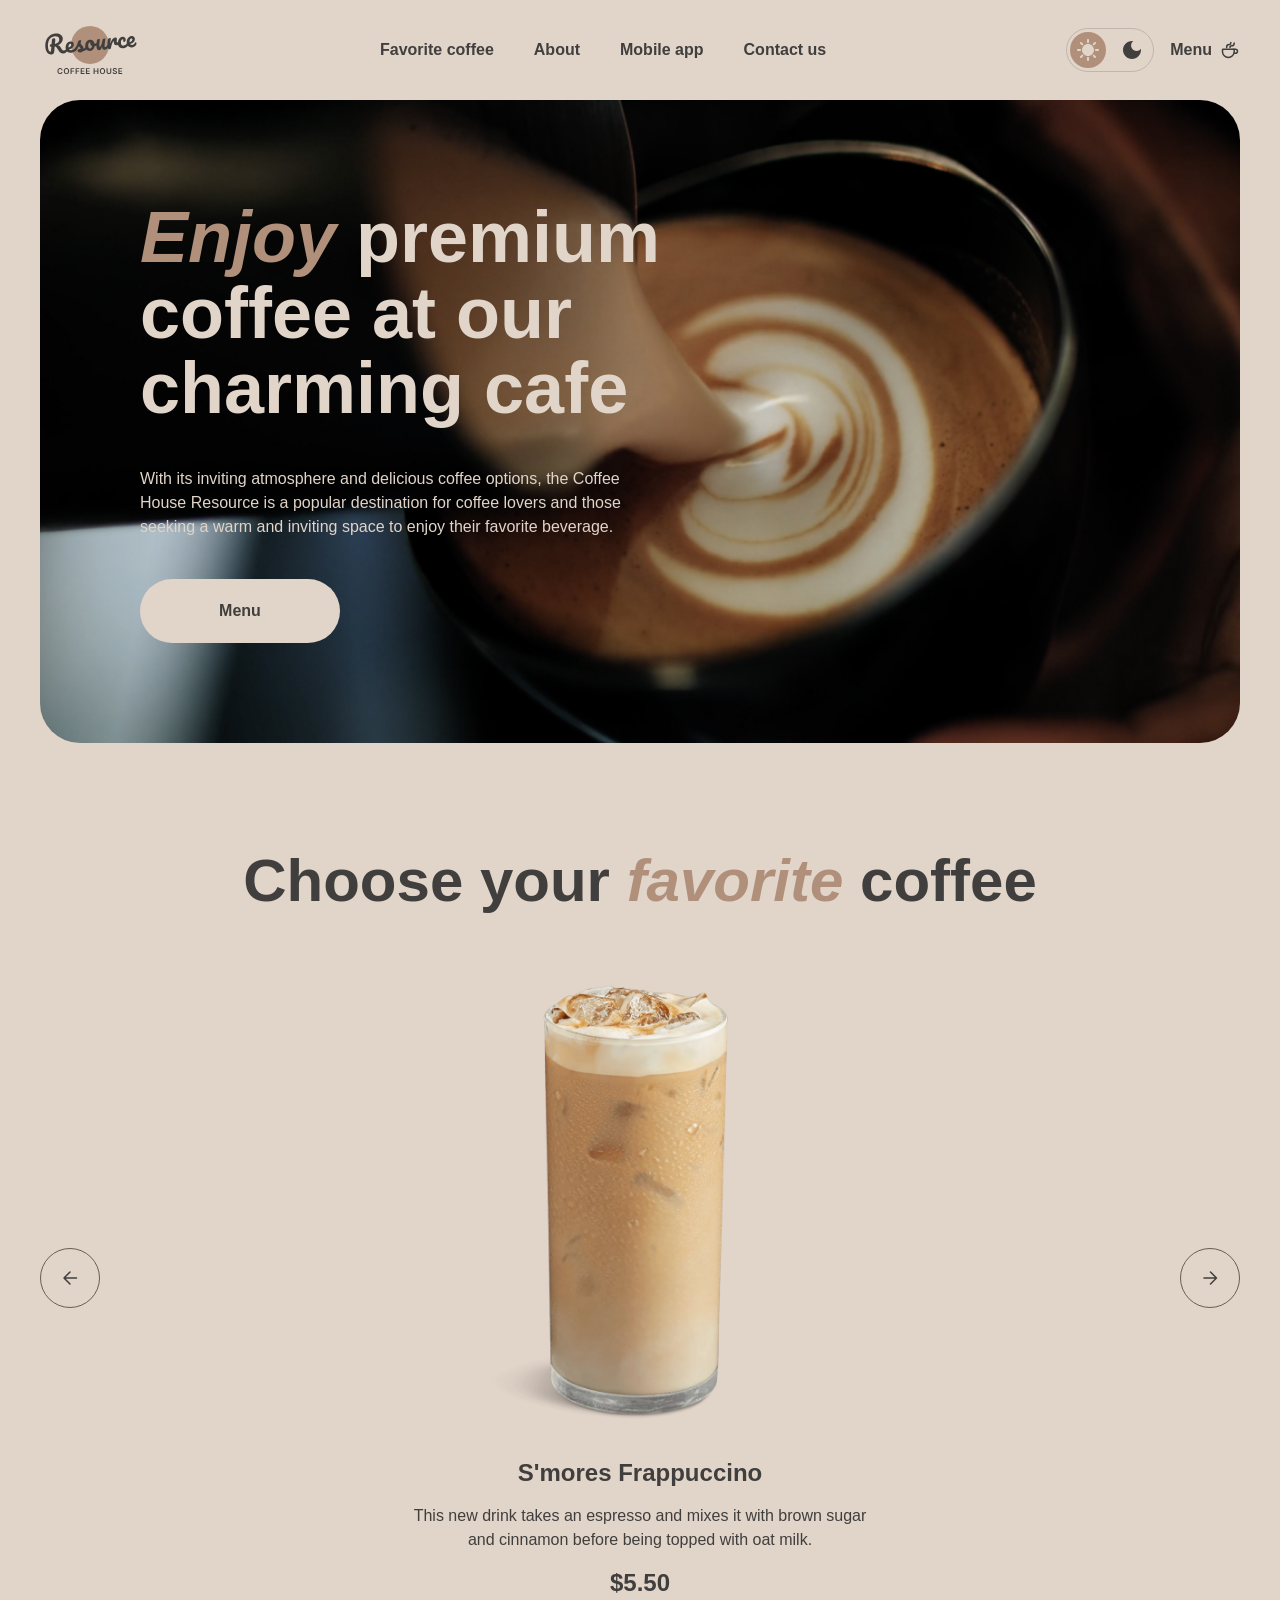
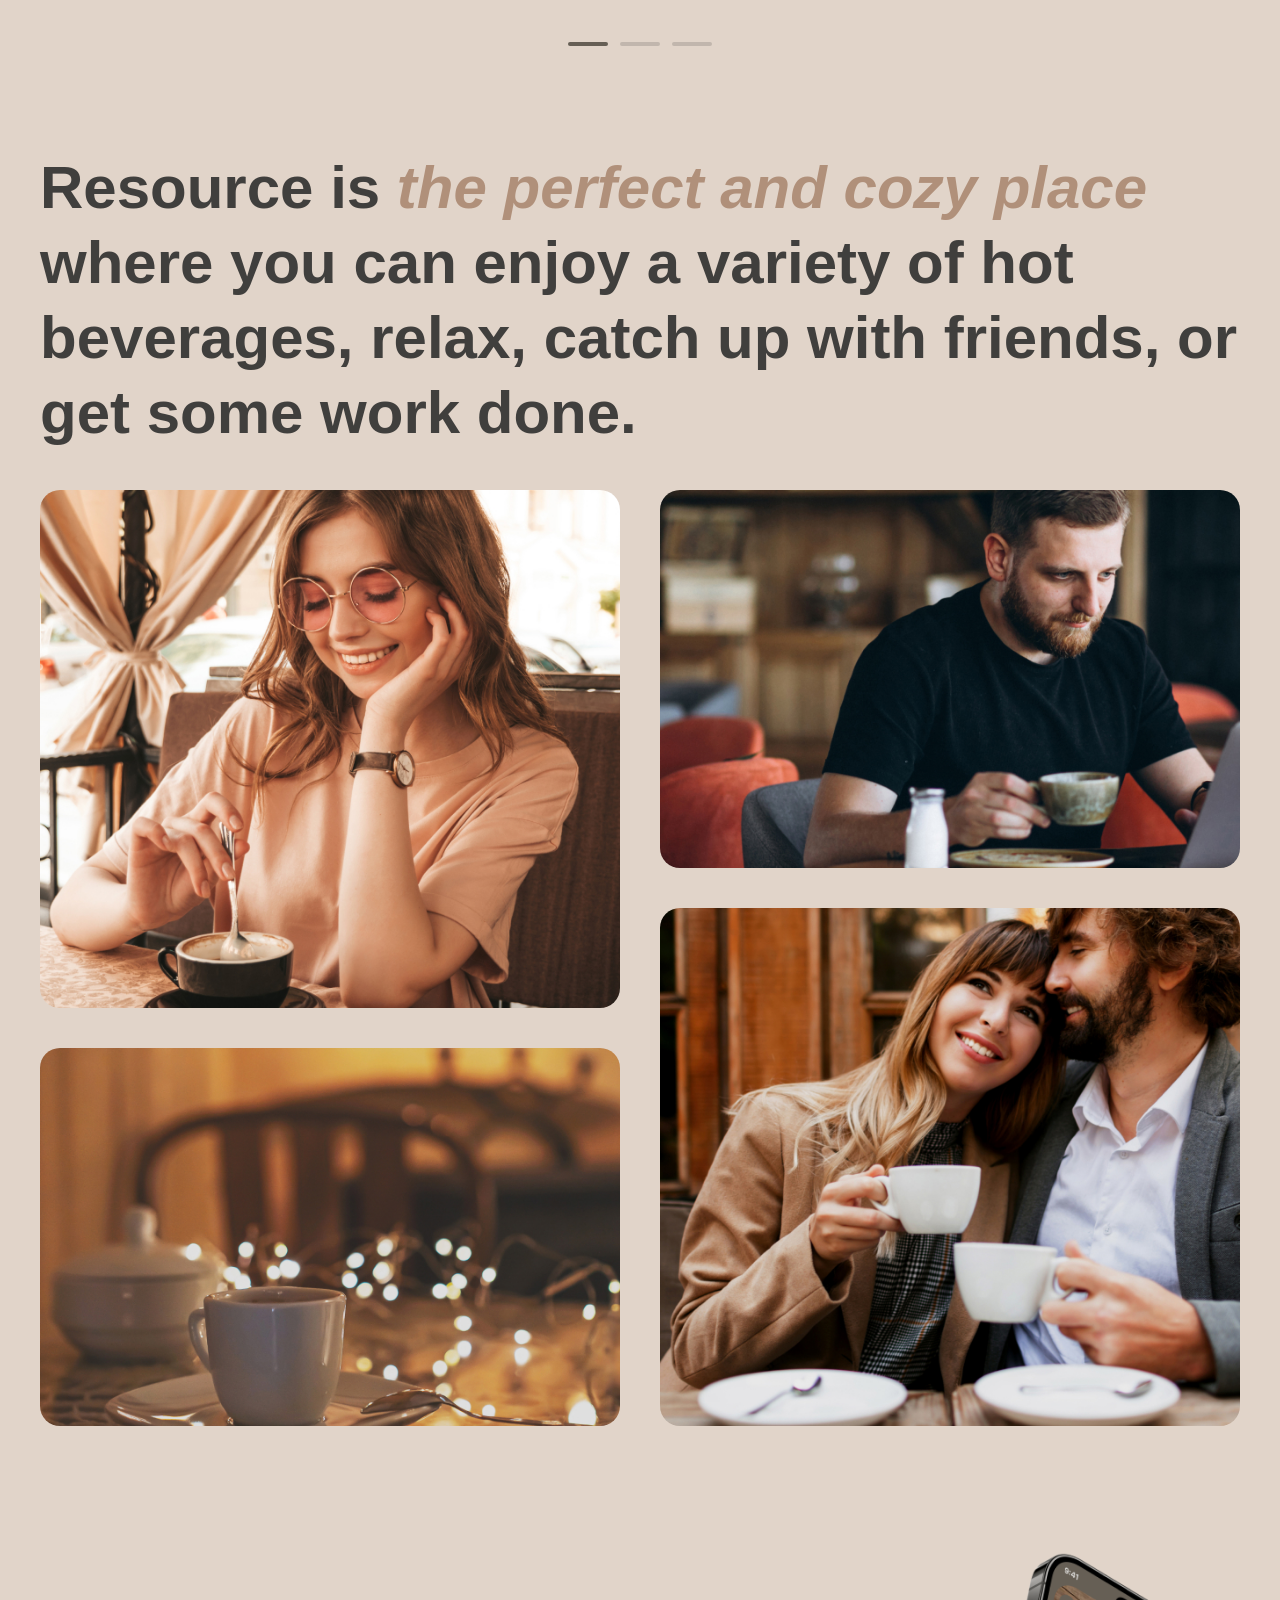
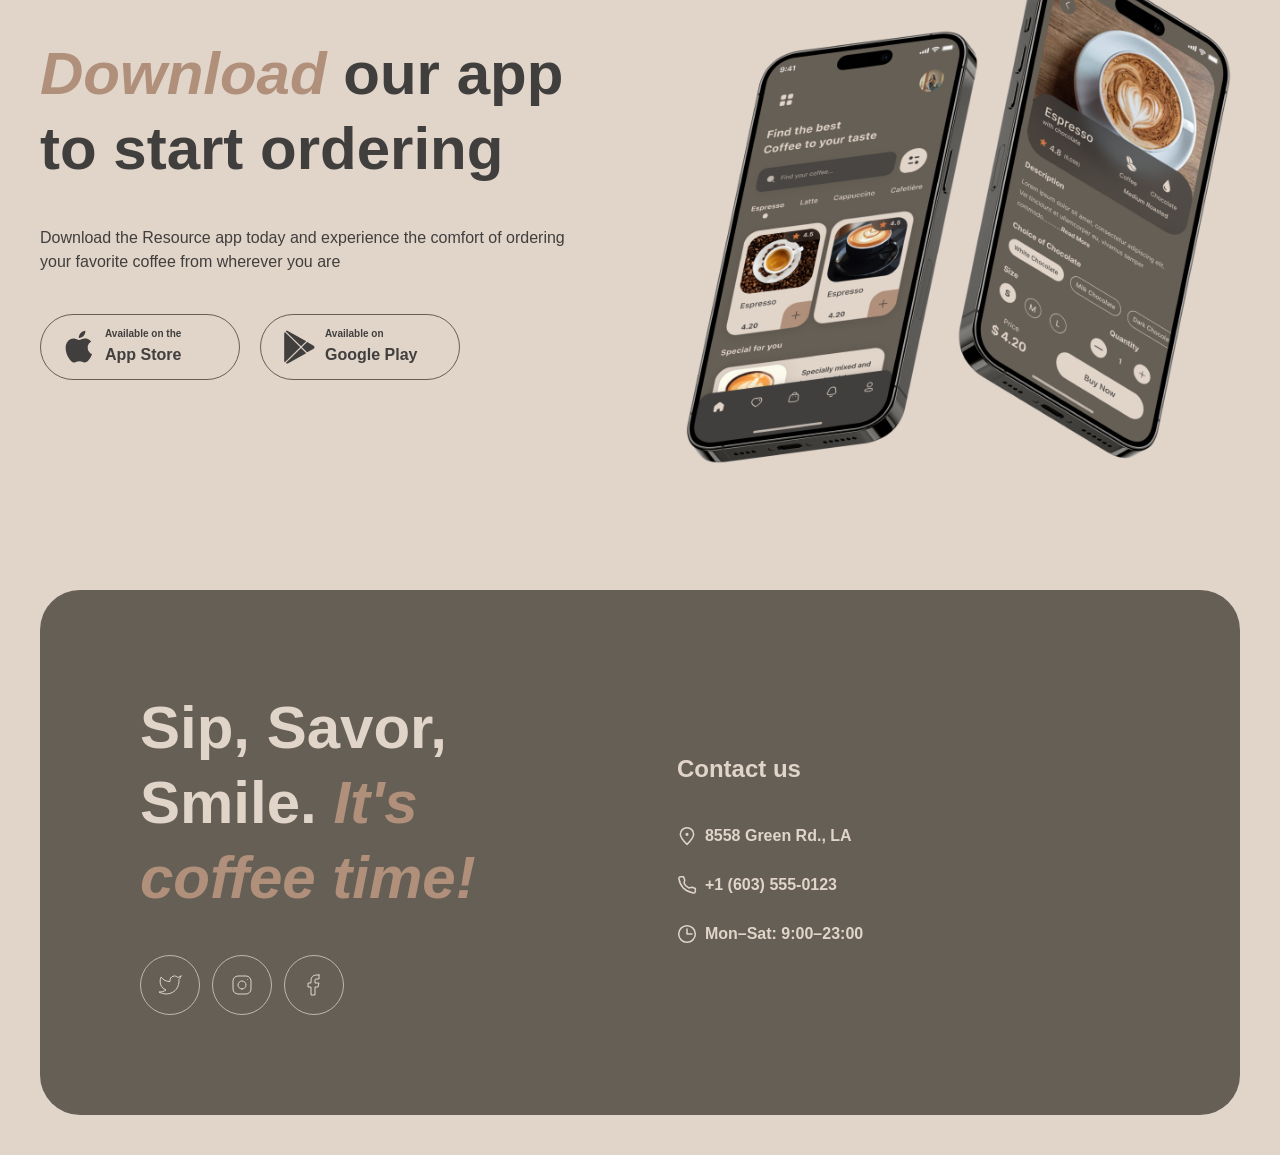
==== commit c3f7df9b: "fix: wrap mobile-app heading before 'to' per mockup" ====
--- a/index.html
+++ b/index.html
@@ -20,9 +20,6 @@
       document.documentElement.dataset.theme = theme;
     })();
   </script>
-  <link rel="preconnect" href="https://fonts.googleapis.com">
-  <link rel="preconnect" href="https://fonts.gstatic.com" crossorigin>
-  <link href="https://fonts.googleapis.com/css2?family=Inter:ital,opsz,wght@0,400;0,600;0,700;1,600&display=swap" rel="stylesheet">
   <link rel="stylesheet" href="css/style.css">
 </head>
 <body>
@@ -175,7 +172,7 @@
     <section class="section mobile-app" id="mobile-app">
       <div class="container mobile-app__inner">
         <div class="mobile-app__content">
-          <h2 class="section__title"><em>Download</em> our app to start ordering</h2>
+          <h2 class="section__title"><em>Download</em> our app<br>to start ordering</h2>
           <p class="mobile-app__text">Download the Resource app today and experience the comfort of ordering your favorite coffee from wherever you are</p>
           <div class="mobile-app__buttons">
             <a class="store-button" href="https://www.apple.com/app-store/" target="_blank" rel="noopener noreferrer">
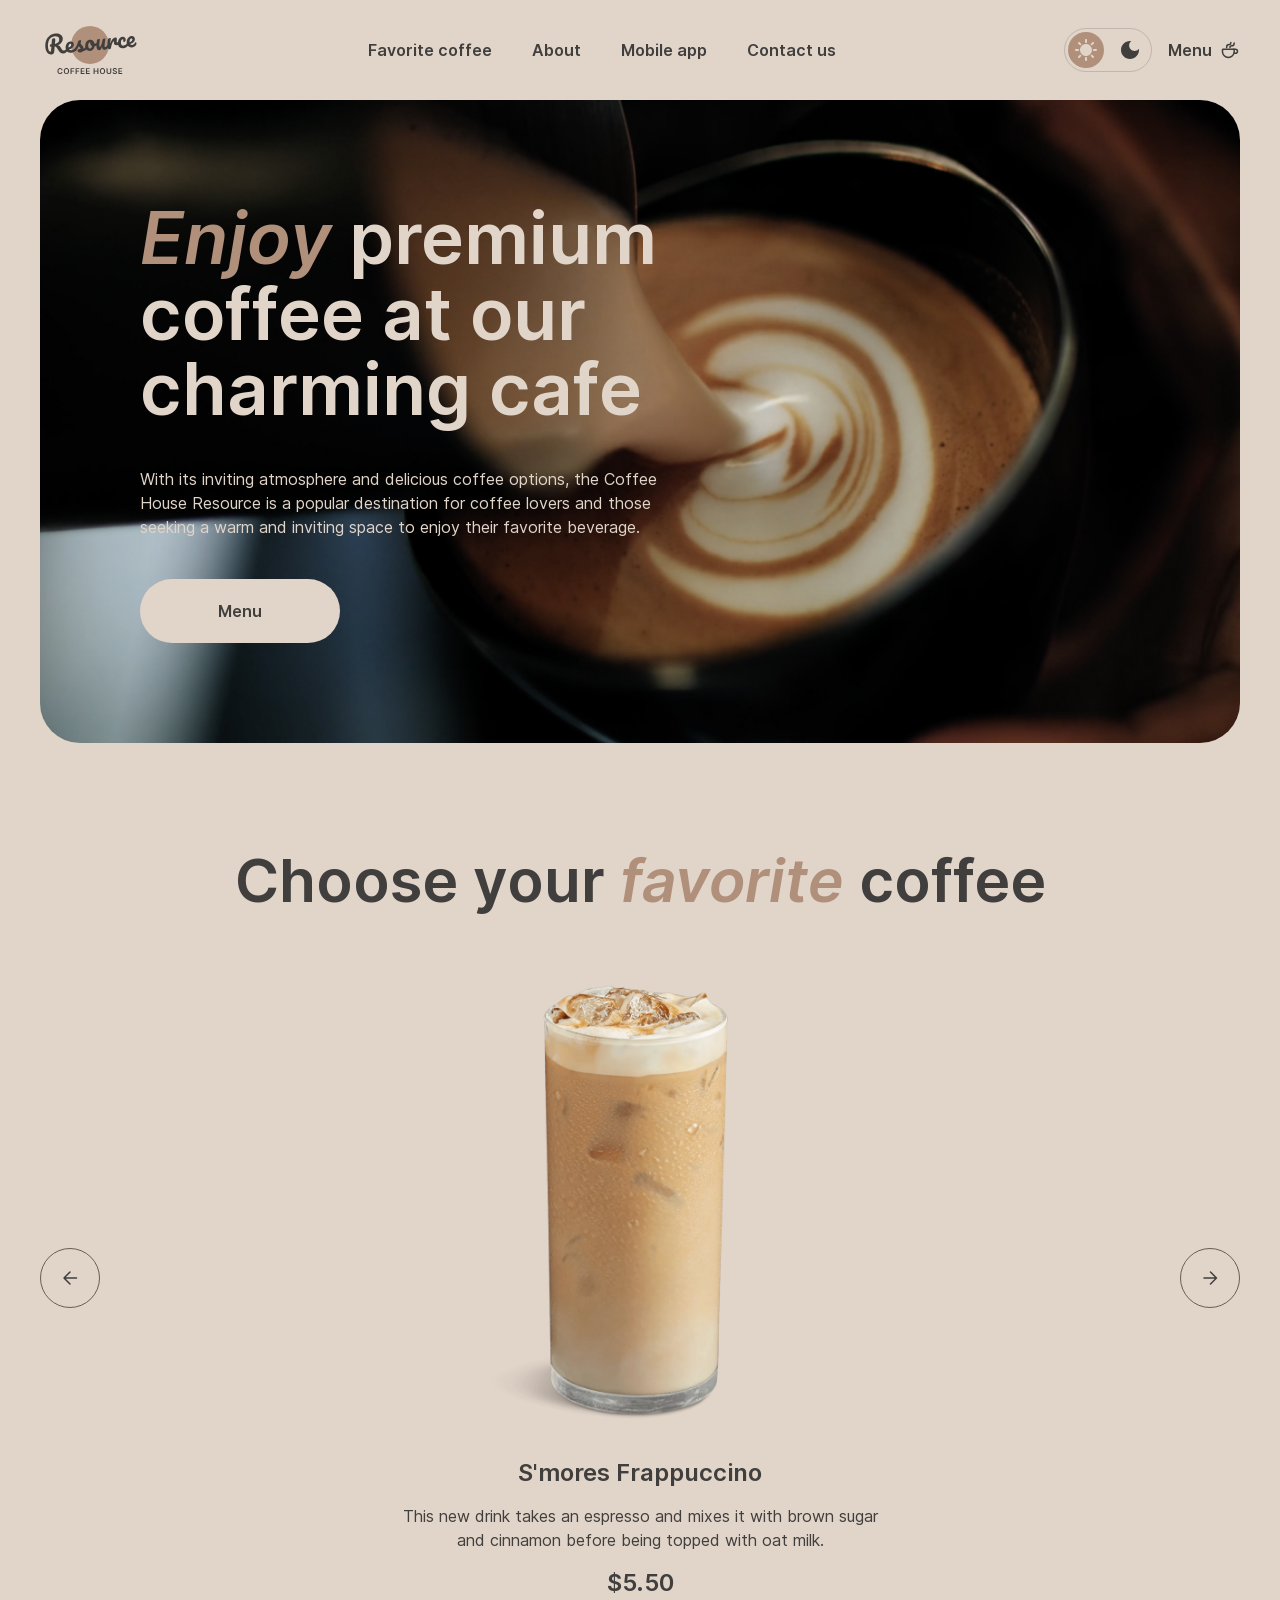
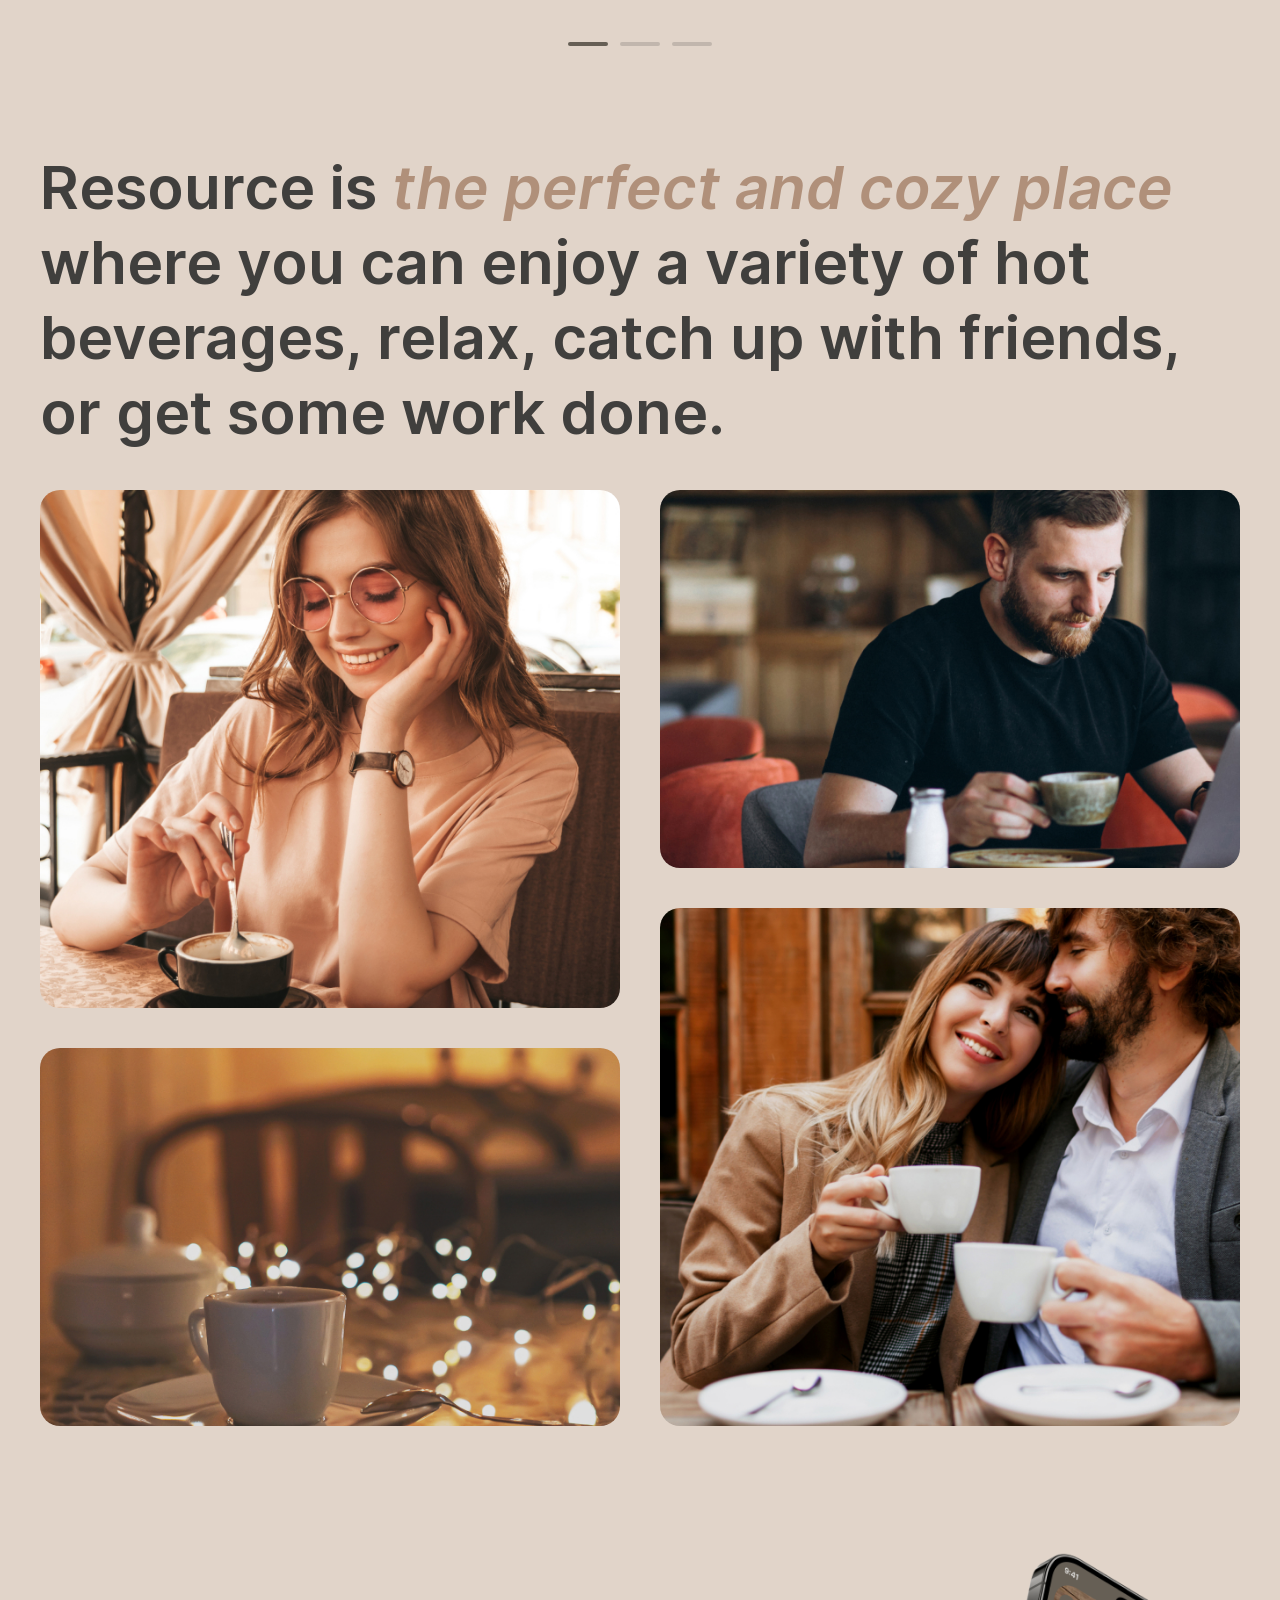
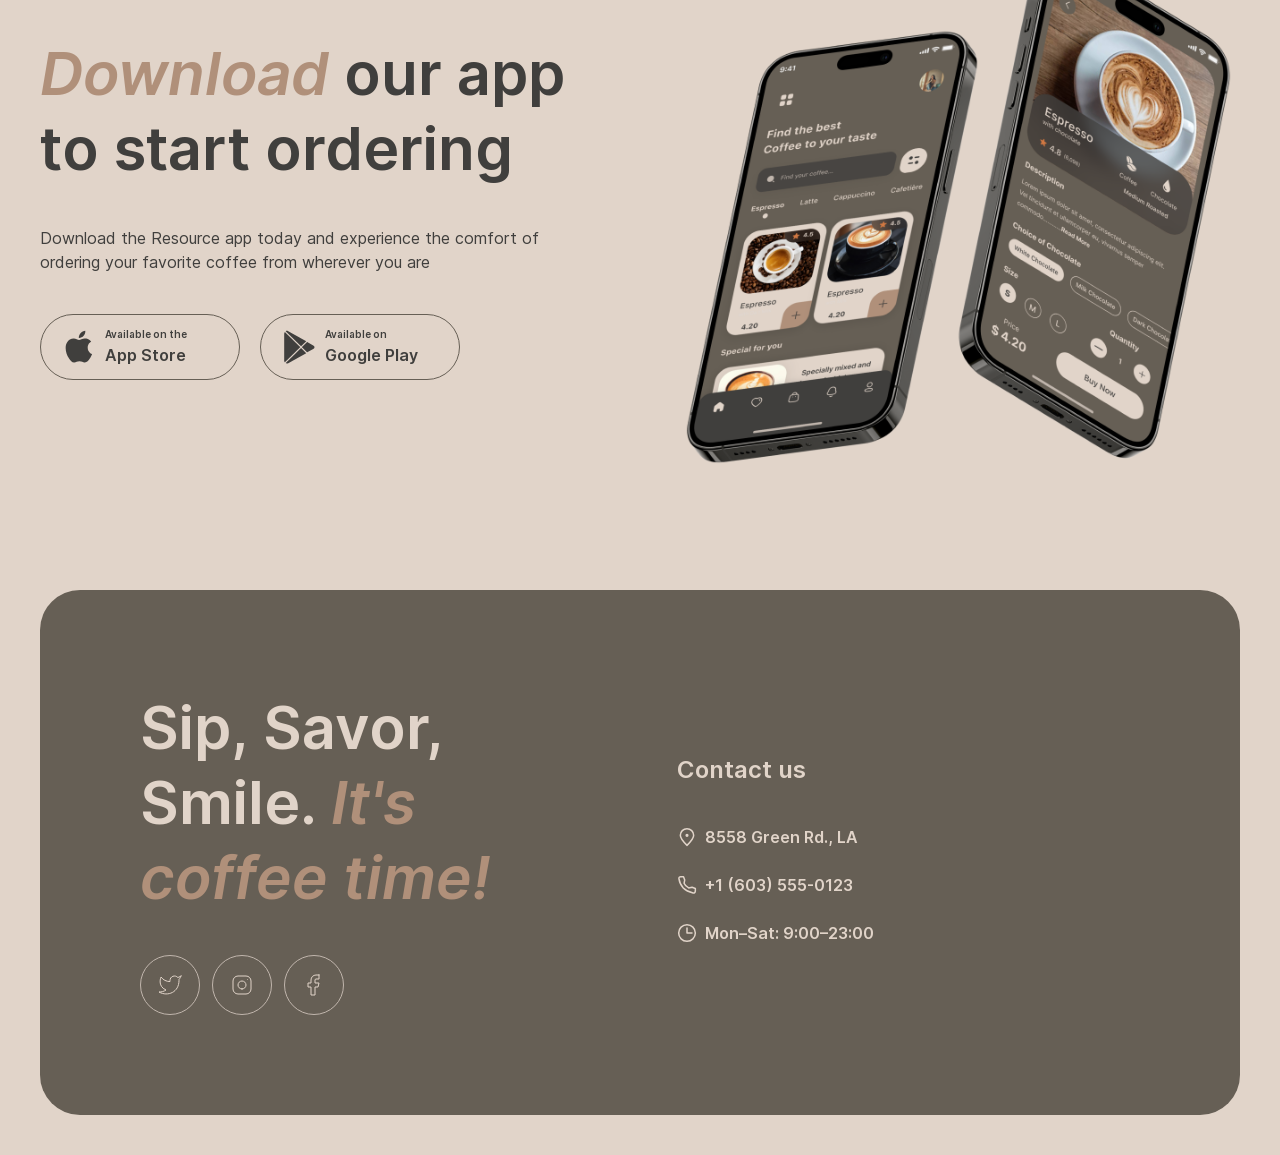
==== commit 67214499: "feat: self-host Inter fonts and drop Google Fonts links" ====
--- a/index.html
+++ b/index.html
@@ -172,7 +172,7 @@
     <section class="section mobile-app" id="mobile-app">
       <div class="container mobile-app__inner">
         <div class="mobile-app__content">
-          <h2 class="section__title"><em>Download</em> our app<br>to start ordering</h2>
+          <h2 class="section__title"><em>Download</em> our app to start ordering</h2>
           <p class="mobile-app__text">Download the Resource app today and experience the comfort of ordering your favorite coffee from wherever you are</p>
           <div class="mobile-app__buttons">
             <a class="store-button" href="https://www.apple.com/app-store/" target="_blank" rel="noopener noreferrer">
--- a/css/style.css
+++ b/css/style.css
@@ -3,6 +3,39 @@
    Sections: variables/themes, base, header, hero, slider,
    about, mobile app, footer, menu page, responsive
    ============================================================ */
+
+/* ---------- Local fonts ---------- */
+@font-face {
+  font-family: "Inter";
+  src: url("../assets/fonts/Inter-Regular.woff2") format("woff2");
+  font-weight: 400;
+  font-style: normal;
+  font-display: swap;
+}
+
+@font-face {
+  font-family: "Inter";
+  src: url("../assets/fonts/Inter-SemiBold.woff2") format("woff2");
+  font-weight: 600;
+  font-style: normal;
+  font-display: swap;
+}
+
+@font-face {
+  font-family: "Inter";
+  src: url("../assets/fonts/Inter-Italic.woff2") format("woff2");
+  font-weight: 400;
+  font-style: italic;
+  font-display: swap;
+}
+
+@font-face {
+  font-family: "Inter";
+  src: url("../assets/fonts/Inter-SemiBoldItalic.woff2") format("woff2");
+  font-weight: 600;
+  font-style: italic;
+  font-display: swap;
+}
 
 /* ---------- Theme variables ---------- */
 :root {
